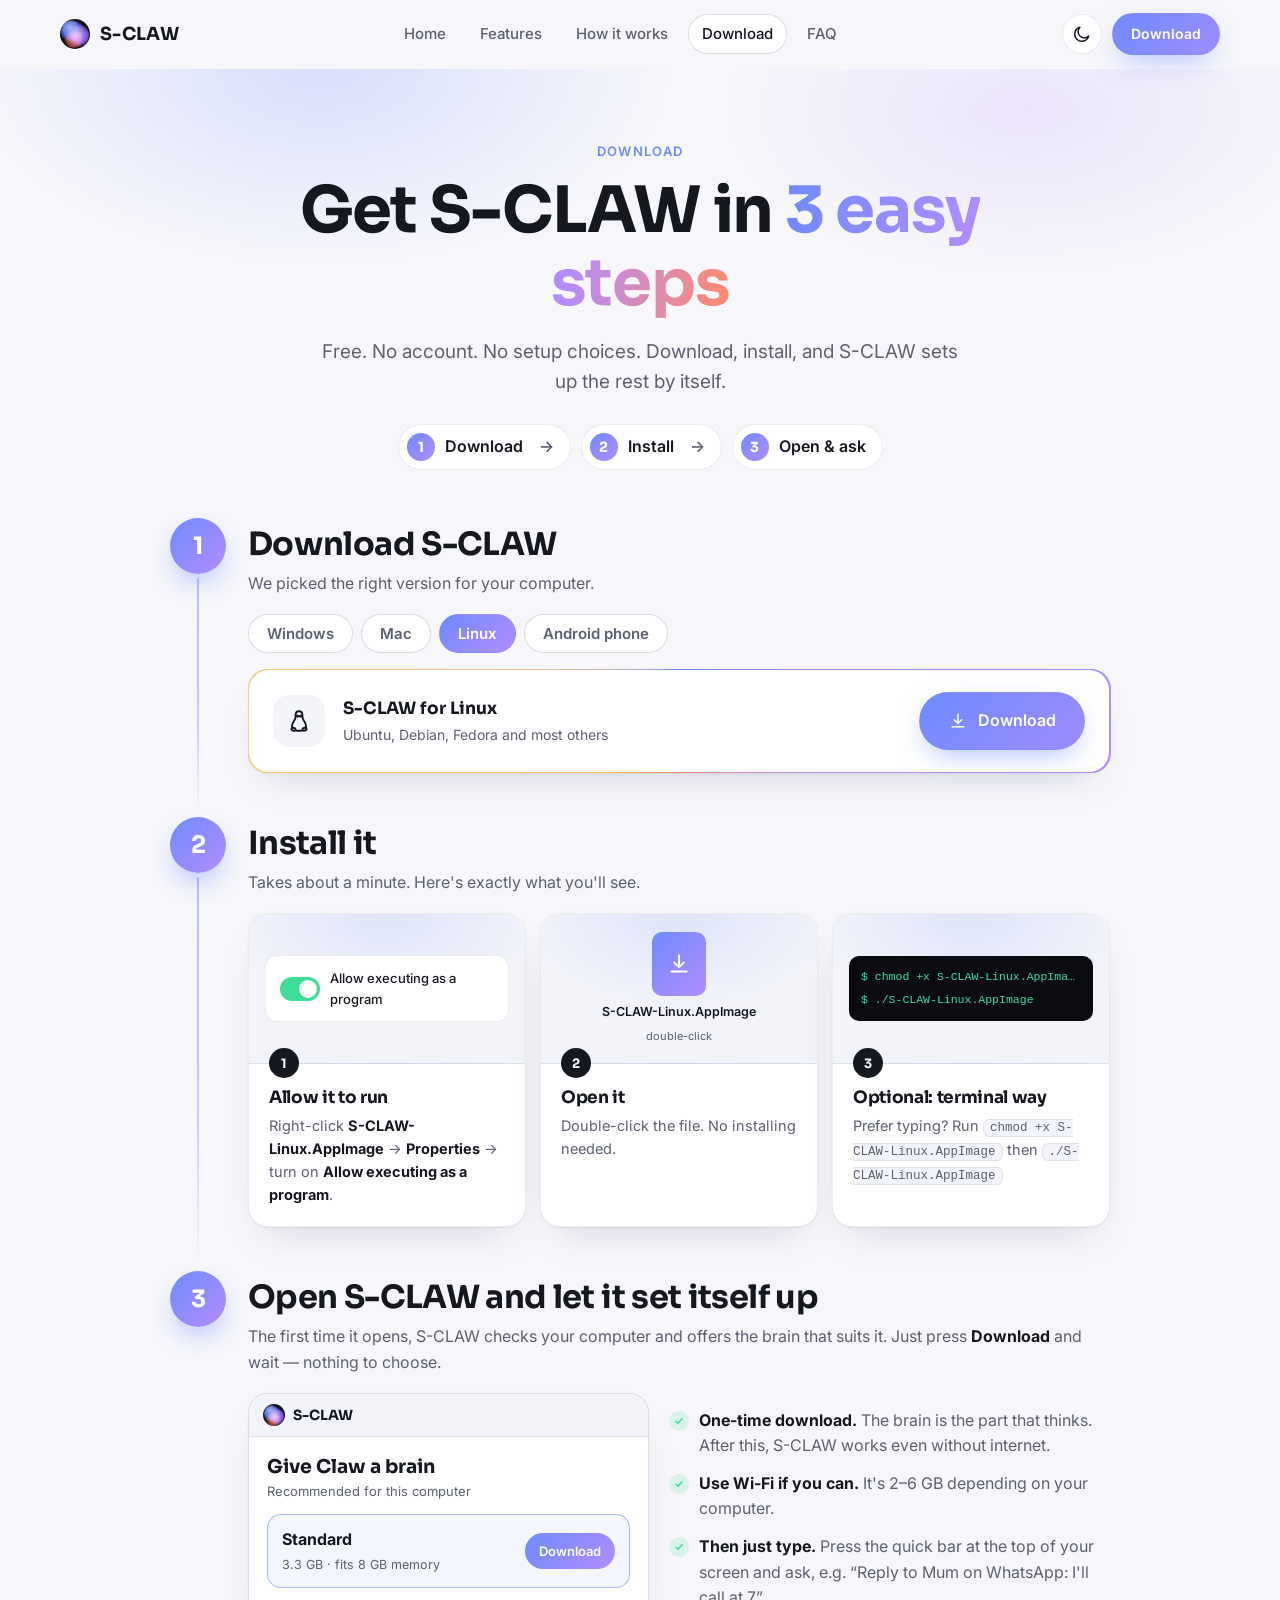
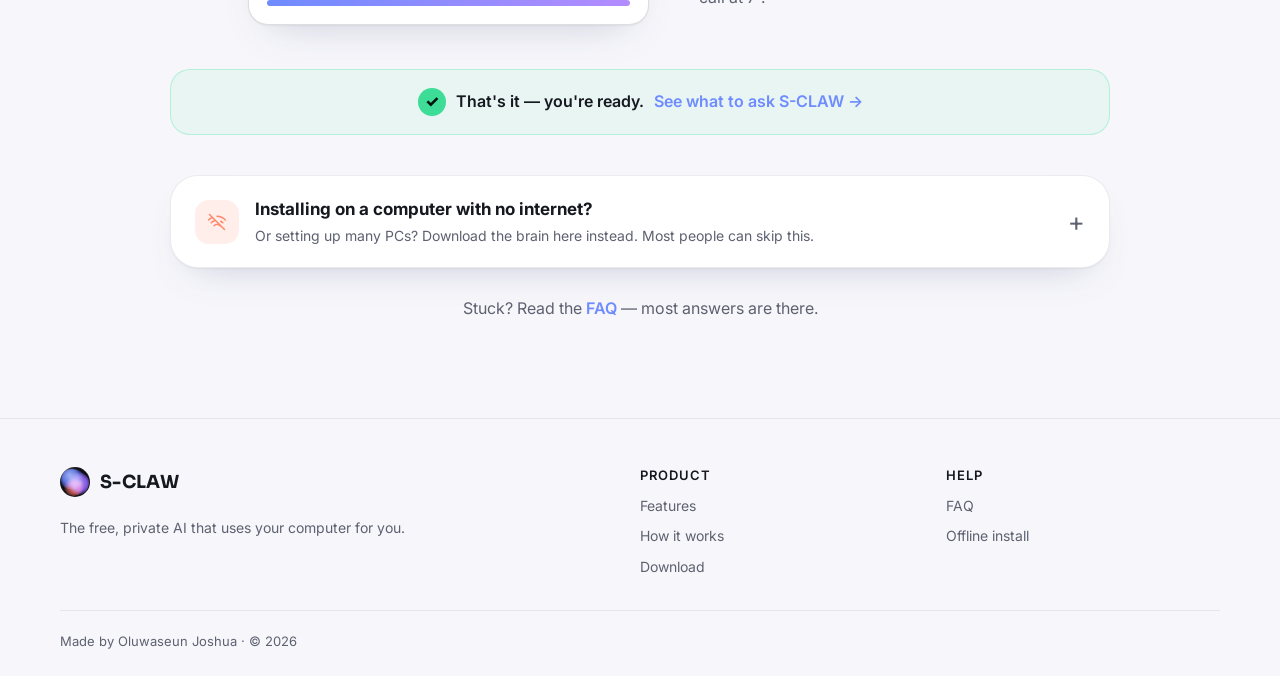
==== download.html @ 790debe4 "Simple 3-step download guide - Download page rebuilt as Get S-CLAW in 3 easy steps:   1 Download (co" ====
<!DOCTYPE html>
<html lang="en" data-theme="dark">
<head>
  <meta charset="utf-8" />
  <meta name="viewport" content="width=device-width, initial-scale=1" />
  <title>Download S-CLAW — Windows, Mac, Linux</title>
  <meta name="description" content="Download S-CLAW for Windows, Mac or Linux. Free, no account, always the latest version." />
  <meta name="theme-color" content="#0b0c10" />
  <meta property="og:title" content="Download S-CLAW — Windows, Mac, Linux" />
  <meta property="og:description" content="Free, private AI agent. Download, install, and just tell it what to do." />
  <meta property="og:image" content="/assets/icon-512.png" />
  <link rel="icon" href="/assets/favicon.svg" type="image/svg+xml" />
  <link rel="apple-touch-icon" href="/assets/icon-512.png" />
  <link rel="preconnect" href="https://fonts.googleapis.com" />
  <link rel="preconnect" href="https://fonts.gstatic.com" crossorigin />
  <link href="https://fonts.googleapis.com/css2?family=Sora:wght@500;600;700&family=Inter:wght@400;500;600&display=swap" rel="stylesheet" />
  <link rel="stylesheet" href="/styles.css" />
  <script>
    try { var t = localStorage.getItem("sclaw-theme"); if (t) document.documentElement.dataset.theme = t;
      else if (matchMedia("(prefers-color-scheme: light)").matches) document.documentElement.dataset.theme = "light"; } catch (e) {}
  </script>
</head>
<body>
  <a class="skip" href="#main">Skip to content</a>

  <header class="nav" id="nav">
    <div class="wrap nav-inner">
      <a class="brand" href="/" aria-label="S-CLAW home">
        <span class="orb orb-sm" aria-hidden="true"><i></i><i></i><i></i></span>
        <span class="brand-name">S-CLAW</span>
      </a>
      <nav class="nav-links" aria-label="Main">
        <a href="/">Home</a>
        <a href="/features">Features</a>
        <a href="/how-it-works">How it works</a>
        <a href="/download" aria-current="page">Download</a>
        <a href="/faq">FAQ</a>
      </nav>
      <div class="nav-actions">
        <button class="icon-btn" id="themeBtn" type="button" aria-label="Switch to light mode" title="Switch theme">
          <svg class="i-sun" viewBox="0 0 24 24" aria-hidden="true"><circle cx="12" cy="12" r="4.5"/><path d="M12 2v2.5M12 19.5V22M2 12h2.5M19.5 12H22M4.9 4.9l1.8 1.8M17.3 17.3l1.8 1.8M4.9 19.1l1.8-1.8M17.3 6.7l1.8-1.8"/></svg>
          <svg class="i-moon" viewBox="0 0 24 24" aria-hidden="true"><path d="M20 14.5A8.5 8.5 0 1 1 9.5 4a7 7 0 0 0 10.5 10.5z"/></svg>
        </button>
        <a class="btn btn-primary btn-sm" href="/download">Download</a>
        <button class="icon-btn menu-btn" id="menuBtn" type="button" aria-label="Open menu" aria-expanded="false" aria-controls="mobileMenu">
          <svg viewBox="0 0 24 24" aria-hidden="true"><path d="M4 7h16M4 12h16M4 17h16"/></svg>
        </button>
      </div>
    </div>
    <nav class="mobile-menu" id="mobileMenu" aria-label="Mobile">
        <a href="/">Home</a>
        <a href="/features">Features</a>
        <a href="/how-it-works">How it works</a>
        <a href="/download" aria-current="page">Download</a>
        <a href="/faq">FAQ</a>
    </nav>
  </header>

  <main id="main">
    <section class="page-hero dl-hero">
      <div class="page-glow" aria-hidden="true"></div>
      <div class="wrap">
        <p class="eyebrow">Download</p>
        <h1>Get S-CLAW in <span class="grad">3 easy steps</span></h1>
        <p class="lead">Free. No account. No setup choices. Download, install, and S-CLAW sets up the rest by itself.</p>
        <ol class="mini-steps" aria-label="The three steps">
          <li><span>1</span>Download</li>
          <li><span>2</span>Install</li>
          <li><span>3</span>Open &amp; ask</li>
        </ol>
      </div>
    </section>

    <section class="section first">
      <div class="wrap guide">

        <!-- STEP 1 -->
        <article class="g-step" id="step1">
          <div class="g-num" aria-hidden="true">1</div>
          <div class="g-body">
            <h2>Download S-CLAW</h2>
            <p class="g-sub" id="osLine">We picked the right version for your computer.</p>
            <div class="os-pick" role="radiogroup" aria-label="Your computer" id="osPick">
              <button type="button" role="radio" data-os="windows">Windows</button>
              <button type="button" role="radio" data-os="mac">Mac</button>
              <button type="button" role="radio" data-os="linux">Linux</button>
              <button type="button" role="radio" data-os="android">Android phone</button>
            </div>
            <div id="dlBox" class="dl-box" aria-live="polite"><!-- filled by app.js --></div>
          </div>
        </article>

        <!-- STEP 2 -->
        <article class="g-step" id="step2">
          <div class="g-num" aria-hidden="true">2</div>
          <div class="g-body">
            <h2>Install it</h2>
            <p class="g-sub">Takes about a minute. Here's exactly what you'll see.</p>
            <ol class="install-cards" id="installCards"><!-- filled by app.js --></ol>
          </div>
        </article>

        <!-- STEP 3 -->
        <article class="g-step" id="step3">
          <div class="g-num" aria-hidden="true">3</div>
          <div class="g-body">
            <h2>Open S-CLAW and let it set itself up</h2>
            <p class="g-sub">The first time it opens, S-CLAW checks your computer and offers the brain that suits it. Just press <b>Download</b> and wait — nothing to choose.</p>
            <div class="setup-demo">
              <div class="mock-app" aria-hidden="true">
                <div class="mock-bar"><span class="orb orb-xs"><i></i><i></i><i></i></span> S-CLAW</div>
                <div class="mock-body">
                  <p class="mock-title">Give Claw a brain</p>
                  <p class="mock-text">Recommended for this computer</p>
                  <div class="mock-brain"><b>Standard</b><span>3.3 GB · fits 8 GB memory</span><span class="mock-btn">Download</span></div>
                  <div class="mock-progress"><i></i></div>
                </div>
              </div>
              <ul class="setup-points">
                <li><b>One-time download.</b> The brain is the part that thinks. After this, S-CLAW works even without internet.</li>
                <li><b>Use Wi-Fi if you can.</b> It's 2–6 GB depending on your computer.</li>
                <li><b>Then just type.</b> Press the quick bar at the top of your screen and ask, e.g. “Reply to Mum on WhatsApp: I'll call at 7”.</li>
              </ul>
            </div>
          </div>
        </article>

        <p class="done-line"><span class="done-tick" aria-hidden="true">✓</span> That's it — you're ready. <a href="/how-it-works">See what to ask S-CLAW →</a></p>

        <!-- OFFLINE / MANY PCS -->
        <details class="offline" id="brains">
          <summary>
            <span class="off-ico" aria-hidden="true"><svg viewBox="0 0 24 24"><path d="M3 3l18 18M8.5 16.5a5 5 0 0 1 7 0M5 13a10 10 0 0 1 4-2.4M19 13a10 10 0 0 0-2.6-1.9M2 9.5a15 15 0 0 1 5-3M22 9.5A15 15 0 0 0 12 5"/></svg></span>
            <span><b>Installing on a computer with no internet?</b><small>Or setting up many PCs? Download the brain here instead. Most people can skip this.</small></span>
          </summary>
          <div class="off-body">
            <p class="off-q">How much memory (RAM) does that computer have?</p>
            <div class="ram-pick" role="radiogroup" aria-label="Computer memory" id="ramPick"><!-- filled by app.js --></div>
            <details class="ram-help">
              <summary>How do I check my memory?</summary>
              <ul>
                <li><b>Windows:</b> press <kbd>Ctrl</kbd> + <kbd>Shift</kbd> + <kbd>Esc</kbd> → <b>Performance</b> → <b>Memory</b>. Or Settings → System → About → “Installed RAM”.</li>
                <li><b>Mac:</b> Apple menu → <b>About This Mac</b> → “Memory”.</li>
                <li><b>Linux:</b> run <code>free -h</code> and look at “Mem total”.</li>
              </ul>
            </details>
            <div id="brainBox" class="brain-box" aria-live="polite"><!-- filled by app.js --></div>
          </div>
        </details>

        <p class="help-line">Stuck? Read the <a href="/faq">FAQ</a> — most answers are there.</p>
      </div>
    </section>
  </main>

  <footer class="foot">
    <div class="wrap foot-grid">
      <div>
        <a class="brand" href="/">
          <span class="orb orb-sm" aria-hidden="true"><i></i><i></i><i></i></span>
          <span class="brand-name">S-CLAW</span>
        </a>
        <p class="foot-tag">The free, private AI that uses your computer for you.</p>
      </div>
      <nav aria-label="Product">
        <h4>Product</h4>
        <a href="/features">Features</a>
        <a href="/how-it-works">How it works</a>
        <a href="/download">Download</a>
      </nav>
      <nav aria-label="Help">
        <h4>Help</h4>
        <a href="/faq">FAQ</a>
        <a href="/download#brains">Offline install</a>
      </nav>
    </div>
    <div class="wrap foot-bottom">
      <p>Made by Oluwaseun Joshua · © <span id="year">2026</span></p>
    </div>
  </footer>

  <script src="/downloads.js"></script>
  <script src="/app.js"></script>
</body>
</html>
---- styles.css ----
/* ---------- tokens ---------- */
:root {
  --blue: #6e8bff;
  --violet: #b38cff;
  --peach: #ff8a6b;
  --gold: #ffd27a;
  --r-sm: 12px;
  --r: 20px;
  --r-lg: 28px;
  --ease: cubic-bezier(.2, .7, .2, 1);
  --font: "Inter", system-ui, -apple-system, "Segoe UI", Roboto, sans-serif;
  --display: "Sora", var(--font);
}
[data-theme="dark"] {
  --bg: #0b0c10;
  --bg-2: #111318;
  --surface: #15171d;
  --surface-2: #1b1e26;
  --line: rgba(255, 255, 255, .08);
  --line-2: rgba(255, 255, 255, .14);
  --text: #ededf0;
  --muted: #a6a7ae;
  --shadow: 0 1px 0 rgba(255, 255, 255, .04) inset, 0 20px 50px -24px rgba(0, 0, 0, .7);
  color-scheme: dark;
}
[data-theme="light"] {
  --bg: #f7f7fb;
  --bg-2: #eef0f7;
  --surface: #ffffff;
  --surface-2: #f3f4fa;
  --line: rgba(20, 24, 40, .08);
  --line-2: rgba(20, 24, 40, .14);
  --text: #16181f;
  --muted: #5d6170;
  --shadow: 0 1px 2px rgba(20, 24, 40, .05), 0 18px 40px -22px rgba(40, 50, 100, .25);
  color-scheme: light;
}

/* ---------- base ---------- */
*, *::before, *::after { box-sizing: border-box; }
html { scroll-behavior: smooth; scroll-padding-top: 84px; }
body {
  margin: 0; background: var(--bg); color: var(--text);
  font: 400 16px/1.6 var(--font); -webkit-font-smoothing: antialiased;
  transition: background .3s var(--ease), color .3s var(--ease);
  overflow-x: hidden;
}
h1, h2, h3 { font-family: var(--display); line-height: 1.15; margin: 0; letter-spacing: -.02em; }
p { margin: 0; }
a { color: inherit; text-decoration: none; }
svg { width: 20px; height: 20px; fill: none; stroke: currentColor; stroke-width: 1.8; stroke-linecap: round; stroke-linejoin: round; flex: none; }
:focus-visible { outline: 2px solid var(--blue); outline-offset: 3px; border-radius: 10px; }
.skip { position: absolute; left: -999px; top: 8px; z-index: 100; background: var(--blue); color: #fff; padding: 8px 14px; border-radius: 10px; }
.skip:focus { left: 12px; }
.wrap { width: min(1160px, 100% - 40px); margin-inline: auto; }
.narrow { width: min(760px, 100% - 40px); }

/* ---------- animated orb logo ---------- */
.orb { position: relative; display: inline-grid; place-items: center; border-radius: 50%; isolation: isolate; flex: none; }
.orb i {
  position: absolute; inset: 8%; border-radius: 46% 54% 50% 50% / 52% 46% 54% 48%;
  mix-blend-mode: screen; filter: blur(var(--blur, 3px)); opacity: .95;
  animation: orb-spin 7s linear infinite, orb-morph 5s ease-in-out infinite alternate;
}
.orb { background: radial-gradient(circle at 50% 50%, #1a1d2b, #0b0c12 70%); box-shadow: 0 0 0 1px rgba(255,255,255,.06) inset; }
.orb i:nth-child(1) { inset: 6% 18% 22% 4%; background: radial-gradient(circle at 40% 40%, var(--blue) 0, #4a63e0 40%, transparent 70%); }
.orb i:nth-child(2) { inset: 16% 4% 6% 22%; background: radial-gradient(circle at 60% 50%, var(--violet) 0, #7b4fe0 40%, transparent 70%); animation-duration: 9s, 6s; animation-direction: reverse, alternate; }
.orb i:nth-child(3) { inset: 30% 20% 4% 14%; background: radial-gradient(circle at 50% 60%, var(--peach) 0, #e0563a 35%, transparent 68%); animation-duration: 11s, 7s; opacity: .75; }
.orb::after { content: ""; position: absolute; inset: 0; border-radius: 50%; background: radial-gradient(circle at 32% 26%, rgba(255,255,255,.35), transparent 32%); z-index: 2; }
.orb-xs { width: 22px; height: 22px; --blur: 1.5px; }
.orb-sm { width: 30px; height: 30px; --blur: 2px; }
.orb-md { width: 76px; height: 76px; --blur: 5px; }
.orb-xl { width: clamp(220px, 30vw, 320px); height: clamp(220px, 30vw, 320px); --blur: 10px; }
.orb-xl b { position: absolute; inset: -18%; border-radius: 50%; background: radial-gradient(circle, rgba(110,139,255,.35), transparent 65%); z-index: -1; animation: breathe 4s ease-in-out infinite; }
@keyframes orb-spin { to { transform: rotate(360deg); } }
@keyframes orb-morph {
  0% { border-radius: 46% 54% 50% 50% / 52% 46% 54% 48%; scale: 1; }
  50% { border-radius: 58% 42% 44% 56% / 44% 58% 42% 56%; scale: 1.06; }
  100% { border-radius: 40% 60% 56% 44% / 58% 40% 60% 42%; scale: .96; }
}
@keyframes breathe { 50% { transform: scale(1.12); opacity: .7; } }

/* ---------- buttons ---------- */
.btn { display: inline-flex; align-items: center; justify-content: center; gap: 10px; border-radius: 999px; font-weight: 600; border: 1px solid transparent; cursor: pointer; transition: transform .2s var(--ease), box-shadow .2s var(--ease), background .2s var(--ease); white-space: nowrap; }
.btn:active { transform: scale(.98); }
.btn-sm { padding: 9px 18px; font-size: 14px; }
.btn-lg { padding: 15px 26px; font-size: 16px; }
.btn-primary { background: linear-gradient(135deg, var(--blue), var(--violet)); color: #fff; box-shadow: 0 10px 30px -10px rgba(110, 139, 255, .7); }
.btn-primary:hover { transform: translateY(-2px); box-shadow: 0 16px 36px -12px rgba(110, 139, 255, .85); }
.btn-ghost { background: var(--surface); border-color: var(--line-2); color: var(--text); }
.btn-ghost:hover { background: var(--surface-2); }
.icon-btn { width: 40px; height: 40px; border-radius: 50%; display: grid; place-items: center; background: var(--surface); border: 1px solid var(--line); color: var(--text); cursor: pointer; transition: background .2s; }
.icon-btn:hover { background: var(--surface-2); }
[data-theme="dark"] .i-moon, [data-theme="light"] .i-sun { display: none; }

/* ---------- nav ---------- */
.nav { position: sticky; top: 0; z-index: 50; transition: background .3s, border-color .3s; border-bottom: 1px solid transparent; }
.nav.scrolled { background: color-mix(in srgb, var(--bg) 82%, transparent); backdrop-filter: blur(14px); -webkit-backdrop-filter: blur(14px); border-color: var(--line); }
.nav-inner { display: flex; align-items: center; justify-content: space-between; height: 68px; gap: 20px; }
.brand { display: inline-flex; align-items: center; gap: 10px; }
.brand-name { font-family: var(--display); font-weight: 700; font-size: 18px; letter-spacing: .02em; }
.nav-links { display: flex; gap: 6px; }
.nav-links a { padding: 8px 14px; border-radius: 999px; color: var(--muted); font-size: 15px; font-weight: 500; transition: color .2s, background .2s; }
.nav-links a:hover { color: var(--text); background: var(--surface); }
.nav-actions { display: flex; align-items: center; gap: 10px; }
.menu-btn { display: none; }
.mobile-menu { display: none; }

/* ---------- hero ---------- */
.hero { position: relative; padding: 44px 0 40px; overflow: hidden; }
.glow { position: absolute; inset: -20% -10% auto; height: 700px; background:
  radial-gradient(40% 50% at 70% 35%, rgba(110,139,255,.22), transparent 70%),
  radial-gradient(30% 40% at 85% 60%, rgba(179,140,255,.18), transparent 70%); pointer-events: none; }
.pill { display: inline-flex; align-items: center; gap: 8px; padding: 7px 14px; border-radius: 999px; background: var(--surface); border: 1px solid var(--line); font-size: 13px; font-weight: 500; color: var(--muted); }
.dot { width: 8px; height: 8px; border-radius: 50%; background: #3ddc97; box-shadow: 0 0 0 4px rgba(61,220,151,.18); }
h1 { font-size: clamp(38px, 5.6vw, 64px); margin: 22px 0 20px; font-weight: 700; }
.grad { background: linear-gradient(100deg, var(--blue), var(--violet) 55%, var(--peach)); -webkit-background-clip: text; background-clip: text; color: transparent; }
.lead { font-size: clamp(17px, 1.6vw, 19px); color: var(--muted); max-width: 34em; }
.hero-cta { display: flex; flex-wrap: wrap; gap: 12px; margin: 32px 0 16px; }
.fine { font-size: 13px; color: var(--muted); }

.cmd { position: relative; z-index: 3; margin-top: -48px; width: min(440px, 100%); background: color-mix(in srgb, var(--surface) 88%, transparent); backdrop-filter: blur(16px); -webkit-backdrop-filter: blur(16px); border: 1px solid var(--line-2); border-radius: var(--r-lg); padding: 14px; box-shadow: var(--shadow); }
.cmd-bar { display: flex; align-items: center; gap: 10px; padding: 10px 14px; border-radius: 999px; background: var(--surface-2); border: 1px solid var(--line); font-size: 14px; font-weight: 500; min-height: 44px; }
.cmd-text { white-space: nowrap; overflow: hidden; text-overflow: ellipsis; }
.caret { width: 2px; height: 18px; background: var(--blue); animation: blink 1s steps(1) infinite; flex: none; }
@keyframes blink { 50% { opacity: 0; } }
.cmd-steps { list-style: none; margin: 12px 4px 2px; padding: 0; display: grid; gap: 8px; font-size: 14px; }
.cmd-steps li { display: flex; align-items: center; gap: 10px; color: var(--muted); opacity: 0; translate: 0 6px; transition: opacity .35s var(--ease), translate .35s var(--ease); }
.cmd-steps li.show { opacity: 1; translate: 0 0; }
.cmd-steps li::before { content: ""; width: 18px; height: 18px; border-radius: 50%; flex: none; background: rgba(61,220,151,.15) url("data:image/svg+xml,%3Csvg xmlns='http://www.w3.org/2000/svg' viewBox='0 0 24 24' fill='none' stroke='%233ddc97' stroke-width='3' stroke-linecap='round' stroke-linejoin='round'%3E%3Cpath d='M6 12.5l4 4 8-9'/%3E%3C/svg%3E") center/12px no-repeat; }
.cmd-steps li.ask { color: var(--text); font-weight: 500; }
.cmd-steps li.ask::before { background: rgba(255,210,122,.18) url("data:image/svg+xml,%3Csvg xmlns='http://www.w3.org/2000/svg' viewBox='0 0 24 24' fill='none' stroke='%23e6b35a' stroke-width='3' stroke-linecap='round'%3E%3Cpath d='M12 7v6M12 17h.01'/%3E%3C/svg%3E") center/12px no-repeat; }
.chip { margin-left: auto; padding: 4px 12px; border-radius: 999px; background: linear-gradient(135deg, var(--blue), var(--violet)); color: #fff; font-size: 12px; font-weight: 600; }

/* ---------- sections ---------- */
.section { padding: 96px 0; }
.section.alt { background: var(--bg-2); }
.sec-head { text-align: center; max-width: 720px; margin: 0 auto 52px; }
.eyebrow { font-size: 13px; font-weight: 600; letter-spacing: .1em; text-transform: uppercase; color: var(--blue); margin-bottom: 12px; }
h2 { font-size: clamp(28px, 3.6vw, 42px); font-weight: 700; }
.sec-sub { color: var(--muted); font-size: 17px; margin-top: 14px; }
.split .sec-sub { margin-bottom: 8px; }

.grid { display: grid; gap: 16px; }
.feats { grid-template-columns: repeat(4, 1fr); }
.card { background: var(--surface); border: 1px solid var(--line); border-radius: var(--r); padding: 24px; box-shadow: var(--shadow); transition: transform .25s var(--ease), border-color .25s; }
.feats .card:hover { transform: translateY(-4px); border-color: var(--line-2); }
.card h3 { font-size: 17px; margin: 16px 0 8px; font-weight: 600; }
.card p { color: var(--muted); font-size: 15px; }
.ico { width: 44px; height: 44px; border-radius: 14px; display: grid; place-items: center; color: var(--blue); background: color-mix(in srgb, var(--blue) 14%, transparent); }
.feats .card:nth-child(4n+2) .ico { color: var(--violet); background: color-mix(in srgb, var(--violet) 14%, transparent); }
.feats .card:nth-child(4n+3) .ico { color: var(--peach); background: color-mix(in srgb, var(--peach) 14%, transparent); }
.feats .card:nth-child(4n+4) .ico { color: #e6b35a; background: color-mix(in srgb, var(--gold) 18%, transparent); }

.steps { list-style: none; margin: 0; padding: 0; display: grid; grid-template-columns: repeat(3, 1fr); gap: 16px; counter-reset: s; }
.step { background: var(--surface); border: 1px solid var(--line); border-radius: var(--r); padding: 28px; box-shadow: var(--shadow); }
.num { display: grid; place-items: center; width: 40px; height: 40px; border-radius: 50%; font-family: var(--display); font-weight: 700; color: #fff; background: linear-gradient(135deg, var(--blue), var(--violet)); }
.step h3 { font-size: 19px; margin: 18px 0 8px; }
.step p { color: var(--muted); }

.split { display: grid; grid-template-columns: 1.1fr 1fr; gap: 56px; align-items: center; }
.ticks { list-style: none; margin: 26px 0 0; padding: 0; display: grid; gap: 12px; }
.ticks li { display: flex; gap: 12px; align-items: center; font-weight: 500; }
.ticks li::before { content: ""; width: 22px; height: 22px; border-radius: 50%; flex: none; background: color-mix(in srgb, var(--blue) 16%, transparent) url("data:image/svg+xml,%3Csvg xmlns='http://www.w3.org/2000/svg' viewBox='0 0 24 24' fill='none' stroke='%236e8bff' stroke-width='3' stroke-linecap='round' stroke-linejoin='round'%3E%3Cpath d='M6 12.5l4 4 8-9'/%3E%3C/svg%3E") center/13px no-repeat; }
.brain { padding: 30px; border-radius: var(--r-lg); }
.brain h3 { font-size: 20px; margin: 0 0 20px; }
.brain-row { display: flex; align-items: center; justify-content: space-between; gap: 12px; padding: 16px 18px; border-radius: var(--r-sm); background: var(--surface-2); border: 1px solid var(--line); margin-bottom: 10px; }
.brain-row strong { display: block; font-family: var(--display); }
.brain-row span { color: var(--muted); font-size: 14px; }
.tag { padding: 5px 12px; border-radius: 999px; font-size: 13px; font-weight: 600; color: var(--blue) !important; background: color-mix(in srgb, var(--blue) 14%, transparent); white-space: nowrap; }
.tag-alt { color: var(--violet) !important; background: color-mix(in srgb, var(--violet) 14%, transparent); }
.brain .fine { margin-top: 12px; }

/* ---------- download ---------- */
.tabs { display: flex; gap: 6px; padding: 6px; width: fit-content; max-width: 100%; margin: 0 auto 24px; background: var(--surface); border: 1px solid var(--line); border-radius: 999px; overflow-x: auto; }
.tabs button { border: 0; background: transparent; color: var(--muted); font: 600 15px var(--font); padding: 10px 20px; border-radius: 999px; cursor: pointer; transition: background .2s, color .2s; white-space: nowrap; }
.tabs button[aria-selected="true"] { background: linear-gradient(135deg, var(--blue), var(--violet)); color: #fff; }
.dl-panel { max-width: 820px; margin: 0 auto; display: grid; gap: 14px; }
.dl-panel.fade { animation: fade .3s var(--ease); }
@keyframes fade { from { opacity: 0; translate: 0 6px; } }
.dl-meta { text-align: center; color: var(--muted); font-size: 14px; }
.dl-card { display: flex; align-items: center; gap: 18px; padding: 20px 22px; background: var(--surface); border: 1px solid var(--line); border-radius: var(--r); box-shadow: var(--shadow); }
.dl-card.rec { border-color: color-mix(in srgb, var(--blue) 55%, transparent); }
.dl-os { width: 52px; height: 52px; border-radius: 16px; display: grid; place-items: center; background: var(--surface-2); flex: none; }
.dl-os svg { width: 26px; height: 26px; }
.dl-info { flex: 1; min-width: 0; }
.dl-info strong { font-family: var(--display); font-size: 17px; display: flex; align-items: center; gap: 8px; flex-wrap: wrap; }
.dl-info span { color: var(--muted); font-size: 14px; }
.badge { font: 600 11px var(--font); text-transform: uppercase; letter-spacing: .06em; padding: 3px 9px; border-radius: 999px; color: #fff; background: linear-gradient(135deg, var(--blue), var(--violet)); }
.install { max-width: 820px; margin: 28px auto 0; padding: 24px 26px; border-radius: var(--r); border: 1px dashed var(--line-2); }
.install h3 { font-size: 17px; margin-bottom: 10px; }
.install ol { margin: 0; padding-left: 20px; color: var(--muted); display: grid; gap: 6px; }

/* ---------- faq ---------- */
.faq { display: grid; gap: 10px; }
.faq details { background: var(--surface); border: 1px solid var(--line); border-radius: var(--r); padding: 0 22px; transition: border-color .2s; }
.faq details[open] { border-color: var(--line-2); }
.faq summary { cursor: pointer; list-style: none; padding: 20px 0; font-weight: 600; display: flex; justify-content: space-between; align-items: center; gap: 16px; }
.faq summary::-webkit-details-marker { display: none; }
.faq summary::after { content: "+"; font-size: 22px; font-weight: 400; color: var(--muted); transition: rotate .25s var(--ease); }
.faq details[open] summary::after { rotate: 45deg; }
.faq details p { color: var(--muted); padding-bottom: 20px; }

/* ---------- final + footer ---------- */
.final { text-align: center; padding: 64px 24px; border-radius: var(--r-lg); background:
  radial-gradient(60% 80% at 50% 0%, color-mix(in srgb, var(--blue) 22%, transparent), transparent 70%), var(--surface);
  border: 1px solid var(--line); box-shadow: var(--shadow); display: grid; justify-items: center; gap: 14px; }
.final p { color: var(--muted); margin-bottom: 10px; }
.foot { border-top: 1px solid var(--line); padding: 28px 0; }
.foot-inner { display: flex; align-items: center; justify-content: space-between; gap: 16px; flex-wrap: wrap; }
.foot p { color: var(--muted); font-size: 14px; }
.foot nav { display: flex; gap: 18px; font-size: 14px; color: var(--muted); }
.foot nav a:hover { color: var(--text); }

/* ---------- reveal ---------- */
.reveal { opacity: 0; translate: 0 18px; transition: opacity .6s var(--ease), translate .6s var(--ease); }
.reveal.in { opacity: 1; translate: 0 0; }

/* ---------- responsive ---------- */
@media (max-width: 1000px) {
  .feats { grid-template-columns: repeat(2, 1fr); }
  .split { grid-template-columns: 1fr; }
}
@media (max-width: 760px) {
  .nav-links, .nav-actions .btn { display: none; }
  .menu-btn { display: grid; }
  .mobile-menu { display: grid; gap: 4px; padding: 0 20px; max-height: 0; overflow: hidden; transition: max-height .3s var(--ease), padding .3s; background: var(--bg); }
  .mobile-menu.open { max-height: 320px; padding: 8px 20px 16px; border-bottom: 1px solid var(--line); }
  .mobile-menu a { padding: 12px 14px; border-radius: 12px; font-weight: 500; }
  .mobile-menu a:hover { background: var(--surface); }
  .section { padding: 72px 0; }
  .steps { grid-template-columns: 1fr; }
  .hero { padding-top: 32px; }
  .dl-card { flex-wrap: wrap; }
  .dl-card .btn { width: 100%; }
}
@media (max-width: 520px) {
  .feats { grid-template-columns: 1fr; }
  .hero-cta .btn { width: 100%; }
  .tabs button { padding: 9px 14px; font-size: 14px; }
}
@media (prefers-reduced-motion: reduce) {
  *, *::before, *::after { animation-duration: .001ms !important; animation-iteration-count: 1 !important; transition-duration: .001ms !important; scroll-behavior: auto !important; }
  .reveal { opacity: 1; translate: none; }
}

/* =====================================================================
   v2 — 3D hero, aurora, strip, ring, tilt, glow borders
   ===================================================================== */
.hero-copy { position: relative; z-index: 2; text-align: center; max-width: 1040px; }
.hero-copy .lead { margin-inline: auto; }
.hero-cta { justify-content: center; }
h1 { font-size: clamp(38px, 5vw, 66px); }
.hero h1 { margin: 18px 0 16px; }
.hero .hero-cta { margin: 26px 0 12px; }

/* aurora background */
.aurora { position: absolute; inset: -10% -20% 0; pointer-events: none; z-index: 0; filter: blur(70px); opacity: .55; }
.aurora span { position: absolute; border-radius: 50%; mix-blend-mode: screen; animation: drift 18s ease-in-out infinite alternate; }
.aurora span:nth-child(1) { width: 48vw; height: 48vw; left: 4%; top: 6%; background: radial-gradient(circle, #6e8bff, transparent 65%); }
.aurora span:nth-child(2) { width: 42vw; height: 42vw; right: 2%; top: 0; background: radial-gradient(circle, #b38cff, transparent 65%); animation-duration: 22s; }
.aurora span:nth-child(3) { width: 36vw; height: 36vw; left: 34%; top: 38%; background: radial-gradient(circle, #ff7aa8, transparent 65%); animation-duration: 26s; opacity: .5; }
[data-theme="light"] .aurora { opacity: .35; }
[data-theme="light"] .aurora span { mix-blend-mode: multiply; }
@keyframes drift { 0% { transform: translate(0, 0) scale(1); } 50% { transform: translate(6vw, 4vw) scale(1.15); } 100% { transform: translate(-4vw, 2vw) scale(.92); } }
.glow { display: none; }

/* 3D stage */
.wrap-wide { width: min(1320px, 100% - 24px); margin-inline: auto; position: relative; z-index: 1; }
.stage { position: relative; height: clamp(440px, 50vw, 680px); margin-top: -6px; border-radius: 36px; }
.stage-canvas { position: absolute; inset: 0; width: 100% !important; height: 100% !important; display: block; }
.stage-fallback { position: absolute; inset: 0; display: flex; flex-direction: column; align-items: center; justify-content: center; }
.stage.is3d .stage-fallback { display: none; }
.stage-fallback .cmd { position: relative; z-index: 3; margin-top: -48px; }
.stage-caption { position: absolute; left: 50%; bottom: 10px; translate: -50% 0; z-index: 3; display: flex; align-items: center; gap: 12px; max-width: calc(100% - 24px);
  padding: 8px 16px 8px 8px; border-radius: 999px; background: color-mix(in srgb, var(--surface) 75%, transparent); border: 1px solid var(--line-2);
  backdrop-filter: blur(14px); -webkit-backdrop-filter: blur(14px); font-size: 14px; font-weight: 500; box-shadow: var(--shadow); white-space: nowrap; }
.stage-caption #stageCaption { overflow: hidden; text-overflow: ellipsis; }
.stage.no3d .stage-caption { display: none; }
.live { display: inline-flex; align-items: center; gap: 7px; padding: 5px 11px; border-radius: 999px; background: rgba(255, 90, 110, .14); color: #ff6b81; font-weight: 600; font-size: 12px; text-transform: uppercase; letter-spacing: .06em; flex: none; }
.live i { width: 7px; height: 7px; border-radius: 50%; background: #ff5a6e; animation: pulse-dot 1.4s ease-in-out infinite; }
@keyframes pulse-dot { 50% { box-shadow: 0 0 0 6px rgba(255, 90, 110, 0); opacity: .5; } 0% { box-shadow: 0 0 0 0 rgba(255, 90, 110, .5); } }

/* shiny primary button */
.btn-shine { position: relative; overflow: hidden; }
.btn-shine::after { content: ""; position: absolute; inset: 0; background: linear-gradient(105deg, transparent 35%, rgba(255,255,255,.45) 50%, transparent 65%); translate: -120% 0; animation: shine 3.6s ease-in-out infinite; }
@keyframes shine { 60%, 100% { translate: 120% 0; } }
.btn-primary { background-size: 160% 100%; transition: background-position .4s var(--ease), transform .2s var(--ease), box-shadow .2s var(--ease); }
.btn-primary:hover { background-position: 100% 0; }

/* stats + marquee */
.strip { padding: 36px 0 72px; position: relative; z-index: 1; }
.stats { display: grid; grid-template-columns: repeat(4, 1fr); gap: 14px; }
.stat { text-align: center; padding: 22px 12px; border-radius: var(--r); background: var(--surface); border: 1px solid var(--line); box-shadow: var(--shadow); }
.stat strong { display: block; font-family: var(--display); font-size: clamp(30px, 3.6vw, 44px); line-height: 1.1; background: linear-gradient(100deg, var(--blue), var(--violet) 60%, var(--peach)); -webkit-background-clip: text; background-clip: text; color: transparent; }
.stat strong span { background: inherit; -webkit-background-clip: text; background-clip: text; color: transparent; }
.stat > span { color: var(--muted); font-size: 14px; }
.marquee-label { text-align: center; color: var(--muted); font-size: 13px; font-weight: 600; letter-spacing: .1em; text-transform: uppercase; margin: 44px 0 16px; }
.marquee { overflow: hidden; -webkit-mask-image: linear-gradient(90deg, transparent, #000 12%, #000 88%, transparent); mask-image: linear-gradient(90deg, transparent, #000 12%, #000 88%, transparent); }
.marquee-track { display: flex; gap: 12px; width: max-content; animation: marquee 38s linear infinite; }
.marquee:hover .marquee-track { animation-play-state: paused; }
.marquee-track span { padding: 11px 20px; border-radius: 999px; background: var(--surface); border: 1px solid var(--line); font-weight: 600; font-size: 15px; white-space: nowrap; }
.marquee-track span:nth-child(3n+1) { color: var(--blue); }
.marquee-track span:nth-child(3n+2) { color: var(--violet); }
.marquee-track span:nth-child(3n) { color: var(--peach); }
@keyframes marquee { to { transform: translateX(calc(-50% - 6px)); } }

/* tilt cards with glare + glowing border on hover */
.tilt { position: relative; transform-style: preserve-3d; will-change: transform; transition: transform .35s var(--ease), border-color .25s, box-shadow .35s var(--ease); }
.tilt::before { content: ""; position: absolute; inset: -1px; border-radius: inherit; padding: 1px; pointer-events: none; opacity: 0; transition: opacity .3s;
  background: conic-gradient(from var(--ang, 0deg), var(--blue), var(--violet), var(--peach), var(--blue));
  -webkit-mask: linear-gradient(#000 0 0) content-box, linear-gradient(#000 0 0); -webkit-mask-composite: xor; mask-composite: exclude; }
.tilt::after { content: ""; position: absolute; inset: 0; border-radius: inherit; pointer-events: none; opacity: 0; transition: opacity .3s;
  background: radial-gradient(420px circle at var(--mx, 50%) var(--my, 50%), rgba(255,255,255,.12), transparent 45%); }
.tilt:hover::before, .tilt:hover::after { opacity: 1; }
.tilt:hover { box-shadow: 0 30px 60px -28px rgba(110, 139, 255, .55); }
.feats .card:hover { transform: none; }
.tilt > * { transform: translateZ(24px); }
@property --ang { syntax: "<angle>"; inherits: false; initial-value: 0deg; }
.tilt:hover::before { animation: spin-ang 4s linear infinite; }
@keyframes spin-ang { to { --ang: 360deg; } }
.ico { box-shadow: 0 10px 24px -10px currentColor; }

/* glowing animated border for highlight boxes */
.dl-card.rec, .final { position: relative; isolation: isolate; }
.dl-card.rec::before, .final::before { content: ""; position: absolute; inset: -1.5px; border-radius: inherit; z-index: -1;
  background: conic-gradient(from var(--ang, 0deg), var(--blue), var(--violet), var(--peach), var(--gold), var(--blue)); animation: spin-ang 6s linear infinite; }
.dl-card.rec::after, .final::after { content: ""; position: absolute; inset: 0; border-radius: inherit; z-index: -1; background: var(--surface); }
.final { overflow: hidden; }
.final::after { background: radial-gradient(60% 80% at 50% 0%, color-mix(in srgb, var(--blue) 22%, var(--surface)), var(--surface) 70%); }
.orb-md { width: 96px; height: 96px; }

/* 3D task ring */
.ring-sec { overflow: hidden; padding-bottom: 40px; }
.ring-stage { position: relative; height: 460px; perspective: 1400px; perspective-origin: 50% 30%; margin-top: -10px; }
.ring { position: absolute; left: 50%; top: 46%; width: 0; height: 0; transform-style: preserve-3d; animation: ring-spin 40s linear infinite; }
.ring-stage:hover .ring { animation-play-state: paused; }
@keyframes ring-spin { from { transform: rotateX(-10deg) rotateY(0deg); } to { transform: rotateX(-10deg) rotateY(-360deg); } }
.task { position: absolute; left: -130px; top: -95px; width: 260px; padding: 20px; border-radius: 22px; backface-visibility: hidden;
  background: color-mix(in srgb, var(--surface) 92%, transparent); border: 1px solid var(--line-2); box-shadow: var(--shadow);
  transform: rotateY(calc(var(--i) * 45deg)) translateZ(var(--rz, 470px)); }
.task:nth-child(1) { --i: 0; } .task:nth-child(2) { --i: 1; } .task:nth-child(3) { --i: 2; } .task:nth-child(4) { --i: 3; }
.task:nth-child(5) { --i: 4; } .task:nth-child(6) { --i: 5; } .task:nth-child(7) { --i: 6; } .task:nth-child(8) { --i: 7; }
.t-ico { display: grid; place-items: center; width: 44px; height: 44px; border-radius: 14px; font-size: 22px; background: color-mix(in srgb, var(--c) 20%, transparent); box-shadow: 0 10px 22px -10px var(--c); }
.task p { font-weight: 600; margin: 14px 0 14px; line-height: 1.4; font-size: 15px; min-height: 42px; }
.task .bar { height: 6px; border-radius: 99px; background: var(--surface-2); overflow: hidden; }
.task .bar i { display: block; height: 100%; width: 100%; border-radius: inherit; background: linear-gradient(90deg, var(--blue), var(--violet), var(--peach)); transform-origin: left; animation: fill 3.2s var(--ease) infinite; animation-delay: calc(var(--i) * -.4s); }
@keyframes fill { 0% { transform: scaleX(0); } 70%, 100% { transform: scaleX(1); } }
.task small { display: block; margin-top: 10px; color: #3ddc97; font-weight: 600; font-size: 13px; }
.ring-core { position: absolute; left: 50%; top: 46%; translate: -50% -50%; pointer-events: none; }
.orb-ring { width: 150px; height: 150px; --blur: 8px; box-shadow: 0 0 80px 10px rgba(110,139,255,.35); }

@media (max-width: 1000px) { .stats { grid-template-columns: repeat(2, 1fr); } }
@media (max-width: 760px) {
  .stage { height: 560px; border-radius: 24px; }
  .ring-stage { height: 380px; perspective: 900px; }
  .task { --rz: 300px; width: 210px; left: -105px; padding: 16px; }
  .task p { font-size: 14px; }
  .orb-ring { width: 100px; height: 100px; }
  .aurora { filter: blur(50px); }
}
@media (prefers-reduced-motion: reduce) {
  .ring { animation: none; transform: rotateX(-10deg) rotateY(-20deg); }
  .tilt > * { transform: none; }
}

/* ---------- downloads v3: steps, coming soon, brains ---------- */
.install[hidden] { display: none; }
.install code { font-size: 13px; padding: 2px 7px; border-radius: 6px; background: var(--surface-2); border: 1px solid var(--line); }
.install b { color: var(--text); }
.dl-soon { opacity: .9; }
.badge-soon { background: linear-gradient(135deg, #f3b65c, #ff8a6b); }
.tag-peach { color: var(--peach) !important; background: color-mix(in srgb, var(--peach) 14%, transparent); }

.brains { max-width: 980px; margin: 56px auto 0; padding: 30px; border-radius: var(--r-lg); background: var(--surface); border: 1px solid var(--line); box-shadow: var(--shadow); }
.brains-head h3 { font-size: 21px; margin-bottom: 8px; }
.brains-head p { color: var(--muted); max-width: 46em; }
.brain-grid { display: grid; grid-template-columns: repeat(3, 1fr); gap: 14px; margin: 24px 0 20px; }
.brain-card { padding: 20px; border-radius: var(--r); background: var(--surface-2); border: 1px solid var(--line); display: flex; flex-direction: column; }
.brain-card.rec { border-color: color-mix(in srgb, var(--blue) 50%, transparent); box-shadow: 0 18px 40px -26px rgba(110,139,255,.7); }
.brain-top { display: flex; align-items: center; justify-content: space-between; gap: 8px; }
.brain-top strong { font-family: var(--display); font-size: 20px; }
.brain-fit { color: var(--muted); font-size: 14px; margin-top: 4px; }
.brain-size { font-size: 13px; font-weight: 600; color: var(--blue); margin: 10px 0 12px; }
.brain-files { list-style: none; margin: 0; padding: 0; display: grid; gap: 8px; margin-top: auto; }
.file-btn { display: flex; align-items: center; gap: 10px; padding: 10px 12px; border-radius: 14px; background: var(--surface); border: 1px solid var(--line); transition: border-color .2s, transform .2s var(--ease), background .2s; }
.file-btn:hover { border-color: var(--blue); transform: translateY(-1px); }
.file-btn svg { color: var(--blue); width: 18px; height: 18px; }
.file-btn span { display: grid; min-width: 0; }
.file-btn b { font-size: 14px; }
.file-btn small { font-size: 11.5px; color: var(--muted); white-space: nowrap; overflow: hidden; text-overflow: ellipsis; }
.brain-how { margin: 0; padding: 16px 16px 16px 36px; border-radius: var(--r-sm); border: 1px dashed var(--line-2); color: var(--muted); display: grid; gap: 6px; }
.brain-how b { color: var(--text); }
@media (max-width: 860px) { .brain-grid { grid-template-columns: 1fr; } .brains { padding: 22px; } }
.dl-card .btn { padding: 13px 24px; font-size: 15px; }
.dl-info .badge { color: #fff; font-size: 11px; }
.brain-files { margin-top: 0; }

/* =====================================================================
   v4 — multi-page + performance
   ===================================================================== */
/* Static, cheap background glow (replaces blurred animated aurora) */
.aurora { filter: none !important; opacity: 1; inset: 0; background:
  radial-gradient(38% 42% at 18% 22%, rgba(110,139,255,.20), transparent 70%),
  radial-gradient(34% 40% at 84% 14%, rgba(179,140,255,.18), transparent 70%),
  radial-gradient(30% 36% at 55% 70%, rgba(255,122,168,.10), transparent 70%); }
.aurora span { display: none; }
[data-theme="light"] .aurora { opacity: .8; }
.nav.scrolled { backdrop-filter: blur(8px); -webkit-backdrop-filter: blur(8px); }
.stage-caption { backdrop-filter: none; -webkit-backdrop-filter: none; background: var(--surface); }
/* small logo orbs: no blur filter (cheap) */
.orb-sm i, .orb-xs i { filter: none; }

/* nav current page */
.nav-links a[aria-current="page"] { color: var(--text); background: var(--surface); box-shadow: inset 0 0 0 1px var(--line-2); }
.mobile-menu a[aria-current="page"] { background: var(--surface); color: var(--blue); }

/* page hero for inner pages */
.page-hero { position: relative; overflow: hidden; padding: 72px 0 24px; text-align: center; }
.page-hero .wrap { position: relative; max-width: 860px; }
.page-hero h1 { margin: 10px 0 16px; }
.page-hero .lead { margin-inline: auto; }
.page-glow { position: absolute; inset: 0; pointer-events: none; background:
  radial-gradient(40% 70% at 25% 0%, rgba(110,139,255,.22), transparent 70%),
  radial-gradient(35% 60% at 80% 10%, rgba(179,140,255,.18), transparent 70%); }
.section.first { padding-top: 40px; }
.dl-page { padding-top: 64px; }
.dl-page h1 { font-size: clamp(34px, 4.6vw, 56px); }
#faq h1 { font-size: clamp(34px, 4.6vw, 56px); }
.more { text-align: center; margin-top: 32px; }

/* apps: static chips, no movement */
.apps { list-style: none; margin: 0 auto; padding: 0; display: flex; flex-wrap: wrap; justify-content: center; gap: 10px; max-width: 980px; }
.apps li { padding: 10px 18px; border-radius: 999px; background: var(--surface); border: 1px solid var(--line); font-weight: 600; font-size: 15px; }
.apps li:nth-child(3n+1) { color: var(--blue); }
.apps li:nth-child(3n+2) { color: var(--violet); }
.apps li:nth-child(3n) { color: var(--peach); }
.alt-strip { padding-top: 0; }

.trio { grid-template-columns: repeat(3, 1fr); }
@media (max-width: 900px) { .trio { grid-template-columns: 1fr; } }

/* footer */
.foot { padding: 48px 0 24px; }
.foot-grid { display: grid; grid-template-columns: 2fr 1fr 1fr; gap: 32px; }
.foot-grid nav { display: grid; gap: 8px; align-content: start; font-size: 14px; color: var(--muted); }
.foot-grid nav a:hover { color: var(--text); }
.foot-grid h4 { margin: 0 0 4px; font: 600 13px var(--font); letter-spacing: .08em; text-transform: uppercase; color: var(--text); }
.foot-tag { color: var(--muted); font-size: 14px; margin-top: 12px; max-width: 30em; }
.foot-bottom { margin-top: 32px; padding-top: 20px; border-top: 1px solid var(--line); }
.foot-bottom p { color: var(--muted); font-size: 13px; }
@media (max-width: 640px) { .foot-grid { grid-template-columns: 1fr 1fr; } .foot-grid > div:first-child { grid-column: 1 / -1; } }

/* lighter motion on touch / small screens */
@media (hover: none) { .tilt > * { transform: none; } .btn-shine::after { animation-duration: 6s; } }
@media (max-width: 760px) { .stage { height: 480px; } }

/* download started toast */
.dl-toast { position: fixed; left: 50%; bottom: 24px; z-index: 200; display: flex; align-items: center; gap: 14px; max-width: calc(100% - 32px);
  padding: 14px 20px 14px 14px; border-radius: 20px; background: var(--surface); border: 1px solid color-mix(in srgb, #3ddc97 50%, transparent);
  box-shadow: 0 24px 60px -20px rgba(0,0,0,.6); translate: -50% 140%; opacity: 0; transition: translate .45s var(--ease), opacity .3s; }
.dl-toast.show { translate: -50% 0; opacity: 1; }
.dl-toast-ico { width: 40px; height: 40px; border-radius: 50%; display: grid; place-items: center; background: rgba(61,220,151,.18); color: #3ddc97; flex: none; }
.dl-toast-ico svg { width: 20px; height: 20px; stroke-width: 2.6; }
.dl-toast b { display: block; font-size: 15px; }
.dl-toast small { display: block; color: var(--muted); font-size: 13px; overflow-wrap: anywhere; }
.dl-toast { width: min(440px, calc(100% - 32px)); }

/* =====================================================================
   v5 — guided download page
   ===================================================================== */
.dl-hero { padding-bottom: 8px; }
.mini-steps { list-style: none; padding: 0; margin: 26px auto 0; display: flex; justify-content: center; gap: 10px; flex-wrap: wrap; }
.mini-steps li { display: inline-flex; align-items: center; gap: 10px; padding: 8px 16px 8px 8px; border-radius: 999px; background: var(--surface); border: 1px solid var(--line); font-weight: 600; }
.mini-steps li span { width: 28px; height: 28px; border-radius: 50%; display: grid; place-items: center; color: #fff; font: 700 14px var(--display); background: linear-gradient(135deg, var(--blue), var(--violet)); }
.mini-steps li:not(:last-child)::after { content: "→"; margin-left: 6px; color: var(--muted); }

.guide { max-width: 940px; }
.g-step { position: relative; display: grid; grid-template-columns: 56px 1fr; gap: 22px; padding-bottom: 44px; }
.g-step:not(:last-of-type)::before { content: ""; position: absolute; left: 27px; top: 60px; bottom: 6px; width: 2px; border-radius: 2px; background: linear-gradient(var(--blue), var(--violet) 60%, transparent); opacity: .5; }
.g-num { width: 56px; height: 56px; border-radius: 50%; display: grid; place-items: center; font: 700 24px var(--display); color: #fff; background: linear-gradient(135deg, var(--blue), var(--violet)); box-shadow: 0 12px 30px -10px rgba(110,139,255,.8); }
.g-body h2 { font-size: clamp(24px, 2.8vw, 32px); margin-top: 8px; }
.g-sub { color: var(--muted); margin: 8px 0 18px; }
.g-sub b { color: var(--text); }
.g-step.muted { opacity: .45; }
.g-step { transition: opacity .3s; }

.os-pick { display: flex; flex-wrap: wrap; gap: 8px; margin-bottom: 16px; }
.os-pick button { border: 1px solid var(--line-2); background: var(--surface); color: var(--muted); font: 600 15px var(--font); padding: 9px 18px; border-radius: 999px; cursor: pointer; transition: all .2s; }
.os-pick button:hover { color: var(--text); }
.os-pick button[aria-checked="true"] { color: #fff; border-color: transparent; background: linear-gradient(135deg, var(--blue), var(--violet)); }
.dl-box.fade { animation: fade .3s var(--ease); }
.dl-box .dl-card { padding: 22px 24px; }
.btn-dl { padding: 15px 28px !important; font-size: 16px !important; }
.dl-note { margin-top: 10px; color: var(--muted); font-size: 14px; }

.install-cards { list-style: none; margin: 0; padding: 0; display: grid; grid-template-columns: repeat(3, 1fr); gap: 14px; }
.ic { background: var(--surface); border: 1px solid var(--line); border-radius: var(--r); overflow: hidden; box-shadow: var(--shadow); display: flex; flex-direction: column; }
.ic-vis { height: 150px; display: grid; place-items: center; padding: 16px; background:
  radial-gradient(80% 90% at 50% 0%, color-mix(in srgb, var(--blue) 16%, transparent), transparent 70%), var(--surface-2); border-bottom: 1px solid var(--line); }
.ic-txt { padding: 18px 20px 20px; position: relative; }
.ic-n { position: absolute; top: -16px; left: 20px; width: 30px; height: 30px; border-radius: 50%; display: grid; place-items: center; font: 700 13px var(--display); background: var(--text); color: var(--bg); }
.ic-txt h3 { font-size: 17px; margin: 6px 0 6px; }
.ic-txt p { color: var(--muted); font-size: 14.5px; }
.ic-txt b { color: var(--text); }
.ic-txt code, .ram-help code { font-size: 12.5px; padding: 1px 6px; border-radius: 6px; background: var(--surface-2); border: 1px solid var(--line); overflow-wrap: anywhere; }
.ic-empty { color: var(--muted); padding: 18px; border: 1px dashed var(--line-2); border-radius: var(--r); grid-column: 1 / -1; }

/* little pictures of what you'll see */
.vis { font-size: 13px; color: var(--text); }
.hl { position: relative; box-shadow: 0 0 0 3px rgba(255,210,122,.9); border-radius: 8px; animation: hl-pulse 1.6s ease-in-out infinite; }
@keyframes hl-pulse { 50% { box-shadow: 0 0 0 6px rgba(255,210,122,.25); } }
.vis-file { display: grid; justify-items: center; gap: 6px; }
.vf-ico { width: 54px; height: 64px; border-radius: 10px; display: grid; place-items: center; color: #fff; background: linear-gradient(135deg, var(--blue), var(--violet)); }
.vf-ico svg { width: 26px; height: 26px; }
.vf-name { font-weight: 600; font-size: 12.5px; max-width: 220px; text-align: center; overflow-wrap: anywhere; }
.vf-click { font-size: 11px; color: var(--muted); }
.vis-ss { width: 100%; max-width: 230px; background: #0b5cad; color: #fff; border-radius: 10px; padding: 12px 14px; text-align: left; }
.ss-t { font-weight: 700; font-size: 14px; }
.ss-l { margin: 6px 0 10px; font-size: 12px; } .ss-l u { padding: 1px 4px; }
.ss-btns { display: flex; gap: 8px; justify-content: flex-end; font-size: 12px; }
.ss-btns span { padding: 5px 10px; border-radius: 4px; background: rgba(255,255,255,.18); }
.hl-btn { background: #fff !important; color: #0b0c12; font-weight: 700; }
.vis-inst { display: grid; justify-items: center; gap: 8px; width: 100%; max-width: 210px; padding: 12px; border-radius: 12px; background: var(--surface); border: 1px solid var(--line); }
.vis-inst .hl-btn { padding: 5px 16px; border-radius: 999px; background: linear-gradient(135deg, var(--blue), var(--violet)) !important; color: #fff; }
.inst-bar { width: 100%; height: 6px; border-radius: 9px; background: var(--surface-2); overflow: hidden; }
.inst-bar i, .mock-progress i { display: block; height: 100%; width: 100%; transform-origin: left; background: linear-gradient(90deg, var(--blue), var(--violet)); animation: fill 2.6s var(--ease) infinite; }
.vis-drag { display: flex; align-items: center; gap: 14px; }
.app-ic { width: 54px; height: 54px; border-radius: 14px; display: grid; place-items: center; background: #0e0f12; }
.app-ic .orb { width: 34px; height: 34px; }
.drag-arrow { font-size: 26px; color: var(--blue); animation: nudge 1.4s ease-in-out infinite; }
@keyframes nudge { 50% { transform: translateX(6px); } }
.folder { padding: 14px 12px; border-radius: 10px; background: color-mix(in srgb, var(--blue) 25%, var(--surface)); font-weight: 600; }
.vis-menu { display: grid; min-width: 160px; padding: 6px; border-radius: 10px; background: var(--surface); border: 1px solid var(--line-2); box-shadow: var(--shadow); }
.vis-menu span { padding: 6px 10px; border-radius: 6px; }
.vis-menu .hl { background: var(--blue); color: #fff; }
.vis-exec { display: flex; align-items: center; gap: 10px; padding: 12px 14px; border-radius: 12px; background: var(--surface); border: 1px solid var(--line); font-weight: 500; }
.toggle { width: 40px; height: 24px; border-radius: 99px; background: #3ddc97; position: relative; flex: none; }
.toggle i { position: absolute; top: 3px; right: 3px; width: 18px; height: 18px; border-radius: 50%; background: #fff; }
.vis-term { display: grid; gap: 4px; width: 100%; padding: 12px; border-radius: 10px; background: #0b0c12; }
.vis-term code { color: #3ddc97; font-size: 11.5px; white-space: nowrap; overflow: hidden; text-overflow: ellipsis; }

/* step 3 demo */
.setup-demo { display: grid; grid-template-columns: 1fr 1.1fr; gap: 20px; align-items: center; }
.mock-app { border-radius: var(--r); overflow: hidden; border: 1px solid var(--line-2); background: var(--surface); box-shadow: var(--shadow); }
.mock-bar { display: flex; align-items: center; gap: 8px; padding: 10px 14px; font: 700 14px var(--display); background: var(--surface-2); border-bottom: 1px solid var(--line); }
.mock-body { padding: 18px; }
.mock-title { font: 700 19px var(--display); }
.mock-text { color: var(--muted); font-size: 13px; margin: 2px 0 12px; }
.mock-brain { display: grid; grid-template-columns: 1fr auto; align-items: center; gap: 2px 12px; padding: 12px 14px; border-radius: 14px; border: 1px solid color-mix(in srgb, var(--blue) 55%, transparent); background: color-mix(in srgb, var(--blue) 8%, transparent); }
.mock-brain span:nth-of-type(1) { grid-column: 1; color: var(--muted); font-size: 12.5px; }
.mock-btn { grid-column: 2; grid-row: 1 / span 2; padding: 8px 14px; border-radius: 999px; color: #fff; font-weight: 600; font-size: 13px; background: linear-gradient(135deg, var(--blue), var(--violet)); }
.mock-progress { height: 6px; border-radius: 9px; background: var(--surface-2); overflow: hidden; margin-top: 12px; }
.setup-points { list-style: none; margin: 0; padding: 0; display: grid; gap: 12px; }
.setup-points li { padding-left: 30px; position: relative; color: var(--muted); }
.setup-points li b { color: var(--text); }
.setup-points li::before { content: ""; position: absolute; left: 0; top: 3px; width: 20px; height: 20px; border-radius: 50%; background: rgba(61,220,151,.16) url("data:image/svg+xml,%3Csvg xmlns='http://www.w3.org/2000/svg' viewBox='0 0 24 24' fill='none' stroke='%233ddc97' stroke-width='3' stroke-linecap='round' stroke-linejoin='round'%3E%3Cpath d='M6 12.5l4 4 8-9'/%3E%3C/svg%3E") center/12px no-repeat; }

.done-line { display: flex; align-items: center; justify-content: center; gap: 10px; flex-wrap: wrap; text-align: center; padding: 18px; border-radius: var(--r); background: rgba(61,220,151,.08); border: 1px solid rgba(61,220,151,.3); font-weight: 600; margin: 0 0 40px; }
.done-line a { color: var(--blue); }
.done-tick { width: 28px; height: 28px; border-radius: 50%; display: grid; place-items: center; background: #3ddc97; color: #06130d; font-weight: 800; }

/* offline section */
.offline { border-radius: var(--r-lg); background: var(--surface); border: 1px solid var(--line); box-shadow: var(--shadow); }
.offline > summary { list-style: none; cursor: pointer; display: flex; align-items: center; gap: 16px; padding: 20px 24px; }
.offline > summary::-webkit-details-marker { display: none; }
.offline > summary::after { content: "+"; margin-left: auto; font-size: 26px; color: var(--muted); transition: rotate .25s var(--ease); }
.offline[open] > summary::after { rotate: 45deg; }
.offline > summary b { display: block; font-size: 17px; }
.offline > summary small { display: block; color: var(--muted); font-size: 14px; margin-top: 2px; }
.off-ico { width: 44px; height: 44px; border-radius: 14px; display: grid; place-items: center; flex: none; color: var(--peach); background: color-mix(in srgb, var(--peach) 14%, transparent); }
.off-body { padding: 0 24px 24px; }
.off-q { font: 600 18px var(--display); margin-bottom: 12px; }
.ram-pick { display: grid; grid-template-columns: repeat(3, 1fr); gap: 10px; }
.ram-pick button { text-align: left; padding: 14px 16px; border-radius: 16px; background: var(--surface-2); border: 1.5px solid var(--line); color: var(--text); font: inherit; cursor: pointer; transition: border-color .2s, background .2s; }
.ram-pick button b { display: block; font-size: 16px; }
.ram-pick button small { color: var(--muted); font-size: 13px; }
.ram-pick button[aria-checked="true"] { border-color: var(--blue); background: color-mix(in srgb, var(--blue) 12%, var(--surface-2)); }
.ram-help { margin: 12px 0 18px; }
.ram-help summary { cursor: pointer; color: var(--blue); font-weight: 600; font-size: 14px; }
.ram-help ul { margin: 10px 0 0; padding-left: 18px; color: var(--muted); font-size: 14px; display: grid; gap: 6px; }
.ram-help b { color: var(--text); }
kbd { font: 600 12px var(--font); padding: 2px 6px; border-radius: 6px; border: 1px solid var(--line-2); background: var(--surface-2); }
.brain-box { padding: 20px; border-radius: var(--r); background: var(--surface-2); border: 1px solid var(--line); }
.bb-head { display: flex; justify-content: space-between; align-items: flex-end; gap: 12px; flex-wrap: wrap; margin-bottom: 14px; }
.bb-k { color: var(--muted); font-size: 13px; }
.bb-name { font: 700 24px var(--display); }
.bb-size { font-weight: 600; color: var(--blue); }
.bb-steps { margin: 0; padding-left: 20px; display: grid; gap: 12px; color: var(--muted); }
.bb-steps b { color: var(--text); }
.bb-steps .brain-files { margin-top: 10px; grid-template-columns: repeat(2, 1fr); }
.help-line { text-align: center; color: var(--muted); margin-top: 28px; }
.help-line a { color: var(--blue); font-weight: 600; }

@media (max-width: 860px) {
  .install-cards, .setup-demo, .ram-pick { grid-template-columns: 1fr; }
  .bb-steps .brain-files { grid-template-columns: 1fr; }
  .g-step { grid-template-columns: 40px 1fr; gap: 14px; }
  .g-num { width: 40px; height: 40px; font-size: 18px; }
  .g-step:not(:last-of-type)::before { left: 19px; top: 46px; }
  .ic-vis { height: 130px; }
  .offline > summary { padding: 16px; } .off-body { padding: 0 16px 16px; }
}
.start-sec { padding-top: 40px; }
.start { list-style: none; margin: 0; padding: 0; display: grid; grid-template-columns: repeat(3, 1fr); gap: 16px; position: relative; }
.start li { position: relative; padding: 28px 24px; border-radius: var(--r); background: var(--surface); border: 1px solid var(--line); box-shadow: var(--shadow); }
.start li:not(:last-child)::after { content: "→"; position: absolute; right: -14px; top: 50%; translate: 0 -50%; z-index: 2; width: 28px; height: 28px; border-radius: 50%; display: grid; place-items: center; background: var(--bg); border: 1px solid var(--line-2); color: var(--blue); font-weight: 700; }
.s-n { width: 44px; height: 44px; border-radius: 50%; display: grid; place-items: center; color: #fff; font: 700 20px var(--display); background: linear-gradient(135deg, var(--blue), var(--violet)); }
.start h3 { font-size: 20px; margin: 16px 0 6px; }
.start p { color: var(--muted); }
@media (max-width: 860px) { .start { grid-template-columns: 1fr; } .start li:not(:last-child)::after { right: 50%; top: auto; bottom: -14px; translate: 50% 0; rotate: 90deg; } }
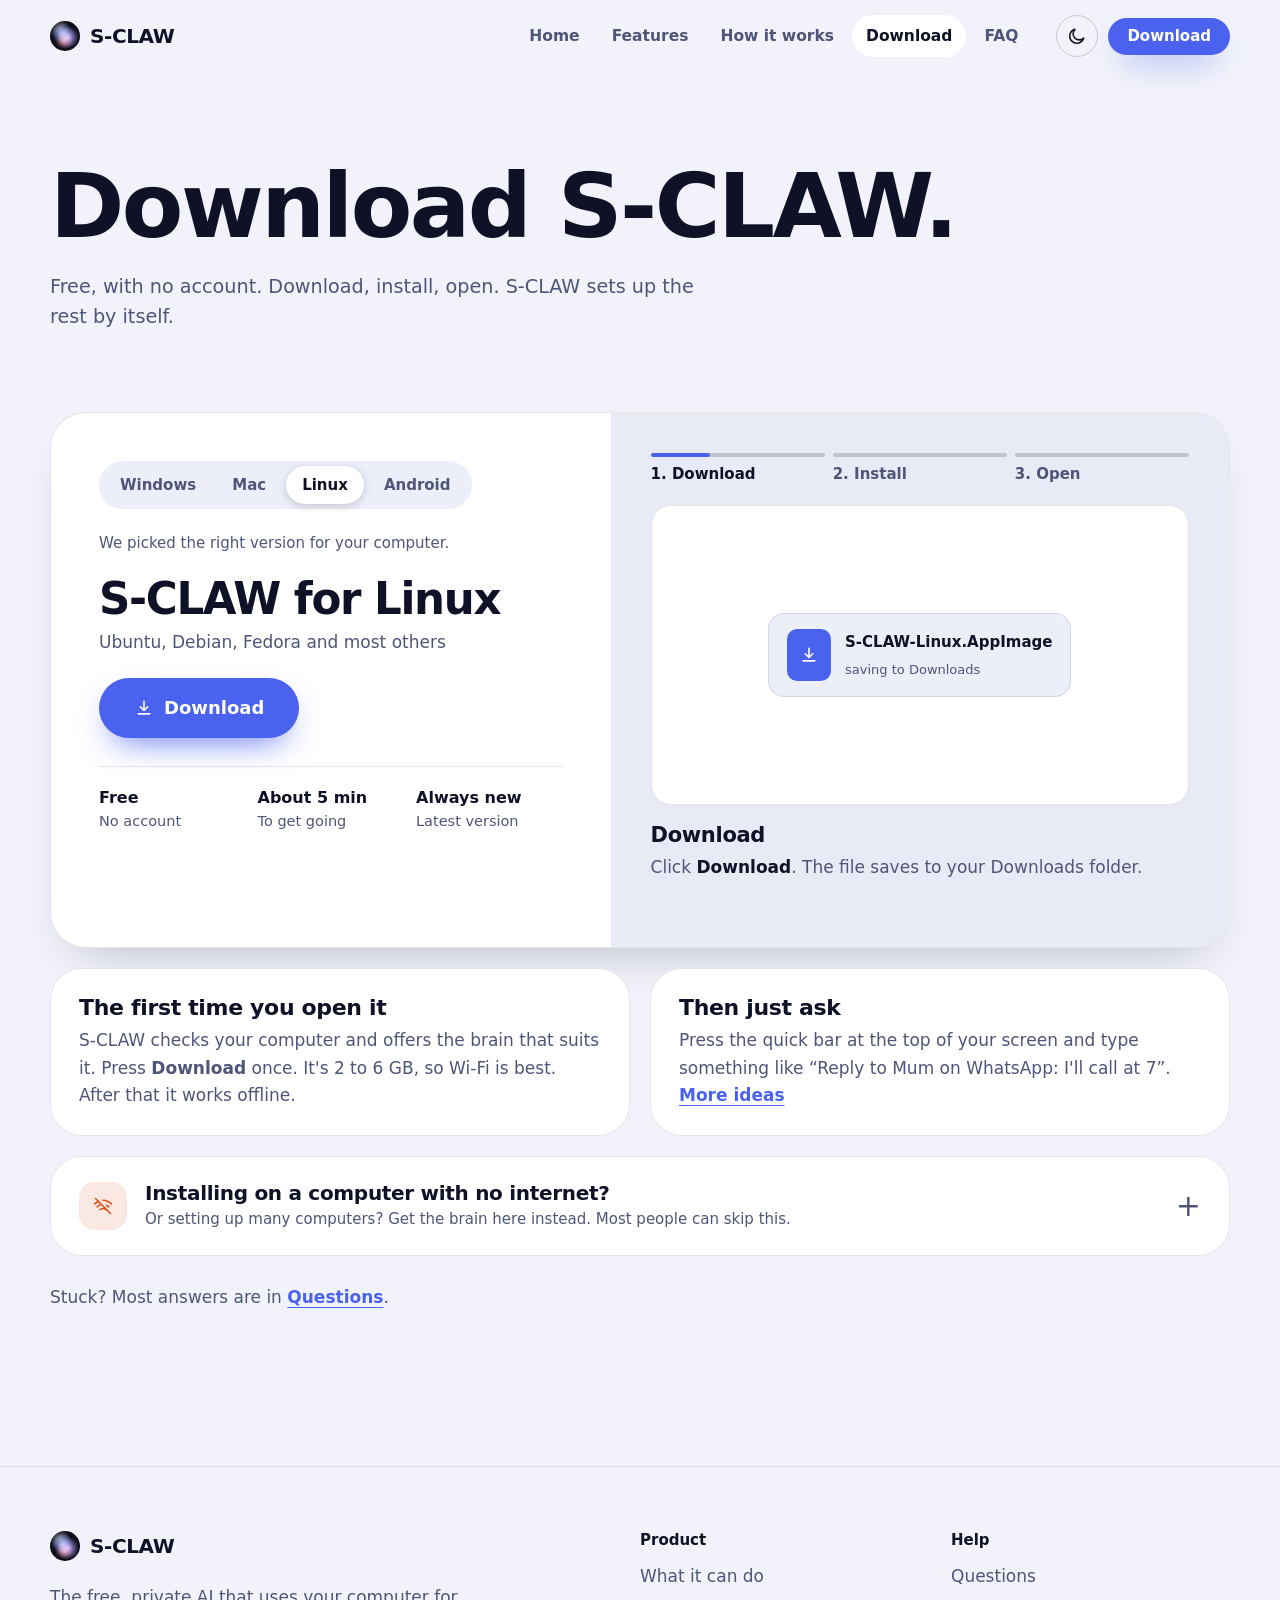
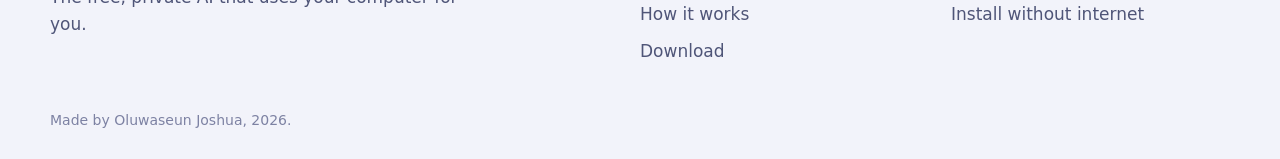
==== commit 4a49ccb3: "Redesign: distinct identity, clearer pages, focused download - New type (self-hosted Bricolage Grote" ====
--- a/download.html
+++ b/download.html
@@ -3,17 +3,16 @@
 <head>
   <meta charset="utf-8" />
   <meta name="viewport" content="width=device-width, initial-scale=1" />
-  <title>Download S-CLAW — Windows, Mac, Linux</title>
-  <meta name="description" content="Download S-CLAW for Windows, Mac or Linux. Free, no account, always the latest version." />
-  <meta name="theme-color" content="#0b0c10" />
-  <meta property="og:title" content="Download S-CLAW — Windows, Mac, Linux" />
-  <meta property="og:description" content="Free, private AI agent. Download, install, and just tell it what to do." />
+  <title>Download S-CLAW — Windows, Mac and Linux</title>
+  <meta name="description" content="Download S-CLAW free for Windows, Mac or Linux. No account. Ready in about five minutes." />
+  <meta name="theme-color" content="#0f1226" />
+  <meta property="og:title" content="Download S-CLAW — Windows, Mac and Linux" />
+  <meta property="og:description" content="Download S-CLAW free for Windows, Mac or Linux. No account. Ready in about five minutes." />
   <meta property="og:image" content="/assets/icon-512.png" />
   <link rel="icon" href="/assets/favicon.svg" type="image/svg+xml" />
   <link rel="apple-touch-icon" href="/assets/icon-512.png" />
-  <link rel="preconnect" href="https://fonts.googleapis.com" />
-  <link rel="preconnect" href="https://fonts.gstatic.com" crossorigin />
-  <link href="https://fonts.googleapis.com/css2?family=Sora:wght@500;600;700&family=Inter:wght@400;500;600&display=swap" rel="stylesheet" />
+  <link rel="preload" href="/fonts/bricolage.woff2" as="font" type="font/woff2" crossorigin />
+  <link rel="preload" href="/fonts/figtree.woff2" as="font" type="font/woff2" crossorigin />
   <link rel="stylesheet" href="/styles.css" />
   <script>
     try { var t = localStorage.getItem("sclaw-theme"); if (t) document.documentElement.dataset.theme = t;
@@ -37,7 +36,7 @@
         <a href="/faq">FAQ</a>
       </nav>
       <div class="nav-actions">
-        <button class="icon-btn" id="themeBtn" type="button" aria-label="Switch to light mode" title="Switch theme">
+        <button class="icon-btn" id="themeBtn" type="button" aria-label="Switch to light mode">
           <svg class="i-sun" viewBox="0 0 24 24" aria-hidden="true"><circle cx="12" cy="12" r="4.5"/><path d="M12 2v2.5M12 19.5V22M2 12h2.5M19.5 12H22M4.9 4.9l1.8 1.8M17.3 17.3l1.8 1.8M4.9 19.1l1.8-1.8M17.3 6.7l1.8-1.8"/></svg>
           <svg class="i-moon" viewBox="0 0 24 24" aria-hidden="true"><path d="M20 14.5A8.5 8.5 0 1 1 9.5 4a7 7 0 0 0 10.5 10.5z"/></svg>
         </button>
@@ -53,129 +52,99 @@
         <a href="/how-it-works">How it works</a>
         <a href="/download" aria-current="page">Download</a>
         <a href="/faq">FAQ</a>
+      <a class="btn btn-primary" href="/download">Download S-CLAW</a>
     </nav>
   </header>
 
   <main id="main">
-    <section class="page-hero dl-hero">
-      <div class="page-glow" aria-hidden="true"></div>
+    <section class="page-head">
       <div class="wrap">
-        <p class="eyebrow">Download</p>
-        <h1>Get S-CLAW in <span class="grad">3 easy steps</span></h1>
-        <p class="lead">Free. No account. No setup choices. Download, install, and S-CLAW sets up the rest by itself.</p>
-        <ol class="mini-steps" aria-label="The three steps">
-          <li><span>1</span>Download</li>
-          <li><span>2</span>Install</li>
-          <li><span>3</span>Open &amp; ask</li>
-        </ol>
+        <h1>Download S-CLAW.</h1>
+        <p class="lead">Free, with no account. Download, install, open. S-CLAW sets up the rest by itself.</p>
       </div>
     </section>
 
-    <section class="section first">
-      <div class="wrap guide">
-
-        <!-- STEP 1 -->
-        <article class="g-step" id="step1">
-          <div class="g-num" aria-hidden="true">1</div>
-          <div class="g-body">
-            <h2>Download S-CLAW</h2>
-            <p class="g-sub" id="osLine">We picked the right version for your computer.</p>
-            <div class="os-pick" role="radiogroup" aria-label="Your computer" id="osPick">
+    <section class="section tight">
+      <div class="wrap">
+        <div class="desk">
+          <div class="desk-get">
+            <div class="seg" role="radiogroup" aria-label="Your computer" id="osPick">
               <button type="button" role="radio" data-os="windows">Windows</button>
               <button type="button" role="radio" data-os="mac">Mac</button>
               <button type="button" role="radio" data-os="linux">Linux</button>
-              <button type="button" role="radio" data-os="android">Android phone</button>
+              <button type="button" role="radio" data-os="android">Android</button>
             </div>
-            <div id="dlBox" class="dl-box" aria-live="polite"><!-- filled by app.js --></div>
+            <p class="get-hint" id="osLine">We picked the right version for your computer.</p>
+            <div id="getBox" aria-live="polite"><!-- filled by app.js --></div>
           </div>
-        </article>
 
-        <!-- STEP 2 -->
-        <article class="g-step" id="step2">
-          <div class="g-num" aria-hidden="true">2</div>
-          <div class="g-body">
-            <h2>Install it</h2>
-            <p class="g-sub">Takes about a minute. Here's exactly what you'll see.</p>
-            <ol class="install-cards" id="installCards"><!-- filled by app.js --></ol>
+          <div class="desk-show" id="player">
+            <ol class="player-tabs" role="tablist" aria-label="Install steps">
+              <li><button type="button" role="tab" data-step="0">1. Download</button></li>
+              <li><button type="button" role="tab" data-step="1">2. Install</button></li>
+              <li><button type="button" role="tab" data-step="2">3. Open</button></li>
+            </ol>
+            <div class="screen" id="screen" role="tabpanel" aria-live="polite"></div>
+            <div class="cap" id="cap"></div>
           </div>
-        </article>
+        </div>
 
-        <!-- STEP 3 -->
-        <article class="g-step" id="step3">
-          <div class="g-num" aria-hidden="true">3</div>
-          <div class="g-body">
-            <h2>Open S-CLAW and let it set itself up</h2>
-            <p class="g-sub">The first time it opens, S-CLAW checks your computer and offers the brain that suits it. Just press <b>Download</b> and wait — nothing to choose.</p>
-            <div class="setup-demo">
-              <div class="mock-app" aria-hidden="true">
-                <div class="mock-bar"><span class="orb orb-xs"><i></i><i></i><i></i></span> S-CLAW</div>
-                <div class="mock-body">
-                  <p class="mock-title">Give Claw a brain</p>
-                  <p class="mock-text">Recommended for this computer</p>
-                  <div class="mock-brain"><b>Standard</b><span>3.3 GB · fits 8 GB memory</span><span class="mock-btn">Download</span></div>
-                  <div class="mock-progress"><i></i></div>
-                </div>
-              </div>
-              <ul class="setup-points">
-                <li><b>One-time download.</b> The brain is the part that thinks. After this, S-CLAW works even without internet.</li>
-                <li><b>Use Wi-Fi if you can.</b> It's 2–6 GB depending on your computer.</li>
-                <li><b>Then just type.</b> Press the quick bar at the top of your screen and ask, e.g. “Reply to Mum on WhatsApp: I'll call at 7”.</li>
-              </ul>
-            </div>
+        <div class="after">
+          <div class="box">
+            <h3>The first time you open it</h3>
+            <p>S-CLAW checks your computer and offers the brain that suits it. Press <b>Download</b> once. It's 2 to 6 GB, so Wi-Fi is best. After that it works offline.</p>
           </div>
-        </article>
+          <div class="box">
+            <h3>Then just ask</h3>
+            <p>Press the quick bar at the top of your screen and type something like “Reply to Mum on WhatsApp: I'll call at 7”. <a class="link" href="/features">More ideas</a></p>
+          </div>
+        </div>
 
-        <p class="done-line"><span class="done-tick" aria-hidden="true">✓</span> That's it — you're ready. <a href="/how-it-works">See what to ask S-CLAW →</a></p>
-
-        <!-- OFFLINE / MANY PCS -->
-        <details class="offline" id="brains">
+        <details class="offline" id="offline">
           <summary>
             <span class="off-ico" aria-hidden="true"><svg viewBox="0 0 24 24"><path d="M3 3l18 18M8.5 16.5a5 5 0 0 1 7 0M5 13a10 10 0 0 1 4-2.4M19 13a10 10 0 0 0-2.6-1.9M2 9.5a15 15 0 0 1 5-3M22 9.5A15 15 0 0 0 12 5"/></svg></span>
-            <span><b>Installing on a computer with no internet?</b><small>Or setting up many PCs? Download the brain here instead. Most people can skip this.</small></span>
+            <span><b>Installing on a computer with no internet?</b><small>Or setting up many computers? Get the brain here instead. Most people can skip this.</small></span>
           </summary>
           <div class="off-body">
             <p class="off-q">How much memory (RAM) does that computer have?</p>
-            <div class="ram-pick" role="radiogroup" aria-label="Computer memory" id="ramPick"><!-- filled by app.js --></div>
+            <div class="ram-pick" role="radiogroup" aria-label="Computer memory" id="ramPick"></div>
             <details class="ram-help">
-              <summary>How do I check my memory?</summary>
+              <summary>How do I check?</summary>
               <ul>
-                <li><b>Windows:</b> press <kbd>Ctrl</kbd> + <kbd>Shift</kbd> + <kbd>Esc</kbd> → <b>Performance</b> → <b>Memory</b>. Or Settings → System → About → “Installed RAM”.</li>
-                <li><b>Mac:</b> Apple menu → <b>About This Mac</b> → “Memory”.</li>
-                <li><b>Linux:</b> run <code>free -h</code> and look at “Mem total”.</li>
+                <li><b>Windows:</b> press <kbd>Ctrl</kbd> + <kbd>Shift</kbd> + <kbd>Esc</kbd>, open <b>Performance</b>, then <b>Memory</b>.</li>
+                <li><b>Mac:</b> Apple menu, then <b>About This Mac</b>, and look at Memory.</li>
+                <li><b>Linux:</b> run <code>free -h</code> and look at the total.</li>
               </ul>
             </details>
-            <div id="brainBox" class="brain-box" aria-live="polite"><!-- filled by app.js --></div>
+            <div id="brainBox" class="brain-box" aria-live="polite"></div>
           </div>
         </details>
 
-        <p class="help-line">Stuck? Read the <a href="/faq">FAQ</a> — most answers are there.</p>
+        <p class="muted" style="margin-top:28px">Stuck? Most answers are in <a class="link" href="/faq">Questions</a>.</p>
       </div>
     </section>
   </main>
 
   <footer class="foot">
-    <div class="wrap foot-grid">
-      <div>
-        <a class="brand" href="/">
-          <span class="orb orb-sm" aria-hidden="true"><i></i><i></i><i></i></span>
-          <span class="brand-name">S-CLAW</span>
-        </a>
-        <p class="foot-tag">The free, private AI that uses your computer for you.</p>
+    <div class="wrap">
+      <div class="foot-grid">
+        <div>
+          <a class="brand" href="/"><span class="orb orb-sm" aria-hidden="true"><i></i><i></i><i></i></span><span class="brand-name">S-CLAW</span></a>
+          <p class="foot-tag">The free, private AI that uses your computer for you.</p>
+        </div>
+        <nav aria-label="Product">
+          <h4>Product</h4>
+          <a href="/features">What it can do</a>
+          <a href="/how-it-works">How it works</a>
+          <a href="/download">Download</a>
+        </nav>
+        <nav aria-label="Help">
+          <h4>Help</h4>
+          <a href="/faq">Questions</a>
+          <a href="/download#offline">Install without internet</a>
+        </nav>
       </div>
-      <nav aria-label="Product">
-        <h4>Product</h4>
-        <a href="/features">Features</a>
-        <a href="/how-it-works">How it works</a>
-        <a href="/download">Download</a>
-      </nav>
-      <nav aria-label="Help">
-        <h4>Help</h4>
-        <a href="/faq">FAQ</a>
-        <a href="/download#brains">Offline install</a>
-      </nav>
-    </div>
-    <div class="wrap foot-bottom">
-      <p>Made by Oluwaseun Joshua · © <span id="year">2026</span></p>
+      <p class="foot-bottom">Made by Oluwaseun Joshua, <span id="year">2026</span>.</p>
     </div>
   </footer>
 
--- a/styles.css
+++ b/styles.css
@@ -1,611 +1,437 @@
-/* ---------- tokens ---------- */
+/* =====================================================================
+   S-CLAW — design system
+   Colour has meaning everywhere on the site:
+     act  (periwinkle) = S-CLAW is working
+     ask  (ember)      = it needs your OK
+     done (mint)       = finished and checked
+   ===================================================================== */
+@font-face { font-family: "Bricolage"; src: url("/fonts/bricolage.woff2") format("woff2"); font-weight: 200 800; font-stretch: 75% 100%; font-display: swap; }
+@font-face { font-family: "Figtree"; src: url("/fonts/figtree.woff2") format("woff2"); font-weight: 300 900; font-display: swap; }
+
 :root {
-  --blue: #6e8bff;
-  --violet: #b38cff;
-  --peach: #ff8a6b;
-  --gold: #ffd27a;
-  --r-sm: 12px;
-  --r: 20px;
-  --r-lg: 28px;
+  --display: "Bricolage", "Figtree", system-ui, sans-serif;
+  --font: "Figtree", system-ui, -apple-system, "Segoe UI", Roboto, sans-serif;
   --ease: cubic-bezier(.2, .7, .2, 1);
-  --font: "Inter", system-ui, -apple-system, "Segoe UI", Roboto, sans-serif;
-  --display: "Sora", var(--font);
+  --r-s: 12px; --r-m: 20px; --r-l: 32px;
+  --wrap: 1180px;
 }
 [data-theme="dark"] {
-  --bg: #0b0c10;
-  --bg-2: #111318;
-  --surface: #15171d;
-  --surface-2: #1b1e26;
-  --line: rgba(255, 255, 255, .08);
-  --line-2: rgba(255, 255, 255, .14);
-  --text: #ededf0;
-  --muted: #a6a7ae;
-  --shadow: 0 1px 0 rgba(255, 255, 255, .04) inset, 0 20px 50px -24px rgba(0, 0, 0, .7);
+  --bg: #0f1226; --bg-2: #13173a;
+  --surface: #181c3a; --surface-2: #20254a; --raise: #262c56;
+  --line: rgba(184, 192, 255, .11); --line-2: rgba(184, 192, 255, .2);
+  --text: #eef0ff; --muted: #a3a8cc; --faint: #6f7499;
+  --act: #7b93ff; --act-2: #b79cff; --ask: #ff8a5c; --done: #3ddc97;
+  --on-act: #0f1226;
+  --shadow: 0 30px 60px -30px rgba(3, 4, 20, .8);
   color-scheme: dark;
 }
 [data-theme="light"] {
-  --bg: #f7f7fb;
-  --bg-2: #eef0f7;
-  --surface: #ffffff;
-  --surface-2: #f3f4fa;
-  --line: rgba(20, 24, 40, .08);
-  --line-2: rgba(20, 24, 40, .14);
-  --text: #16181f;
-  --muted: #5d6170;
-  --shadow: 0 1px 2px rgba(20, 24, 40, .05), 0 18px 40px -22px rgba(40, 50, 100, .25);
+  --bg: #f2f3fa; --bg-2: #e8eaf6;
+  --surface: #ffffff; --surface-2: #eceefa; --raise: #ffffff;
+  --line: rgba(15, 18, 38, .1); --line-2: rgba(15, 18, 38, .18);
+  --text: #0f1226; --muted: #4f5578; --faint: #7d82a3;
+  --act: #4a62ee; --act-2: #7d5ff0; --ask: #d9541f; --done: #0e9a63;
+  --on-act: #ffffff;
+  --shadow: 0 24px 50px -28px rgba(30, 36, 90, .35);
   color-scheme: light;
 }
 
-/* ---------- base ---------- */
 *, *::before, *::after { box-sizing: border-box; }
-html { scroll-behavior: smooth; scroll-padding-top: 84px; }
-body {
-  margin: 0; background: var(--bg); color: var(--text);
-  font: 400 16px/1.6 var(--font); -webkit-font-smoothing: antialiased;
-  transition: background .3s var(--ease), color .3s var(--ease);
-  overflow-x: hidden;
-}
-h1, h2, h3 { font-family: var(--display); line-height: 1.15; margin: 0; letter-spacing: -.02em; }
+html { scroll-behavior: smooth; scroll-padding-top: 88px; -webkit-text-size-adjust: 100%; }
+body { margin: 0; background: var(--bg); color: var(--text); font: 400 17px/1.6 var(--font); -webkit-font-smoothing: antialiased; overflow-x: hidden; }
+h1, h2, h3 { font-family: var(--display); margin: 0; font-weight: 720; letter-spacing: -.022em; font-stretch: 92%; }
+h1 { font-size: clamp(44px, 7vw, 94px); line-height: .98; letter-spacing: -.028em; font-stretch: 92%; }
+h2 { font-size: clamp(32px, 4.4vw, 58px); line-height: 1.02; }
+h3 { font-size: 22px; line-height: 1.2; letter-spacing: -.015em; font-weight: 700; }
 p { margin: 0; }
-a { color: inherit; text-decoration: none; }
-svg { width: 20px; height: 20px; fill: none; stroke: currentColor; stroke-width: 1.8; stroke-linecap: round; stroke-linejoin: round; flex: none; }
-:focus-visible { outline: 2px solid var(--blue); outline-offset: 3px; border-radius: 10px; }
-.skip { position: absolute; left: -999px; top: 8px; z-index: 100; background: var(--blue); color: #fff; padding: 8px 14px; border-radius: 10px; }
+a { color: inherit; }
+b, strong { font-weight: 650; }
+svg { width: 20px; height: 20px; fill: none; stroke: currentColor; stroke-width: 1.9; stroke-linecap: round; stroke-linejoin: round; flex: none; }
+:focus-visible { outline: 3px solid var(--act); outline-offset: 3px; border-radius: 10px; }
+code, kbd { font: 600 .86em/1.4 ui-monospace, "Cascadia Mono", Consolas, monospace; padding: 1px 7px; border-radius: 7px; background: var(--surface-2); border: 1px solid var(--line); overflow-wrap: anywhere; }
+.skip { position: absolute; left: -999px; top: 8px; z-index: 300; background: var(--act); color: var(--on-act); padding: 8px 14px; border-radius: 10px; }
 .skip:focus { left: 12px; }
-.wrap { width: min(1160px, 100% - 40px); margin-inline: auto; }
-.narrow { width: min(760px, 100% - 40px); }
-
-/* ---------- animated orb logo ---------- */
-.orb { position: relative; display: inline-grid; place-items: center; border-radius: 50%; isolation: isolate; flex: none; }
-.orb i {
-  position: absolute; inset: 8%; border-radius: 46% 54% 50% 50% / 52% 46% 54% 48%;
-  mix-blend-mode: screen; filter: blur(var(--blur, 3px)); opacity: .95;
-  animation: orb-spin 7s linear infinite, orb-morph 5s ease-in-out infinite alternate;
-}
-.orb { background: radial-gradient(circle at 50% 50%, #1a1d2b, #0b0c12 70%); box-shadow: 0 0 0 1px rgba(255,255,255,.06) inset; }
-.orb i:nth-child(1) { inset: 6% 18% 22% 4%; background: radial-gradient(circle at 40% 40%, var(--blue) 0, #4a63e0 40%, transparent 70%); }
-.orb i:nth-child(2) { inset: 16% 4% 6% 22%; background: radial-gradient(circle at 60% 50%, var(--violet) 0, #7b4fe0 40%, transparent 70%); animation-duration: 9s, 6s; animation-direction: reverse, alternate; }
-.orb i:nth-child(3) { inset: 30% 20% 4% 14%; background: radial-gradient(circle at 50% 60%, var(--peach) 0, #e0563a 35%, transparent 68%); animation-duration: 11s, 7s; opacity: .75; }
-.orb::after { content: ""; position: absolute; inset: 0; border-radius: 50%; background: radial-gradient(circle at 32% 26%, rgba(255,255,255,.35), transparent 32%); z-index: 2; }
-.orb-xs { width: 22px; height: 22px; --blur: 1.5px; }
-.orb-sm { width: 30px; height: 30px; --blur: 2px; }
-.orb-md { width: 76px; height: 76px; --blur: 5px; }
-.orb-xl { width: clamp(220px, 30vw, 320px); height: clamp(220px, 30vw, 320px); --blur: 10px; }
-.orb-xl b { position: absolute; inset: -18%; border-radius: 50%; background: radial-gradient(circle, rgba(110,139,255,.35), transparent 65%); z-index: -1; animation: breathe 4s ease-in-out infinite; }
+.wrap { width: min(var(--wrap), 100% - 40px); margin-inline: auto; }
+.wide { width: min(1340px, 100% - 24px); margin-inline: auto; }
+.lead { font-size: clamp(18px, 1.5vw, 21px); line-height: 1.55; color: var(--muted); max-width: 34em; }
+.muted { color: var(--muted); }
+.nw { white-space: nowrap; }
+.desk > * { min-width: 0; }
+.sr { position: absolute; width: 1px; height: 1px; overflow: hidden; clip: rect(0 0 0 0); white-space: nowrap; }
+
+/* ---------- logo orb (the brand mark, gently alive) ---------- */
+.orb { position: relative; display: inline-grid; border-radius: 50%; isolation: isolate; flex: none; overflow: hidden;
+  background: radial-gradient(circle at 50% 50%, #1d2140, #0b0c18 70%); }
+.orb i { position: absolute; border-radius: 50%; mix-blend-mode: screen; animation: orb-spin 8s linear infinite; }
+.orb i:nth-child(1) { inset: 6% 20% 24% 4%; background: radial-gradient(circle, #7b93ff, transparent 68%); }
+.orb i:nth-child(2) { inset: 18% 4% 6% 22%; background: radial-gradient(circle, #b79cff, transparent 68%); animation-duration: 11s; animation-direction: reverse; }
+.orb i:nth-child(3) { inset: 32% 22% 4% 16%; background: radial-gradient(circle, #ff8a5c, transparent 66%); animation-duration: 13s; opacity: .8; }
+.orb::after { content: ""; position: absolute; inset: 0; border-radius: 50%; background: radial-gradient(circle at 32% 26%, rgba(255,255,255,.4), transparent 34%); }
 @keyframes orb-spin { to { transform: rotate(360deg); } }
-@keyframes orb-morph {
-  0% { border-radius: 46% 54% 50% 50% / 52% 46% 54% 48%; scale: 1; }
-  50% { border-radius: 58% 42% 44% 56% / 44% 58% 42% 56%; scale: 1.06; }
-  100% { border-radius: 40% 60% 56% 44% / 58% 40% 60% 42%; scale: .96; }
-}
-@keyframes breathe { 50% { transform: scale(1.12); opacity: .7; } }
+.orb-xs { width: 20px; height: 20px; } .orb-sm { width: 30px; height: 30px; } .orb-md { width: 64px; height: 64px; }
+.orb-xl { width: 260px; height: 260px; }
 
 /* ---------- buttons ---------- */
-.btn { display: inline-flex; align-items: center; justify-content: center; gap: 10px; border-radius: 999px; font-weight: 600; border: 1px solid transparent; cursor: pointer; transition: transform .2s var(--ease), box-shadow .2s var(--ease), background .2s var(--ease); white-space: nowrap; }
-.btn:active { transform: scale(.98); }
-.btn-sm { padding: 9px 18px; font-size: 14px; }
-.btn-lg { padding: 15px 26px; font-size: 16px; }
-.btn-primary { background: linear-gradient(135deg, var(--blue), var(--violet)); color: #fff; box-shadow: 0 10px 30px -10px rgba(110, 139, 255, .7); }
-.btn-primary:hover { transform: translateY(-2px); box-shadow: 0 16px 36px -12px rgba(110, 139, 255, .85); }
-.btn-ghost { background: var(--surface); border-color: var(--line-2); color: var(--text); }
-.btn-ghost:hover { background: var(--surface-2); }
-.icon-btn { width: 40px; height: 40px; border-radius: 50%; display: grid; place-items: center; background: var(--surface); border: 1px solid var(--line); color: var(--text); cursor: pointer; transition: background .2s; }
-.icon-btn:hover { background: var(--surface-2); }
+.btn { display: inline-flex; align-items: center; justify-content: center; gap: 10px; padding: 14px 26px; border-radius: 999px; border: 1.5px solid transparent;
+  font: 650 16px/1 var(--font); text-decoration: none; cursor: pointer; white-space: nowrap; transition: transform .15s var(--ease), background .2s, border-color .2s, box-shadow .2s; }
+.btn:active { transform: translateY(1px) scale(.99); }
+.btn-primary { background: var(--act); color: var(--on-act); box-shadow: 0 14px 34px -14px var(--act); }
+.btn-primary:hover { background: color-mix(in srgb, var(--act) 86%, white); }
+.btn-quiet { background: transparent; color: var(--text); border-color: var(--line-2); }
+.btn-quiet:hover { background: var(--surface); }
+.btn-big { padding: 19px 34px; font-size: 18px; }
+.btn-sm { padding: 10px 18px; font-size: 15px; }
+.btn svg { width: 20px; height: 20px; }
+.icon-btn { width: 42px; height: 42px; border-radius: 50%; display: grid; place-items: center; background: transparent; border: 1.5px solid var(--line-2); color: var(--text); cursor: pointer; }
+.icon-btn:hover { background: var(--surface); }
 [data-theme="dark"] .i-moon, [data-theme="light"] .i-sun { display: none; }
+.link { color: var(--act); font-weight: 650; text-underline-offset: 4px; }
 
 /* ---------- nav ---------- */
-.nav { position: sticky; top: 0; z-index: 50; transition: background .3s, border-color .3s; border-bottom: 1px solid transparent; }
-.nav.scrolled { background: color-mix(in srgb, var(--bg) 82%, transparent); backdrop-filter: blur(14px); -webkit-backdrop-filter: blur(14px); border-color: var(--line); }
-.nav-inner { display: flex; align-items: center; justify-content: space-between; height: 68px; gap: 20px; }
-.brand { display: inline-flex; align-items: center; gap: 10px; }
-.brand-name { font-family: var(--display); font-weight: 700; font-size: 18px; letter-spacing: .02em; }
-.nav-links { display: flex; gap: 6px; }
-.nav-links a { padding: 8px 14px; border-radius: 999px; color: var(--muted); font-size: 15px; font-weight: 500; transition: color .2s, background .2s; }
-.nav-links a:hover { color: var(--text); background: var(--surface); }
+.nav { position: sticky; top: 0; z-index: 100; background: color-mix(in srgb, var(--bg) 88%, transparent); border-bottom: 1px solid transparent; transition: border-color .2s; }
+.nav.scrolled { border-color: var(--line); }
+@supports (backdrop-filter: blur(1px)) { .nav { backdrop-filter: saturate(1.4) blur(8px); -webkit-backdrop-filter: saturate(1.4) blur(8px); } }
+.nav-inner { display: flex; align-items: center; gap: 24px; height: 72px; }
+.brand { display: inline-flex; align-items: center; gap: 10px; text-decoration: none; }
+.brand-name { font: 800 20px var(--display); letter-spacing: -.02em; font-stretch: 90%; }
+.nav-links { display: flex; gap: 4px; margin-left: auto; }
+.nav-links a { padding: 9px 14px; border-radius: 999px; color: var(--muted); font-weight: 550; font-size: 15.5px; text-decoration: none; }
+.nav-links a:hover { color: var(--text); }
+.nav-links a[aria-current="page"] { color: var(--text); background: var(--surface); }
 .nav-actions { display: flex; align-items: center; gap: 10px; }
 .menu-btn { display: none; }
 .mobile-menu { display: none; }
 
-/* ---------- hero ---------- */
-.hero { position: relative; padding: 44px 0 40px; overflow: hidden; }
-.glow { position: absolute; inset: -20% -10% auto; height: 700px; background:
-  radial-gradient(40% 50% at 70% 35%, rgba(110,139,255,.22), transparent 70%),
-  radial-gradient(30% 40% at 85% 60%, rgba(179,140,255,.18), transparent 70%); pointer-events: none; }
-.pill { display: inline-flex; align-items: center; gap: 8px; padding: 7px 14px; border-radius: 999px; background: var(--surface); border: 1px solid var(--line); font-size: 13px; font-weight: 500; color: var(--muted); }
-.dot { width: 8px; height: 8px; border-radius: 50%; background: #3ddc97; box-shadow: 0 0 0 4px rgba(61,220,151,.18); }
-h1 { font-size: clamp(38px, 5.6vw, 64px); margin: 22px 0 20px; font-weight: 700; }
-.grad { background: linear-gradient(100deg, var(--blue), var(--violet) 55%, var(--peach)); -webkit-background-clip: text; background-clip: text; color: transparent; }
-.lead { font-size: clamp(17px, 1.6vw, 19px); color: var(--muted); max-width: 34em; }
-.hero-cta { display: flex; flex-wrap: wrap; gap: 12px; margin: 32px 0 16px; }
-.fine { font-size: 13px; color: var(--muted); }
-
-.cmd { position: relative; z-index: 3; margin-top: -48px; width: min(440px, 100%); background: color-mix(in srgb, var(--surface) 88%, transparent); backdrop-filter: blur(16px); -webkit-backdrop-filter: blur(16px); border: 1px solid var(--line-2); border-radius: var(--r-lg); padding: 14px; box-shadow: var(--shadow); }
-.cmd-bar { display: flex; align-items: center; gap: 10px; padding: 10px 14px; border-radius: 999px; background: var(--surface-2); border: 1px solid var(--line); font-size: 14px; font-weight: 500; min-height: 44px; }
+/* ---------- sections ---------- */
+.section { padding: clamp(72px, 9vw, 128px) 0; }
+.section.tight { padding-top: 32px; }
+.band { background: var(--bg-2); }
+.sec-title { max-width: 18em; }
+.sec-title + .lead { margin-top: 18px; }
+
+/* =====================================================================
+   HOME
+   ===================================================================== */
+.hero { position: relative; padding: clamp(40px, 6vw, 80px) 0 0; overflow: hidden; }
+.hero::before { content: ""; position: absolute; inset: 0 0 auto; height: 900px; pointer-events: none;
+  background: radial-gradient(50% 60% at 78% 30%, color-mix(in srgb, var(--act) 18%, transparent), transparent 70%),
+              radial-gradient(40% 50% at 10% 10%, color-mix(in srgb, var(--act-2) 12%, transparent), transparent 70%); }
+.hero-top { position: relative; display: grid; grid-template-columns: 1.35fr .9fr; gap: 48px; align-items: end; }
+.hero h1 { max-width: 9.5em; }
+.hero-side { padding-bottom: 10px; }
+.hero-side .lead { margin-bottom: 26px; }
+.hero-cta { display: flex; flex-wrap: wrap; gap: 12px; }
+.hero-fine { margin-top: 14px; font-size: 14px; color: var(--faint); }
+.hero-fine a { color: var(--muted); }
+
+.stage { position: relative; height: clamp(440px, 50vw, 680px); margin-top: 8px; }
+.stage-canvas { position: absolute; inset: 0; width: 100% !important; height: 100% !important; display: block; }
+.stage-fallback { position: absolute; inset: 0; display: grid; place-items: center; }
+.stage.is3d .stage-fallback { display: none; }
+.stage-caption { position: absolute; left: 50%; bottom: 12px; translate: -50% 0; z-index: 3; display: flex; align-items: center; gap: 10px; max-width: calc(100% - 24px);
+  padding: 10px 18px; border-radius: 999px; background: var(--surface); border: 1px solid var(--line); font-size: 15px; white-space: nowrap; box-shadow: var(--shadow); }
+.stage-caption #stageCaption { overflow: hidden; text-overflow: ellipsis; font-weight: 600; }
+.stage-caption .now { color: var(--muted); }
+.pulse { width: 9px; height: 9px; border-radius: 50%; background: var(--act); box-shadow: 0 0 0 0 var(--act); animation: pulse 1.8s infinite; flex: none; }
+@keyframes pulse { 70% { box-shadow: 0 0 0 9px transparent; } 100% { box-shadow: 0 0 0 0 transparent; } }
+.stage.no3d .stage-caption { display: none; }
+
+/* fallback demo (no 3D) */
+.cmd { width: min(460px, 92%); background: var(--surface); border: 1px solid var(--line-2); border-radius: var(--r-l); padding: 16px; box-shadow: var(--shadow); }
+.cmd-bar { display: flex; align-items: center; gap: 10px; padding: 12px 16px; border-radius: 999px; background: var(--surface-2); font-weight: 600; }
 .cmd-text { white-space: nowrap; overflow: hidden; text-overflow: ellipsis; }
-.caret { width: 2px; height: 18px; background: var(--blue); animation: blink 1s steps(1) infinite; flex: none; }
+.caret { width: 2px; height: 18px; background: var(--act); animation: blink 1s steps(1) infinite; flex: none; }
 @keyframes blink { 50% { opacity: 0; } }
-.cmd-steps { list-style: none; margin: 12px 4px 2px; padding: 0; display: grid; gap: 8px; font-size: 14px; }
-.cmd-steps li { display: flex; align-items: center; gap: 10px; color: var(--muted); opacity: 0; translate: 0 6px; transition: opacity .35s var(--ease), translate .35s var(--ease); }
-.cmd-steps li.show { opacity: 1; translate: 0 0; }
-.cmd-steps li::before { content: ""; width: 18px; height: 18px; border-radius: 50%; flex: none; background: rgba(61,220,151,.15) url("data:image/svg+xml,%3Csvg xmlns='http://www.w3.org/2000/svg' viewBox='0 0 24 24' fill='none' stroke='%233ddc97' stroke-width='3' stroke-linecap='round' stroke-linejoin='round'%3E%3Cpath d='M6 12.5l4 4 8-9'/%3E%3C/svg%3E") center/12px no-repeat; }
-.cmd-steps li.ask { color: var(--text); font-weight: 500; }
-.cmd-steps li.ask::before { background: rgba(255,210,122,.18) url("data:image/svg+xml,%3Csvg xmlns='http://www.w3.org/2000/svg' viewBox='0 0 24 24' fill='none' stroke='%23e6b35a' stroke-width='3' stroke-linecap='round'%3E%3Cpath d='M12 7v6M12 17h.01'/%3E%3C/svg%3E") center/12px no-repeat; }
-.chip { margin-left: auto; padding: 4px 12px; border-radius: 999px; background: linear-gradient(135deg, var(--blue), var(--violet)); color: #fff; font-size: 12px; font-weight: 600; }
-
-/* ---------- sections ---------- */
-.section { padding: 96px 0; }
-.section.alt { background: var(--bg-2); }
-.sec-head { text-align: center; max-width: 720px; margin: 0 auto 52px; }
-.eyebrow { font-size: 13px; font-weight: 600; letter-spacing: .1em; text-transform: uppercase; color: var(--blue); margin-bottom: 12px; }
-h2 { font-size: clamp(28px, 3.6vw, 42px); font-weight: 700; }
-.sec-sub { color: var(--muted); font-size: 17px; margin-top: 14px; }
-.split .sec-sub { margin-bottom: 8px; }
-
-.grid { display: grid; gap: 16px; }
-.feats { grid-template-columns: repeat(4, 1fr); }
-.card { background: var(--surface); border: 1px solid var(--line); border-radius: var(--r); padding: 24px; box-shadow: var(--shadow); transition: transform .25s var(--ease), border-color .25s; }
-.feats .card:hover { transform: translateY(-4px); border-color: var(--line-2); }
-.card h3 { font-size: 17px; margin: 16px 0 8px; font-weight: 600; }
-.card p { color: var(--muted); font-size: 15px; }
-.ico { width: 44px; height: 44px; border-radius: 14px; display: grid; place-items: center; color: var(--blue); background: color-mix(in srgb, var(--blue) 14%, transparent); }
-.feats .card:nth-child(4n+2) .ico { color: var(--violet); background: color-mix(in srgb, var(--violet) 14%, transparent); }
-.feats .card:nth-child(4n+3) .ico { color: var(--peach); background: color-mix(in srgb, var(--peach) 14%, transparent); }
-.feats .card:nth-child(4n+4) .ico { color: #e6b35a; background: color-mix(in srgb, var(--gold) 18%, transparent); }
-
-.steps { list-style: none; margin: 0; padding: 0; display: grid; grid-template-columns: repeat(3, 1fr); gap: 16px; counter-reset: s; }
-.step { background: var(--surface); border: 1px solid var(--line); border-radius: var(--r); padding: 28px; box-shadow: var(--shadow); }
-.num { display: grid; place-items: center; width: 40px; height: 40px; border-radius: 50%; font-family: var(--display); font-weight: 700; color: #fff; background: linear-gradient(135deg, var(--blue), var(--violet)); }
-.step h3 { font-size: 19px; margin: 18px 0 8px; }
-.step p { color: var(--muted); }
-
-.split { display: grid; grid-template-columns: 1.1fr 1fr; gap: 56px; align-items: center; }
-.ticks { list-style: none; margin: 26px 0 0; padding: 0; display: grid; gap: 12px; }
-.ticks li { display: flex; gap: 12px; align-items: center; font-weight: 500; }
-.ticks li::before { content: ""; width: 22px; height: 22px; border-radius: 50%; flex: none; background: color-mix(in srgb, var(--blue) 16%, transparent) url("data:image/svg+xml,%3Csvg xmlns='http://www.w3.org/2000/svg' viewBox='0 0 24 24' fill='none' stroke='%236e8bff' stroke-width='3' stroke-linecap='round' stroke-linejoin='round'%3E%3Cpath d='M6 12.5l4 4 8-9'/%3E%3C/svg%3E") center/13px no-repeat; }
-.brain { padding: 30px; border-radius: var(--r-lg); }
-.brain h3 { font-size: 20px; margin: 0 0 20px; }
-.brain-row { display: flex; align-items: center; justify-content: space-between; gap: 12px; padding: 16px 18px; border-radius: var(--r-sm); background: var(--surface-2); border: 1px solid var(--line); margin-bottom: 10px; }
-.brain-row strong { display: block; font-family: var(--display); }
-.brain-row span { color: var(--muted); font-size: 14px; }
-.tag { padding: 5px 12px; border-radius: 999px; font-size: 13px; font-weight: 600; color: var(--blue) !important; background: color-mix(in srgb, var(--blue) 14%, transparent); white-space: nowrap; }
-.tag-alt { color: var(--violet) !important; background: color-mix(in srgb, var(--violet) 14%, transparent); }
-.brain .fine { margin-top: 12px; }
-
-/* ---------- download ---------- */
-.tabs { display: flex; gap: 6px; padding: 6px; width: fit-content; max-width: 100%; margin: 0 auto 24px; background: var(--surface); border: 1px solid var(--line); border-radius: 999px; overflow-x: auto; }
-.tabs button { border: 0; background: transparent; color: var(--muted); font: 600 15px var(--font); padding: 10px 20px; border-radius: 999px; cursor: pointer; transition: background .2s, color .2s; white-space: nowrap; }
-.tabs button[aria-selected="true"] { background: linear-gradient(135deg, var(--blue), var(--violet)); color: #fff; }
-.dl-panel { max-width: 820px; margin: 0 auto; display: grid; gap: 14px; }
-.dl-panel.fade { animation: fade .3s var(--ease); }
-@keyframes fade { from { opacity: 0; translate: 0 6px; } }
-.dl-meta { text-align: center; color: var(--muted); font-size: 14px; }
-.dl-card { display: flex; align-items: center; gap: 18px; padding: 20px 22px; background: var(--surface); border: 1px solid var(--line); border-radius: var(--r); box-shadow: var(--shadow); }
-.dl-card.rec { border-color: color-mix(in srgb, var(--blue) 55%, transparent); }
-.dl-os { width: 52px; height: 52px; border-radius: 16px; display: grid; place-items: center; background: var(--surface-2); flex: none; }
-.dl-os svg { width: 26px; height: 26px; }
-.dl-info { flex: 1; min-width: 0; }
-.dl-info strong { font-family: var(--display); font-size: 17px; display: flex; align-items: center; gap: 8px; flex-wrap: wrap; }
-.dl-info span { color: var(--muted); font-size: 14px; }
-.badge { font: 600 11px var(--font); text-transform: uppercase; letter-spacing: .06em; padding: 3px 9px; border-radius: 999px; color: #fff; background: linear-gradient(135deg, var(--blue), var(--violet)); }
-.install { max-width: 820px; margin: 28px auto 0; padding: 24px 26px; border-radius: var(--r); border: 1px dashed var(--line-2); }
-.install h3 { font-size: 17px; margin-bottom: 10px; }
-.install ol { margin: 0; padding-left: 20px; color: var(--muted); display: grid; gap: 6px; }
-
-/* ---------- faq ---------- */
-.faq { display: grid; gap: 10px; }
-.faq details { background: var(--surface); border: 1px solid var(--line); border-radius: var(--r); padding: 0 22px; transition: border-color .2s; }
-.faq details[open] { border-color: var(--line-2); }
-.faq summary { cursor: pointer; list-style: none; padding: 20px 0; font-weight: 600; display: flex; justify-content: space-between; align-items: center; gap: 16px; }
+.cmd-steps { list-style: none; margin: 12px 6px 4px; padding: 0; display: grid; gap: 8px; }
+.cmd-steps li { display: flex; align-items: center; gap: 10px; color: var(--muted); }
+.cmd-steps li::before { content: "✓"; width: 20px; height: 20px; border-radius: 50%; display: grid; place-items: center; font-size: 12px; font-weight: 800; color: var(--done); background: color-mix(in srgb, var(--done) 16%, transparent); }
+.cmd-steps li.ask { color: var(--text); }
+.cmd-steps li.ask::before { content: "!"; color: var(--ask); background: color-mix(in srgb, var(--ask) 16%, transparent); }
+.chip { margin-left: auto; padding: 5px 12px; border-radius: 999px; background: var(--act); color: var(--on-act); font-size: 12px; font-weight: 700; }
+
+/* "just say it" sentences */
+.say-head { display: grid; grid-template-columns: 1fr 1fr; gap: 40px; align-items: end; margin-bottom: 48px; }
+.says { list-style: none; margin: 0; padding: 0; border-top: 1px solid var(--line); }
+.says li { display: grid; grid-template-columns: 1fr minmax(220px, 300px); gap: 32px; align-items: baseline; padding: 30px 0; border-bottom: 1px solid var(--line); }
+.say { font: 650 clamp(24px, 3.1vw, 40px)/1.15 var(--display); letter-spacing: -.025em; font-stretch: 90%; }
+.say::before { content: "“"; color: var(--act); }
+.say::after { content: "”"; color: var(--act); }
+.result { display: flex; gap: 10px; align-items: baseline; color: var(--muted); font-size: 16px; }
+.result::before { content: ""; width: 10px; height: 10px; border-radius: 50%; background: var(--done); flex: none; translate: 0 -1px; }
+.apps-line { margin-top: 40px; max-width: 46em; color: var(--muted); font-size: 18px; }
+.apps-line b { color: var(--text); }
+
+/* approval showcase */
+.charge { display: grid; grid-template-columns: 1fr 1fr; gap: clamp(32px, 6vw, 88px); align-items: center; }
+.promises { list-style: none; margin: 32px 0 0; padding: 0; display: grid; gap: 22px; }
+.promises li { display: grid; grid-template-columns: 14px 1fr; gap: 16px; }
+.promises li::before { content: ""; width: 12px; height: 12px; border-radius: 50%; margin-top: 8px; background: var(--c); box-shadow: 0 0 0 5px color-mix(in srgb, var(--c) 18%, transparent); }
+.promises h3 { font-size: 20px; margin-bottom: 4px; }
+.promises p { color: var(--muted); }
+.c-act { --c: var(--act); } .c-ask { --c: var(--ask); } .c-done { --c: var(--done); }
+
+.approval { position: relative; padding: 30px; border-radius: var(--r-l); background: var(--surface); border: 2px solid color-mix(in srgb, var(--ask) 70%, transparent);
+  box-shadow: 0 40px 80px -40px color-mix(in srgb, var(--ask) 55%, transparent), var(--shadow); }
+.ap-tag { display: inline-flex; align-items: center; gap: 8px; color: var(--ask); font-weight: 700; font-size: 15px; }
+.ap-tag::before { content: ""; width: 9px; height: 9px; border-radius: 50%; background: var(--ask); }
+.ap-q { font: 700 clamp(24px, 2.6vw, 32px)/1.2 var(--display); letter-spacing: -.02em; margin: 12px 0 18px; font-stretch: 90%; }
+.ap-detail { display: grid; gap: 10px; padding: 16px 18px; border-radius: var(--r-m); background: var(--surface-2); margin-bottom: 22px; font-size: 15.5px; }
+.ap-detail div { display: grid; grid-template-columns: 90px 1fr; gap: 12px; }
+.ap-detail dt { color: var(--muted); } .ap-detail dd { margin: 0; font-weight: 600; }
+.ap-btns { display: flex; gap: 12px; justify-content: flex-end; }
+.ap-btns span { padding: 12px 22px; border-radius: 999px; font-weight: 650; }
+.ap-no { border: 1.5px solid var(--line-2); }
+.ap-yes { background: var(--act); color: var(--on-act); }
+.ap-steps { list-style: none; margin: 18px 4px 0; padding: 0; display: grid; gap: 8px; font-size: 15px; color: var(--muted); }
+.ap-steps li { display: flex; align-items: center; gap: 10px; }
+.ap-steps li::before { content: "✓"; display: grid; place-items: center; width: 20px; height: 20px; border-radius: 50%; font-size: 11px; font-weight: 900; color: var(--done); background: color-mix(in srgb, var(--done) 16%, transparent); }
+
+/* three steps (a real sequence) */
+.steps3 { list-style: none; margin: 48px 0 0; padding: 0; display: grid; grid-template-columns: repeat(3, 1fr); gap: 0; counter-reset: st; border-top: 2px solid var(--text); }
+.steps3 li { padding: 26px 28px 0 0; counter-increment: st; }
+.steps3 li::before { content: counter(st); display: block; font: 800 clamp(56px, 6vw, 88px)/.9 var(--display); letter-spacing: -.05em; color: var(--act); margin-bottom: 14px; font-stretch: 85%; }
+.steps3 h3 { margin-bottom: 6px; }
+.steps3 p { color: var(--muted); max-width: 22em; }
+
+/* closing call */
+.close { position: relative; overflow: hidden; padding: clamp(56px, 8vw, 100px) clamp(24px, 6vw, 80px); border-radius: 40px; background: var(--act); color: var(--on-act);
+  display: grid; grid-template-columns: 1.4fr auto; gap: 32px; align-items: end; }
+[data-theme="dark"] .close { background: linear-gradient(135deg, #2b3a9c, #4b2f9a); color: #fff; }
+.close h2 { max-width: 12em; }
+.close p { margin-top: 14px; font-size: 18px; opacity: .85; }
+.close .btn-primary { background: #fff; color: #0f1226; box-shadow: none; }
+.close .btn-quiet { color: inherit; border-color: color-mix(in srgb, currentColor 40%, transparent); }
+.close-cta { display: flex; flex-direction: column; gap: 10px; align-items: stretch; }
+.close .orb-xl { position: absolute; right: -60px; top: -80px; opacity: .45; }
+
+/* =====================================================================
+   INNER PAGE HEADERS
+   ===================================================================== */
+.page-head { padding: clamp(48px, 7vw, 96px) 0 clamp(24px, 4vw, 48px); }
+.page-head h1 { max-width: 11em; }
+.page-head .lead { margin-top: 22px; }
+
+/* FEATURES: groups of sentences */
+.groups { border-top: 1px solid var(--line); }
+.group { display: grid; grid-template-columns: minmax(220px, 1fr) 2fr; gap: 40px; padding: 44px 0; border-bottom: 1px solid var(--line); }
+.group-name h2 { font-size: clamp(26px, 2.6vw, 34px); }
+.group-name p { color: var(--muted); margin-top: 10px; max-width: 22em; }
+.group-ico { width: 48px; height: 48px; border-radius: 15px; display: grid; place-items: center; margin-bottom: 18px; color: var(--act); background: color-mix(in srgb, var(--act) 14%, transparent); }
+.group-ico svg { width: 24px; height: 24px; }
+.group .says { border-top: 0; }
+.group .says li { padding: 0 0 22px; border: 0; grid-template-columns: 1fr; gap: 6px; }
+.group .says li + li { padding-top: 22px; border-top: 1px dashed var(--line-2); }
+.group .say { font-size: clamp(22px, 2.3vw, 30px); }
+
+.tiers { width: 100%; border-collapse: collapse; margin-top: 36px; font-size: 16.5px; }
+.tiers th, .tiers td { text-align: left; padding: 18px 16px; border-bottom: 1px solid var(--line); }
+.tiers thead th { color: var(--muted); font-weight: 600; font-size: 14.5px; }
+.tiers tbody th { font: 700 22px var(--display); letter-spacing: -.02em; }
+.tiers tr.pick th, .tiers tr.pick td { background: color-mix(in srgb, var(--act) 8%, transparent); }
+.tiers .tag { display: inline-block; margin-left: 10px; padding: 3px 10px; border-radius: 999px; font: 650 12.5px var(--font); background: var(--act); color: var(--on-act); vertical-align: middle; }
+.table-wrap { overflow-x: auto; }
+
+/* HOW IT WORKS: the flow */
+.flow { list-style: none; margin: 0; padding: 0; counter-reset: fl; }
+.flow > li { counter-increment: fl; display: grid; grid-template-columns: 1fr 1.1fr; gap: clamp(28px, 6vw, 80px); align-items: center; padding: clamp(40px, 6vw, 72px) 0; border-top: 1px solid var(--line); }
+.flow-txt h2 { font-size: clamp(30px, 3.6vw, 46px); }
+.flow-txt h2::before { content: counter(fl); display: inline-grid; place-items: center; width: 44px; height: 44px; margin-right: 14px; border-radius: 50%; vertical-align: 6px;
+  font: 800 20px var(--display); color: var(--on-act); background: var(--c, var(--act)); }
+.flow-txt p { color: var(--muted); margin-top: 14px; font-size: 18px; max-width: 28em; }
+.panel { padding: 22px; border-radius: var(--r-l); background: var(--surface); border: 1px solid var(--line); box-shadow: var(--shadow); }
+.p-bar { display: flex; align-items: center; gap: 12px; padding: 16px 20px; border-radius: 999px; background: var(--surface-2); border: 2px solid var(--act); font-weight: 650; font-size: 17px; }
+.p-hint { margin: 14px 8px 0; color: var(--muted); font-size: 14.5px; }
+.p-steps { list-style: none; margin: 0; padding: 0; display: grid; gap: 10px; }
+.p-steps li { display: flex; align-items: center; gap: 12px; padding: 14px 16px; border-radius: var(--r-m); background: var(--surface-2); font-weight: 600; }
+.p-steps .n { width: 30px; height: 30px; border-radius: 50%; display: grid; place-items: center; font-size: 14px; font-weight: 800; background: var(--raise); border: 1px solid var(--line-2); }
+.p-steps .ok { background: color-mix(in srgb, var(--done) 18%, transparent); color: var(--done); border: 0; }
+.p-steps .run { border: 3px solid color-mix(in srgb, var(--act) 30%, transparent); border-top-color: var(--act); animation: spin 1s linear infinite; }
+@keyframes spin { to { transform: rotate(360deg); } }
+.p-steps .state { margin-left: auto; font-size: 13.5px; font-weight: 650; }
+.facts { list-style: none; margin: 32px 0 0; padding: 0; display: grid; grid-template-columns: repeat(2, 1fr); gap: 0 48px; }
+.facts li { padding: 20px 0; border-top: 1px solid var(--line); }
+.facts b { display: block; font-size: 18px; margin-bottom: 4px; }
+.facts span { color: var(--muted); }
+
+/* =====================================================================
+   DOWNLOAD
+   ===================================================================== */
+.desk { display: grid; grid-template-columns: .95fr 1.05fr; border-radius: 36px; overflow: hidden; background: var(--surface); border: 1px solid var(--line); box-shadow: var(--shadow); }
+.desk-get { padding: clamp(28px, 4vw, 48px); display: flex; flex-direction: column; gap: 22px; }
+.seg { display: inline-flex; flex-wrap: wrap; gap: 4px; padding: 5px; border-radius: 999px; background: var(--surface-2); align-self: flex-start; }
+.seg button { border: 0; background: transparent; color: var(--muted); font: 650 15px var(--font); padding: 10px 16px; border-radius: 999px; cursor: pointer; }
+.seg button[aria-checked="true"] { background: var(--raise); color: var(--text); box-shadow: 0 2px 8px rgba(0,0,0,.18); }
+.get-for { font: 750 clamp(30px, 3.4vw, 44px)/1.05 var(--display); letter-spacing: -.03em; font-stretch: 88%; }
+.get-sys { color: var(--muted); margin-top: 6px; }
+.get-hint { color: var(--muted); font-size: 15px; }
+.get-btn { align-self: flex-start; }
+.get-facts { list-style: none; margin: auto 0 0; padding: 18px 0 0; border-top: 1px solid var(--line); display: grid; grid-template-columns: repeat(3, 1fr); gap: 12px; font-size: 14.5px; color: var(--muted); }
+.get-facts b { display: block; color: var(--text); font-size: 16px; }
+.soon-box { padding: 18px 20px; border-radius: var(--r-m); background: color-mix(in srgb, var(--ask) 10%, transparent); border: 1px solid color-mix(in srgb, var(--ask) 40%, transparent); }
+.soon-box b { color: var(--ask); }
+.note { padding: 14px 16px; border-radius: var(--r-m); background: var(--surface-2); color: var(--muted); font-size: 15px; }
+
+.desk-show { position: relative; padding: clamp(24px, 3.5vw, 40px); background: var(--bg-2); display: flex; flex-direction: column; }
+.player-tabs { list-style: none; margin: 0 0 18px; padding: 0; display: grid; grid-template-columns: repeat(3, 1fr); gap: 8px; }
+.player-tabs button { width: 100%; text-align: left; border: 0; background: none; color: var(--muted); font: 650 15px var(--font); padding: 12px 0 0; cursor: pointer; position: relative; }
+.player-tabs button::before { content: ""; position: absolute; left: 0; right: 0; top: 0; height: 4px; border-radius: 4px; background: var(--line-2); }
+.player-tabs button::after { content: ""; position: absolute; left: 0; top: 0; height: 4px; width: 0; border-radius: 4px; background: var(--act); }
+.player-tabs button[aria-selected="true"] { color: var(--text); }
+.player-tabs button[aria-selected="true"]::after { width: var(--prog, 100%); }
+.player-tabs button.seen::after { width: 100%; }
+.screen { position: relative; flex: 1; min-height: 300px; border-radius: var(--r-m); background: var(--surface); border: 1px solid var(--line); display: grid; place-items: center; padding: 24px; overflow: hidden; }
+.cap { margin-top: 18px; min-height: 84px; }
+.cap h3 { font-size: 21px; }
+.cap p { color: var(--muted); margin-top: 6px; }
+.cap b { color: var(--text); }
+
+/* step pictures */
+.vis { width: 100%; display: grid; place-items: center; }
+.hl { box-shadow: 0 0 0 3px var(--ask); border-radius: 8px; animation: hl 1.6s ease-in-out infinite; }
+@keyframes hl { 50% { box-shadow: 0 0 0 7px color-mix(in srgb, var(--ask) 25%, transparent); } }
+.v-dl { display: grid; justify-items: center; gap: 14px; }
+.v-file { display: flex; align-items: center; gap: 14px; padding: 14px 18px; border-radius: 16px; background: var(--surface-2); border: 1px solid var(--line); min-width: 280px; }
+.v-file .fi { width: 44px; height: 52px; border-radius: 10px; display: grid; place-items: center; background: var(--act); color: var(--on-act); }
+.v-file .fn { font-weight: 650; font-size: 15px; overflow-wrap: anywhere; }
+.v-file .fs { font-size: 13px; color: var(--muted); }
+.v-bar { width: 100%; height: 6px; border-radius: 6px; background: var(--line-2); overflow: hidden; margin-top: 8px; }
+.v-bar i { display: block; height: 100%; width: 100%; background: var(--done); transform-origin: left; animation: fillbar 2.4s var(--ease) infinite; }
+@keyframes fillbar { from { transform: scaleX(.05); } 70%, to { transform: scaleX(1); } }
+.v-ss { width: min(330px, 100%); background: #0a5bb5; color: #fff; border-radius: 6px; padding: 18px 20px; box-shadow: 0 20px 40px -18px rgba(0,0,0,.6); }
+.v-ss .t { font: 600 20px "Segoe UI", var(--font); }
+.v-ss .s { font-size: 13px; opacity: .85; margin: 8px 0 12px; }
+.v-ss .m { font-size: 13px; } .v-ss .m u { padding: 2px 5px; }
+.v-ss .b { display: flex; justify-content: flex-end; gap: 8px; margin-top: 16px; font-size: 13px; }
+.v-ss .b span { padding: 6px 14px; background: rgba(255,255,255,.18); border-radius: 3px; }
+.v-ss .b .go { background: #fff; color: #0a3d78; font-weight: 700; }
+.v-inst { width: min(330px, 100%); padding: 20px; border-radius: 14px; background: var(--surface-2); border: 1px solid var(--line); display: grid; gap: 12px; }
+.v-inst .row { display: flex; align-items: center; gap: 10px; font-weight: 700; }
+.v-inst .go { justify-self: end; padding: 9px 22px; border-radius: 999px; background: var(--act); color: var(--on-act); font-weight: 700; }
+.v-drag { display: flex; align-items: center; gap: 22px; }
+.v-drag .app { width: 76px; height: 76px; border-radius: 20px; display: grid; place-items: center; background: #0e0f1d; animation: dragit 2.2s var(--ease) infinite; }
+.v-drag .app .orb { width: 48px; height: 48px; }
+@keyframes dragit { 0%, 15% { transform: none; } 60%, 75% { transform: translateX(96px) scale(.85); opacity: .6; } 100% { transform: none; } }
+.v-drag .fold { padding: 22px 16px; border-radius: 14px; background: color-mix(in srgb, var(--act) 22%, var(--surface-2)); font-weight: 700; }
+.v-menu { display: grid; min-width: 210px; padding: 6px; border-radius: 10px; background: var(--raise); border: 1px solid var(--line-2); box-shadow: var(--shadow); font-size: 15px; }
+.v-menu span { padding: 8px 12px; border-radius: 6px; }
+.v-menu .hl { background: var(--act); color: var(--on-act); }
+.v-exec { display: flex; align-items: center; gap: 14px; padding: 18px 20px; border-radius: 14px; background: var(--surface-2); border: 1px solid var(--line); font-weight: 600; }
+.v-tog { width: 48px; height: 28px; border-radius: 99px; background: var(--done); position: relative; flex: none; }
+.v-tog::after { content: ""; position: absolute; top: 3px; right: 3px; width: 22px; height: 22px; border-radius: 50%; background: #fff; }
+.v-brain { width: min(360px, 100%); border-radius: 16px; overflow: hidden; background: var(--surface-2); border: 1px solid var(--line); }
+.v-brain .top { display: flex; align-items: center; gap: 8px; padding: 10px 14px; font: 700 14px var(--display); border-bottom: 1px solid var(--line); }
+.v-brain .body { padding: 18px; display: grid; gap: 10px; }
+.v-brain .ttl { font: 700 20px var(--display); letter-spacing: -.02em; }
+.v-brain .pick { display: flex; align-items: center; gap: 12px; padding: 12px 14px; border-radius: 12px; border: 2px solid var(--act); background: color-mix(in srgb, var(--act) 8%, transparent); }
+.v-brain .pick small { display: block; color: var(--muted); font-size: 12.5px; }
+.v-brain .pick .go { margin-left: auto; padding: 7px 14px; border-radius: 999px; background: var(--act); color: var(--on-act); font-weight: 700; font-size: 13px; }
+
+/* after the desk */
+.after { display: grid; grid-template-columns: 1fr 1fr; gap: 20px; margin-top: 20px; }
+.box { padding: 26px 28px; border-radius: var(--r-l); background: var(--surface); border: 1px solid var(--line); }
+.box h3 { margin-bottom: 6px; }
+.box p { color: var(--muted); }
+
+.offline { margin-top: 20px; border-radius: var(--r-l); background: var(--surface); border: 1px solid var(--line); }
+.offline > summary { list-style: none; cursor: pointer; display: flex; align-items: center; gap: 18px; padding: 24px 28px; }
+.offline > summary::-webkit-details-marker { display: none; }
+.offline > summary::after { content: "+"; margin-left: auto; font: 400 30px/1 var(--font); color: var(--muted); transition: rotate .25s var(--ease); }
+.offline[open] > summary::after { rotate: 45deg; }
+.offline > summary b { display: block; font: 700 20px var(--display); letter-spacing: -.015em; }
+.offline > summary small { display: block; color: var(--muted); font-size: 15px; margin-top: 2px; }
+.off-ico { width: 48px; height: 48px; border-radius: 15px; display: grid; place-items: center; flex: none; color: var(--ask); background: color-mix(in srgb, var(--ask) 13%, transparent); }
+.off-body { padding: 0 28px 28px; }
+.off-q { font: 700 19px var(--display); margin-bottom: 14px; }
+.ram-pick { display: grid; grid-template-columns: repeat(3, 1fr); gap: 10px; }
+.ram-pick button { text-align: left; padding: 16px 18px; border-radius: var(--r-m); background: var(--surface-2); border: 2px solid transparent; color: var(--text); font: inherit; cursor: pointer; }
+.ram-pick button b { display: block; font-size: 17px; }
+.ram-pick button small { color: var(--muted); font-size: 14px; }
+.ram-pick button[aria-checked="true"] { border-color: var(--act); }
+.ram-help { margin: 14px 0 20px; }
+.ram-help summary { cursor: pointer; color: var(--act); font-weight: 650; }
+.ram-help ul { margin: 10px 0 0; padding-left: 20px; color: var(--muted); display: grid; gap: 6px; font-size: 15.5px; }
+.ram-help b { color: var(--text); }
+.brain-box { padding: 22px; border-radius: var(--r-m); background: var(--surface-2); }
+.bb-name { font: 750 26px var(--display); letter-spacing: -.02em; }
+.bb-size { color: var(--muted); }
+.bb-steps { margin: 16px 0 0; padding-left: 22px; display: grid; gap: 14px; color: var(--muted); }
+.bb-steps b { color: var(--text); }
+.brain-files { list-style: none; margin: 12px 0 0; padding: 0; display: grid; grid-template-columns: repeat(2, 1fr); gap: 8px; }
+.file-btn { display: flex; align-items: center; gap: 12px; padding: 12px 14px; border-radius: 14px; background: var(--surface); border: 1px solid var(--line); text-decoration: none; color: var(--text); }
+.file-btn:hover { border-color: var(--act); }
+.file-btn svg { color: var(--act); }
+.file-btn span { display: grid; min-width: 0; }
+.file-btn b { font-size: 15px; }
+.file-btn small { font-size: 12px; color: var(--muted); white-space: nowrap; overflow: hidden; text-overflow: ellipsis; }
+
+/* =====================================================================
+   FAQ
+   ===================================================================== */
+.faq { border-top: 1px solid var(--line); max-width: 860px; }
+.faq details { border-bottom: 1px solid var(--line); }
+.faq summary { cursor: pointer; list-style: none; padding: 26px 0; font: 700 clamp(20px, 2vw, 24px)/1.3 var(--display); letter-spacing: -.015em; display: flex; justify-content: space-between; gap: 20px; }
 .faq summary::-webkit-details-marker { display: none; }
-.faq summary::after { content: "+"; font-size: 22px; font-weight: 400; color: var(--muted); transition: rotate .25s var(--ease); }
-.faq details[open] summary::after { rotate: 45deg; }
-.faq details p { color: var(--muted); padding-bottom: 20px; }
-
-/* ---------- final + footer ---------- */
-.final { text-align: center; padding: 64px 24px; border-radius: var(--r-lg); background:
-  radial-gradient(60% 80% at 50% 0%, color-mix(in srgb, var(--blue) 22%, transparent), transparent 70%), var(--surface);
-  border: 1px solid var(--line); box-shadow: var(--shadow); display: grid; justify-items: center; gap: 14px; }
-.final p { color: var(--muted); margin-bottom: 10px; }
-.foot { border-top: 1px solid var(--line); padding: 28px 0; }
-.foot-inner { display: flex; align-items: center; justify-content: space-between; gap: 16px; flex-wrap: wrap; }
-.foot p { color: var(--muted); font-size: 14px; }
-.foot nav { display: flex; gap: 18px; font-size: 14px; color: var(--muted); }
-.foot nav a:hover { color: var(--text); }
-
-/* ---------- reveal ---------- */
-.reveal { opacity: 0; translate: 0 18px; transition: opacity .6s var(--ease), translate .6s var(--ease); }
-.reveal.in { opacity: 1; translate: 0 0; }
-
-/* ---------- responsive ---------- */
-@media (max-width: 1000px) {
-  .feats { grid-template-columns: repeat(2, 1fr); }
-  .split { grid-template-columns: 1fr; }
-}
-@media (max-width: 760px) {
+.faq summary::after { content: "+"; font: 400 30px/1 var(--font); color: var(--muted); transition: rotate .25s var(--ease); }
+.faq details[open] summary::after { rotate: 45deg; color: var(--act); }
+.faq details p { color: var(--muted); padding: 0 0 26px; max-width: 40em; font-size: 17.5px; }
+
+/* =====================================================================
+   FOOTER + TOAST
+   ===================================================================== */
+.foot { padding: 64px 0 28px; border-top: 1px solid var(--line); margin-top: 40px; }
+.foot-grid { display: grid; grid-template-columns: 2fr 1fr 1fr; gap: 32px; }
+.foot-tag { color: var(--muted); margin-top: 14px; max-width: 26em; }
+.foot-grid nav { display: grid; gap: 10px; align-content: start; }
+.foot-grid nav a { color: var(--muted); text-decoration: none; }
+.foot-grid nav a:hover { color: var(--text); }
+.foot-grid h4 { margin: 0 0 4px; font: 700 15px var(--font); }
+.foot-bottom { margin-top: 44px; color: var(--faint); font-size: 14px; }
+
+.dl-toast { position: fixed; left: 50%; bottom: 24px; z-index: 300; width: min(440px, calc(100% - 32px)); display: flex; align-items: center; gap: 14px;
+  padding: 16px 20px 16px 16px; border-radius: 22px; background: var(--raise); border: 1.5px solid color-mix(in srgb, var(--done) 60%, transparent);
+  box-shadow: 0 30px 60px -20px rgba(0,0,0,.55); translate: -50% 150%; opacity: 0; transition: translate .45s var(--ease), opacity .3s; }
+.dl-toast.show { translate: -50% 0; opacity: 1; }
+.dl-toast-ico { width: 42px; height: 42px; border-radius: 50%; display: grid; place-items: center; background: color-mix(in srgb, var(--done) 18%, transparent); color: var(--done); flex: none; }
+.dl-toast-ico svg { stroke-width: 2.8; }
+.dl-toast b { display: block; }
+.dl-toast small { display: block; color: var(--muted); font-size: 14px; overflow-wrap: anywhere; }
+
+/* =====================================================================
+   RESPONSIVE
+   ===================================================================== */
+@media (max-width: 980px) {
+  .hero-top, .say-head, .charge, .desk, .after, .flow > li { grid-template-columns: 1fr; }
+  .hero-top { gap: 24px; }
+  .group { grid-template-columns: 1fr; gap: 20px; }
+  .close { grid-template-columns: 1fr; }
+  .close-cta { align-items: flex-start; }
+  .flow > li .panel { order: 2; }
+}
+@media (max-width: 780px) {
   .nav-links, .nav-actions .btn { display: none; }
   .menu-btn { display: grid; }
-  .mobile-menu { display: grid; gap: 4px; padding: 0 20px; max-height: 0; overflow: hidden; transition: max-height .3s var(--ease), padding .3s; background: var(--bg); }
-  .mobile-menu.open { max-height: 320px; padding: 8px 20px 16px; border-bottom: 1px solid var(--line); }
-  .mobile-menu a { padding: 12px 14px; border-radius: 12px; font-weight: 500; }
-  .mobile-menu a:hover { background: var(--surface); }
-  .section { padding: 72px 0; }
-  .steps { grid-template-columns: 1fr; }
-  .hero { padding-top: 32px; }
-  .dl-card { flex-wrap: wrap; }
-  .dl-card .btn { width: 100%; }
-}
-@media (max-width: 520px) {
-  .feats { grid-template-columns: 1fr; }
-  .hero-cta .btn { width: 100%; }
-  .tabs button { padding: 9px 14px; font-size: 14px; }
+  .nav-actions { margin-left: auto; }
+  .mobile-menu { display: grid; gap: 2px; padding: 0 16px; max-height: 0; overflow: hidden; transition: max-height .3s var(--ease), padding .3s; }
+  .mobile-menu.open { max-height: 420px; padding: 6px 16px 18px; }
+  .mobile-menu a { padding: 14px; border-radius: 14px; font-weight: 600; font-size: 18px; text-decoration: none; }
+  .mobile-menu a[aria-current="page"] { background: var(--surface); color: var(--act); }
+  .mobile-menu .btn { margin-top: 8px; }
+  .steps3 { grid-template-columns: 1fr; border-top: 0; }
+  .steps3 li { padding: 22px 0; border-top: 2px solid var(--text); }
+  .says li { grid-template-columns: 1fr; gap: 10px; padding: 24px 0; }
+  .stage { height: 480px; }
+  .facts, .ram-pick, .brain-files { grid-template-columns: 1fr; }
+  .seg { display: grid; grid-template-columns: repeat(4, 1fr); width: 100%; }
+  .seg button { padding: 10px 4px; font-size: 14px; }
+  .get-facts { font-size: 13px; } .get-facts b { font-size: 14.5px; }
+  .get-btn { width: 100%; }
+  .v-file { min-width: 0; width: 100%; }
+  .player-tabs button { font-size: 13.5px; }
+  .hero-cta .btn { flex: 1 1 100%; }
+  .foot-grid { grid-template-columns: 1fr 1fr; } .foot-grid > div:first-child { grid-column: 1 / -1; }
+  .offline > summary { padding: 20px; } .off-body { padding: 0 20px 20px; }
+  .tiers { font-size: 15px; } .tiers th, .tiers td { padding: 14px 10px; }
 }
 @media (prefers-reduced-motion: reduce) {
   *, *::before, *::after { animation-duration: .001ms !important; animation-iteration-count: 1 !important; transition-duration: .001ms !important; scroll-behavior: auto !important; }
-  .reveal { opacity: 1; translate: none; }
-}
-
-/* =====================================================================
-   v2 — 3D hero, aurora, strip, ring, tilt, glow borders
-   ===================================================================== */
-.hero-copy { position: relative; z-index: 2; text-align: center; max-width: 1040px; }
-.hero-copy .lead { margin-inline: auto; }
-.hero-cta { justify-content: center; }
-h1 { font-size: clamp(38px, 5vw, 66px); }
-.hero h1 { margin: 18px 0 16px; }
-.hero .hero-cta { margin: 26px 0 12px; }
-
-/* aurora background */
-.aurora { position: absolute; inset: -10% -20% 0; pointer-events: none; z-index: 0; filter: blur(70px); opacity: .55; }
-.aurora span { position: absolute; border-radius: 50%; mix-blend-mode: screen; animation: drift 18s ease-in-out infinite alternate; }
-.aurora span:nth-child(1) { width: 48vw; height: 48vw; left: 4%; top: 6%; background: radial-gradient(circle, #6e8bff, transparent 65%); }
-.aurora span:nth-child(2) { width: 42vw; height: 42vw; right: 2%; top: 0; background: radial-gradient(circle, #b38cff, transparent 65%); animation-duration: 22s; }
-.aurora span:nth-child(3) { width: 36vw; height: 36vw; left: 34%; top: 38%; background: radial-gradient(circle, #ff7aa8, transparent 65%); animation-duration: 26s; opacity: .5; }
-[data-theme="light"] .aurora { opacity: .35; }
-[data-theme="light"] .aurora span { mix-blend-mode: multiply; }
-@keyframes drift { 0% { transform: translate(0, 0) scale(1); } 50% { transform: translate(6vw, 4vw) scale(1.15); } 100% { transform: translate(-4vw, 2vw) scale(.92); } }
-.glow { display: none; }
-
-/* 3D stage */
-.wrap-wide { width: min(1320px, 100% - 24px); margin-inline: auto; position: relative; z-index: 1; }
-.stage { position: relative; height: clamp(440px, 50vw, 680px); margin-top: -6px; border-radius: 36px; }
-.stage-canvas { position: absolute; inset: 0; width: 100% !important; height: 100% !important; display: block; }
-.stage-fallback { position: absolute; inset: 0; display: flex; flex-direction: column; align-items: center; justify-content: center; }
-.stage.is3d .stage-fallback { display: none; }
-.stage-fallback .cmd { position: relative; z-index: 3; margin-top: -48px; }
-.stage-caption { position: absolute; left: 50%; bottom: 10px; translate: -50% 0; z-index: 3; display: flex; align-items: center; gap: 12px; max-width: calc(100% - 24px);
-  padding: 8px 16px 8px 8px; border-radius: 999px; background: color-mix(in srgb, var(--surface) 75%, transparent); border: 1px solid var(--line-2);
-  backdrop-filter: blur(14px); -webkit-backdrop-filter: blur(14px); font-size: 14px; font-weight: 500; box-shadow: var(--shadow); white-space: nowrap; }
-.stage-caption #stageCaption { overflow: hidden; text-overflow: ellipsis; }
-.stage.no3d .stage-caption { display: none; }
-.live { display: inline-flex; align-items: center; gap: 7px; padding: 5px 11px; border-radius: 999px; background: rgba(255, 90, 110, .14); color: #ff6b81; font-weight: 600; font-size: 12px; text-transform: uppercase; letter-spacing: .06em; flex: none; }
-.live i { width: 7px; height: 7px; border-radius: 50%; background: #ff5a6e; animation: pulse-dot 1.4s ease-in-out infinite; }
-@keyframes pulse-dot { 50% { box-shadow: 0 0 0 6px rgba(255, 90, 110, 0); opacity: .5; } 0% { box-shadow: 0 0 0 0 rgba(255, 90, 110, .5); } }
-
-/* shiny primary button */
-.btn-shine { position: relative; overflow: hidden; }
-.btn-shine::after { content: ""; position: absolute; inset: 0; background: linear-gradient(105deg, transparent 35%, rgba(255,255,255,.45) 50%, transparent 65%); translate: -120% 0; animation: shine 3.6s ease-in-out infinite; }
-@keyframes shine { 60%, 100% { translate: 120% 0; } }
-.btn-primary { background-size: 160% 100%; transition: background-position .4s var(--ease), transform .2s var(--ease), box-shadow .2s var(--ease); }
-.btn-primary:hover { background-position: 100% 0; }
-
-/* stats + marquee */
-.strip { padding: 36px 0 72px; position: relative; z-index: 1; }
-.stats { display: grid; grid-template-columns: repeat(4, 1fr); gap: 14px; }
-.stat { text-align: center; padding: 22px 12px; border-radius: var(--r); background: var(--surface); border: 1px solid var(--line); box-shadow: var(--shadow); }
-.stat strong { display: block; font-family: var(--display); font-size: clamp(30px, 3.6vw, 44px); line-height: 1.1; background: linear-gradient(100deg, var(--blue), var(--violet) 60%, var(--peach)); -webkit-background-clip: text; background-clip: text; color: transparent; }
-.stat strong span { background: inherit; -webkit-background-clip: text; background-clip: text; color: transparent; }
-.stat > span { color: var(--muted); font-size: 14px; }
-.marquee-label { text-align: center; color: var(--muted); font-size: 13px; font-weight: 600; letter-spacing: .1em; text-transform: uppercase; margin: 44px 0 16px; }
-.marquee { overflow: hidden; -webkit-mask-image: linear-gradient(90deg, transparent, #000 12%, #000 88%, transparent); mask-image: linear-gradient(90deg, transparent, #000 12%, #000 88%, transparent); }
-.marquee-track { display: flex; gap: 12px; width: max-content; animation: marquee 38s linear infinite; }
-.marquee:hover .marquee-track { animation-play-state: paused; }
-.marquee-track span { padding: 11px 20px; border-radius: 999px; background: var(--surface); border: 1px solid var(--line); font-weight: 600; font-size: 15px; white-space: nowrap; }
-.marquee-track span:nth-child(3n+1) { color: var(--blue); }
-.marquee-track span:nth-child(3n+2) { color: var(--violet); }
-.marquee-track span:nth-child(3n) { color: var(--peach); }
-@keyframes marquee { to { transform: translateX(calc(-50% - 6px)); } }
-
-/* tilt cards with glare + glowing border on hover */
-.tilt { position: relative; transform-style: preserve-3d; will-change: transform; transition: transform .35s var(--ease), border-color .25s, box-shadow .35s var(--ease); }
-.tilt::before { content: ""; position: absolute; inset: -1px; border-radius: inherit; padding: 1px; pointer-events: none; opacity: 0; transition: opacity .3s;
-  background: conic-gradient(from var(--ang, 0deg), var(--blue), var(--violet), var(--peach), var(--blue));
-  -webkit-mask: linear-gradient(#000 0 0) content-box, linear-gradient(#000 0 0); -webkit-mask-composite: xor; mask-composite: exclude; }
-.tilt::after { content: ""; position: absolute; inset: 0; border-radius: inherit; pointer-events: none; opacity: 0; transition: opacity .3s;
-  background: radial-gradient(420px circle at var(--mx, 50%) var(--my, 50%), rgba(255,255,255,.12), transparent 45%); }
-.tilt:hover::before, .tilt:hover::after { opacity: 1; }
-.tilt:hover { box-shadow: 0 30px 60px -28px rgba(110, 139, 255, .55); }
-.feats .card:hover { transform: none; }
-.tilt > * { transform: translateZ(24px); }
-@property --ang { syntax: "<angle>"; inherits: false; initial-value: 0deg; }
-.tilt:hover::before { animation: spin-ang 4s linear infinite; }
-@keyframes spin-ang { to { --ang: 360deg; } }
-.ico { box-shadow: 0 10px 24px -10px currentColor; }
-
-/* glowing animated border for highlight boxes */
-.dl-card.rec, .final { position: relative; isolation: isolate; }
-.dl-card.rec::before, .final::before { content: ""; position: absolute; inset: -1.5px; border-radius: inherit; z-index: -1;
-  background: conic-gradient(from var(--ang, 0deg), var(--blue), var(--violet), var(--peach), var(--gold), var(--blue)); animation: spin-ang 6s linear infinite; }
-.dl-card.rec::after, .final::after { content: ""; position: absolute; inset: 0; border-radius: inherit; z-index: -1; background: var(--surface); }
-.final { overflow: hidden; }
-.final::after { background: radial-gradient(60% 80% at 50% 0%, color-mix(in srgb, var(--blue) 22%, var(--surface)), var(--surface) 70%); }
-.orb-md { width: 96px; height: 96px; }
-
-/* 3D task ring */
-.ring-sec { overflow: hidden; padding-bottom: 40px; }
-.ring-stage { position: relative; height: 460px; perspective: 1400px; perspective-origin: 50% 30%; margin-top: -10px; }
-.ring { position: absolute; left: 50%; top: 46%; width: 0; height: 0; transform-style: preserve-3d; animation: ring-spin 40s linear infinite; }
-.ring-stage:hover .ring { animation-play-state: paused; }
-@keyframes ring-spin { from { transform: rotateX(-10deg) rotateY(0deg); } to { transform: rotateX(-10deg) rotateY(-360deg); } }
-.task { position: absolute; left: -130px; top: -95px; width: 260px; padding: 20px; border-radius: 22px; backface-visibility: hidden;
-  background: color-mix(in srgb, var(--surface) 92%, transparent); border: 1px solid var(--line-2); box-shadow: var(--shadow);
-  transform: rotateY(calc(var(--i) * 45deg)) translateZ(var(--rz, 470px)); }
-.task:nth-child(1) { --i: 0; } .task:nth-child(2) { --i: 1; } .task:nth-child(3) { --i: 2; } .task:nth-child(4) { --i: 3; }
-.task:nth-child(5) { --i: 4; } .task:nth-child(6) { --i: 5; } .task:nth-child(7) { --i: 6; } .task:nth-child(8) { --i: 7; }
-.t-ico { display: grid; place-items: center; width: 44px; height: 44px; border-radius: 14px; font-size: 22px; background: color-mix(in srgb, var(--c) 20%, transparent); box-shadow: 0 10px 22px -10px var(--c); }
-.task p { font-weight: 600; margin: 14px 0 14px; line-height: 1.4; font-size: 15px; min-height: 42px; }
-.task .bar { height: 6px; border-radius: 99px; background: var(--surface-2); overflow: hidden; }
-.task .bar i { display: block; height: 100%; width: 100%; border-radius: inherit; background: linear-gradient(90deg, var(--blue), var(--violet), var(--peach)); transform-origin: left; animation: fill 3.2s var(--ease) infinite; animation-delay: calc(var(--i) * -.4s); }
-@keyframes fill { 0% { transform: scaleX(0); } 70%, 100% { transform: scaleX(1); } }
-.task small { display: block; margin-top: 10px; color: #3ddc97; font-weight: 600; font-size: 13px; }
-.ring-core { position: absolute; left: 50%; top: 46%; translate: -50% -50%; pointer-events: none; }
-.orb-ring { width: 150px; height: 150px; --blur: 8px; box-shadow: 0 0 80px 10px rgba(110,139,255,.35); }
-
-@media (max-width: 1000px) { .stats { grid-template-columns: repeat(2, 1fr); } }
-@media (max-width: 760px) {
-  .stage { height: 560px; border-radius: 24px; }
-  .ring-stage { height: 380px; perspective: 900px; }
-  .task { --rz: 300px; width: 210px; left: -105px; padding: 16px; }
-  .task p { font-size: 14px; }
-  .orb-ring { width: 100px; height: 100px; }
-  .aurora { filter: blur(50px); }
-}
-@media (prefers-reduced-motion: reduce) {
-  .ring { animation: none; transform: rotateX(-10deg) rotateY(-20deg); }
-  .tilt > * { transform: none; }
-}
-
-/* ---------- downloads v3: steps, coming soon, brains ---------- */
-.install[hidden] { display: none; }
-.install code { font-size: 13px; padding: 2px 7px; border-radius: 6px; background: var(--surface-2); border: 1px solid var(--line); }
-.install b { color: var(--text); }
-.dl-soon { opacity: .9; }
-.badge-soon { background: linear-gradient(135deg, #f3b65c, #ff8a6b); }
-.tag-peach { color: var(--peach) !important; background: color-mix(in srgb, var(--peach) 14%, transparent); }
-
-.brains { max-width: 980px; margin: 56px auto 0; padding: 30px; border-radius: var(--r-lg); background: var(--surface); border: 1px solid var(--line); box-shadow: var(--shadow); }
-.brains-head h3 { font-size: 21px; margin-bottom: 8px; }
-.brains-head p { color: var(--muted); max-width: 46em; }
-.brain-grid { display: grid; grid-template-columns: repeat(3, 1fr); gap: 14px; margin: 24px 0 20px; }
-.brain-card { padding: 20px; border-radius: var(--r); background: var(--surface-2); border: 1px solid var(--line); display: flex; flex-direction: column; }
-.brain-card.rec { border-color: color-mix(in srgb, var(--blue) 50%, transparent); box-shadow: 0 18px 40px -26px rgba(110,139,255,.7); }
-.brain-top { display: flex; align-items: center; justify-content: space-between; gap: 8px; }
-.brain-top strong { font-family: var(--display); font-size: 20px; }
-.brain-fit { color: var(--muted); font-size: 14px; margin-top: 4px; }
-.brain-size { font-size: 13px; font-weight: 600; color: var(--blue); margin: 10px 0 12px; }
-.brain-files { list-style: none; margin: 0; padding: 0; display: grid; gap: 8px; margin-top: auto; }
-.file-btn { display: flex; align-items: center; gap: 10px; padding: 10px 12px; border-radius: 14px; background: var(--surface); border: 1px solid var(--line); transition: border-color .2s, transform .2s var(--ease), background .2s; }
-.file-btn:hover { border-color: var(--blue); transform: translateY(-1px); }
-.file-btn svg { color: var(--blue); width: 18px; height: 18px; }
-.file-btn span { display: grid; min-width: 0; }
-.file-btn b { font-size: 14px; }
-.file-btn small { font-size: 11.5px; color: var(--muted); white-space: nowrap; overflow: hidden; text-overflow: ellipsis; }
-.brain-how { margin: 0; padding: 16px 16px 16px 36px; border-radius: var(--r-sm); border: 1px dashed var(--line-2); color: var(--muted); display: grid; gap: 6px; }
-.brain-how b { color: var(--text); }
-@media (max-width: 860px) { .brain-grid { grid-template-columns: 1fr; } .brains { padding: 22px; } }
-.dl-card .btn { padding: 13px 24px; font-size: 15px; }
-.dl-info .badge { color: #fff; font-size: 11px; }
-.brain-files { margin-top: 0; }
-
-/* =====================================================================
-   v4 — multi-page + performance
-   ===================================================================== */
-/* Static, cheap background glow (replaces blurred animated aurora) */
-.aurora { filter: none !important; opacity: 1; inset: 0; background:
-  radial-gradient(38% 42% at 18% 22%, rgba(110,139,255,.20), transparent 70%),
-  radial-gradient(34% 40% at 84% 14%, rgba(179,140,255,.18), transparent 70%),
-  radial-gradient(30% 36% at 55% 70%, rgba(255,122,168,.10), transparent 70%); }
-.aurora span { display: none; }
-[data-theme="light"] .aurora { opacity: .8; }
-.nav.scrolled { backdrop-filter: blur(8px); -webkit-backdrop-filter: blur(8px); }
-.stage-caption { backdrop-filter: none; -webkit-backdrop-filter: none; background: var(--surface); }
-/* small logo orbs: no blur filter (cheap) */
-.orb-sm i, .orb-xs i { filter: none; }
-
-/* nav current page */
-.nav-links a[aria-current="page"] { color: var(--text); background: var(--surface); box-shadow: inset 0 0 0 1px var(--line-2); }
-.mobile-menu a[aria-current="page"] { background: var(--surface); color: var(--blue); }
-
-/* page hero for inner pages */
-.page-hero { position: relative; overflow: hidden; padding: 72px 0 24px; text-align: center; }
-.page-hero .wrap { position: relative; max-width: 860px; }
-.page-hero h1 { margin: 10px 0 16px; }
-.page-hero .lead { margin-inline: auto; }
-.page-glow { position: absolute; inset: 0; pointer-events: none; background:
-  radial-gradient(40% 70% at 25% 0%, rgba(110,139,255,.22), transparent 70%),
-  radial-gradient(35% 60% at 80% 10%, rgba(179,140,255,.18), transparent 70%); }
-.section.first { padding-top: 40px; }
-.dl-page { padding-top: 64px; }
-.dl-page h1 { font-size: clamp(34px, 4.6vw, 56px); }
-#faq h1 { font-size: clamp(34px, 4.6vw, 56px); }
-.more { text-align: center; margin-top: 32px; }
-
-/* apps: static chips, no movement */
-.apps { list-style: none; margin: 0 auto; padding: 0; display: flex; flex-wrap: wrap; justify-content: center; gap: 10px; max-width: 980px; }
-.apps li { padding: 10px 18px; border-radius: 999px; background: var(--surface); border: 1px solid var(--line); font-weight: 600; font-size: 15px; }
-.apps li:nth-child(3n+1) { color: var(--blue); }
-.apps li:nth-child(3n+2) { color: var(--violet); }
-.apps li:nth-child(3n) { color: var(--peach); }
-.alt-strip { padding-top: 0; }
-
-.trio { grid-template-columns: repeat(3, 1fr); }
-@media (max-width: 900px) { .trio { grid-template-columns: 1fr; } }
-
-/* footer */
-.foot { padding: 48px 0 24px; }
-.foot-grid { display: grid; grid-template-columns: 2fr 1fr 1fr; gap: 32px; }
-.foot-grid nav { display: grid; gap: 8px; align-content: start; font-size: 14px; color: var(--muted); }
-.foot-grid nav a:hover { color: var(--text); }
-.foot-grid h4 { margin: 0 0 4px; font: 600 13px var(--font); letter-spacing: .08em; text-transform: uppercase; color: var(--text); }
-.foot-tag { color: var(--muted); font-size: 14px; margin-top: 12px; max-width: 30em; }
-.foot-bottom { margin-top: 32px; padding-top: 20px; border-top: 1px solid var(--line); }
-.foot-bottom p { color: var(--muted); font-size: 13px; }
-@media (max-width: 640px) { .foot-grid { grid-template-columns: 1fr 1fr; } .foot-grid > div:first-child { grid-column: 1 / -1; } }
-
-/* lighter motion on touch / small screens */
-@media (hover: none) { .tilt > * { transform: none; } .btn-shine::after { animation-duration: 6s; } }
-@media (max-width: 760px) { .stage { height: 480px; } }
-
-/* download started toast */
-.dl-toast { position: fixed; left: 50%; bottom: 24px; z-index: 200; display: flex; align-items: center; gap: 14px; max-width: calc(100% - 32px);
-  padding: 14px 20px 14px 14px; border-radius: 20px; background: var(--surface); border: 1px solid color-mix(in srgb, #3ddc97 50%, transparent);
-  box-shadow: 0 24px 60px -20px rgba(0,0,0,.6); translate: -50% 140%; opacity: 0; transition: translate .45s var(--ease), opacity .3s; }
-.dl-toast.show { translate: -50% 0; opacity: 1; }
-.dl-toast-ico { width: 40px; height: 40px; border-radius: 50%; display: grid; place-items: center; background: rgba(61,220,151,.18); color: #3ddc97; flex: none; }
-.dl-toast-ico svg { width: 20px; height: 20px; stroke-width: 2.6; }
-.dl-toast b { display: block; font-size: 15px; }
-.dl-toast small { display: block; color: var(--muted); font-size: 13px; overflow-wrap: anywhere; }
-.dl-toast { width: min(440px, calc(100% - 32px)); }
-
-/* =====================================================================
-   v5 — guided download page
-   ===================================================================== */
-.dl-hero { padding-bottom: 8px; }
-.mini-steps { list-style: none; padding: 0; margin: 26px auto 0; display: flex; justify-content: center; gap: 10px; flex-wrap: wrap; }
-.mini-steps li { display: inline-flex; align-items: center; gap: 10px; padding: 8px 16px 8px 8px; border-radius: 999px; background: var(--surface); border: 1px solid var(--line); font-weight: 600; }
-.mini-steps li span { width: 28px; height: 28px; border-radius: 50%; display: grid; place-items: center; color: #fff; font: 700 14px var(--display); background: linear-gradient(135deg, var(--blue), var(--violet)); }
-.mini-steps li:not(:last-child)::after { content: "→"; margin-left: 6px; color: var(--muted); }
-
-.guide { max-width: 940px; }
-.g-step { position: relative; display: grid; grid-template-columns: 56px 1fr; gap: 22px; padding-bottom: 44px; }
-.g-step:not(:last-of-type)::before { content: ""; position: absolute; left: 27px; top: 60px; bottom: 6px; width: 2px; border-radius: 2px; background: linear-gradient(var(--blue), var(--violet) 60%, transparent); opacity: .5; }
-.g-num { width: 56px; height: 56px; border-radius: 50%; display: grid; place-items: center; font: 700 24px var(--display); color: #fff; background: linear-gradient(135deg, var(--blue), var(--violet)); box-shadow: 0 12px 30px -10px rgba(110,139,255,.8); }
-.g-body h2 { font-size: clamp(24px, 2.8vw, 32px); margin-top: 8px; }
-.g-sub { color: var(--muted); margin: 8px 0 18px; }
-.g-sub b { color: var(--text); }
-.g-step.muted { opacity: .45; }
-.g-step { transition: opacity .3s; }
-
-.os-pick { display: flex; flex-wrap: wrap; gap: 8px; margin-bottom: 16px; }
-.os-pick button { border: 1px solid var(--line-2); background: var(--surface); color: var(--muted); font: 600 15px var(--font); padding: 9px 18px; border-radius: 999px; cursor: pointer; transition: all .2s; }
-.os-pick button:hover { color: var(--text); }
-.os-pick button[aria-checked="true"] { color: #fff; border-color: transparent; background: linear-gradient(135deg, var(--blue), var(--violet)); }
-.dl-box.fade { animation: fade .3s var(--ease); }
-.dl-box .dl-card { padding: 22px 24px; }
-.btn-dl { padding: 15px 28px !important; font-size: 16px !important; }
-.dl-note { margin-top: 10px; color: var(--muted); font-size: 14px; }
-
-.install-cards { list-style: none; margin: 0; padding: 0; display: grid; grid-template-columns: repeat(3, 1fr); gap: 14px; }
-.ic { background: var(--surface); border: 1px solid var(--line); border-radius: var(--r); overflow: hidden; box-shadow: var(--shadow); display: flex; flex-direction: column; }
-.ic-vis { height: 150px; display: grid; place-items: center; padding: 16px; background:
-  radial-gradient(80% 90% at 50% 0%, color-mix(in srgb, var(--blue) 16%, transparent), transparent 70%), var(--surface-2); border-bottom: 1px solid var(--line); }
-.ic-txt { padding: 18px 20px 20px; position: relative; }
-.ic-n { position: absolute; top: -16px; left: 20px; width: 30px; height: 30px; border-radius: 50%; display: grid; place-items: center; font: 700 13px var(--display); background: var(--text); color: var(--bg); }
-.ic-txt h3 { font-size: 17px; margin: 6px 0 6px; }
-.ic-txt p { color: var(--muted); font-size: 14.5px; }
-.ic-txt b { color: var(--text); }
-.ic-txt code, .ram-help code { font-size: 12.5px; padding: 1px 6px; border-radius: 6px; background: var(--surface-2); border: 1px solid var(--line); overflow-wrap: anywhere; }
-.ic-empty { color: var(--muted); padding: 18px; border: 1px dashed var(--line-2); border-radius: var(--r); grid-column: 1 / -1; }
-
-/* little pictures of what you'll see */
-.vis { font-size: 13px; color: var(--text); }
-.hl { position: relative; box-shadow: 0 0 0 3px rgba(255,210,122,.9); border-radius: 8px; animation: hl-pulse 1.6s ease-in-out infinite; }
-@keyframes hl-pulse { 50% { box-shadow: 0 0 0 6px rgba(255,210,122,.25); } }
-.vis-file { display: grid; justify-items: center; gap: 6px; }
-.vf-ico { width: 54px; height: 64px; border-radius: 10px; display: grid; place-items: center; color: #fff; background: linear-gradient(135deg, var(--blue), var(--violet)); }
-.vf-ico svg { width: 26px; height: 26px; }
-.vf-name { font-weight: 600; font-size: 12.5px; max-width: 220px; text-align: center; overflow-wrap: anywhere; }
-.vf-click { font-size: 11px; color: var(--muted); }
-.vis-ss { width: 100%; max-width: 230px; background: #0b5cad; color: #fff; border-radius: 10px; padding: 12px 14px; text-align: left; }
-.ss-t { font-weight: 700; font-size: 14px; }
-.ss-l { margin: 6px 0 10px; font-size: 12px; } .ss-l u { padding: 1px 4px; }
-.ss-btns { display: flex; gap: 8px; justify-content: flex-end; font-size: 12px; }
-.ss-btns span { padding: 5px 10px; border-radius: 4px; background: rgba(255,255,255,.18); }
-.hl-btn { background: #fff !important; color: #0b0c12; font-weight: 700; }
-.vis-inst { display: grid; justify-items: center; gap: 8px; width: 100%; max-width: 210px; padding: 12px; border-radius: 12px; background: var(--surface); border: 1px solid var(--line); }
-.vis-inst .hl-btn { padding: 5px 16px; border-radius: 999px; background: linear-gradient(135deg, var(--blue), var(--violet)) !important; color: #fff; }
-.inst-bar { width: 100%; height: 6px; border-radius: 9px; background: var(--surface-2); overflow: hidden; }
-.inst-bar i, .mock-progress i { display: block; height: 100%; width: 100%; transform-origin: left; background: linear-gradient(90deg, var(--blue), var(--violet)); animation: fill 2.6s var(--ease) infinite; }
-.vis-drag { display: flex; align-items: center; gap: 14px; }
-.app-ic { width: 54px; height: 54px; border-radius: 14px; display: grid; place-items: center; background: #0e0f12; }
-.app-ic .orb { width: 34px; height: 34px; }
-.drag-arrow { font-size: 26px; color: var(--blue); animation: nudge 1.4s ease-in-out infinite; }
-@keyframes nudge { 50% { transform: translateX(6px); } }
-.folder { padding: 14px 12px; border-radius: 10px; background: color-mix(in srgb, var(--blue) 25%, var(--surface)); font-weight: 600; }
-.vis-menu { display: grid; min-width: 160px; padding: 6px; border-radius: 10px; background: var(--surface); border: 1px solid var(--line-2); box-shadow: var(--shadow); }
-.vis-menu span { padding: 6px 10px; border-radius: 6px; }
-.vis-menu .hl { background: var(--blue); color: #fff; }
-.vis-exec { display: flex; align-items: center; gap: 10px; padding: 12px 14px; border-radius: 12px; background: var(--surface); border: 1px solid var(--line); font-weight: 500; }
-.toggle { width: 40px; height: 24px; border-radius: 99px; background: #3ddc97; position: relative; flex: none; }
-.toggle i { position: absolute; top: 3px; right: 3px; width: 18px; height: 18px; border-radius: 50%; background: #fff; }
-.vis-term { display: grid; gap: 4px; width: 100%; padding: 12px; border-radius: 10px; background: #0b0c12; }
-.vis-term code { color: #3ddc97; font-size: 11.5px; white-space: nowrap; overflow: hidden; text-overflow: ellipsis; }
-
-/* step 3 demo */
-.setup-demo { display: grid; grid-template-columns: 1fr 1.1fr; gap: 20px; align-items: center; }
-.mock-app { border-radius: var(--r); overflow: hidden; border: 1px solid var(--line-2); background: var(--surface); box-shadow: var(--shadow); }
-.mock-bar { display: flex; align-items: center; gap: 8px; padding: 10px 14px; font: 700 14px var(--display); background: var(--surface-2); border-bottom: 1px solid var(--line); }
-.mock-body { padding: 18px; }
-.mock-title { font: 700 19px var(--display); }
-.mock-text { color: var(--muted); font-size: 13px; margin: 2px 0 12px; }
-.mock-brain { display: grid; grid-template-columns: 1fr auto; align-items: center; gap: 2px 12px; padding: 12px 14px; border-radius: 14px; border: 1px solid color-mix(in srgb, var(--blue) 55%, transparent); background: color-mix(in srgb, var(--blue) 8%, transparent); }
-.mock-brain span:nth-of-type(1) { grid-column: 1; color: var(--muted); font-size: 12.5px; }
-.mock-btn { grid-column: 2; grid-row: 1 / span 2; padding: 8px 14px; border-radius: 999px; color: #fff; font-weight: 600; font-size: 13px; background: linear-gradient(135deg, var(--blue), var(--violet)); }
-.mock-progress { height: 6px; border-radius: 9px; background: var(--surface-2); overflow: hidden; margin-top: 12px; }
-.setup-points { list-style: none; margin: 0; padding: 0; display: grid; gap: 12px; }
-.setup-points li { padding-left: 30px; position: relative; color: var(--muted); }
-.setup-points li b { color: var(--text); }
-.setup-points li::before { content: ""; position: absolute; left: 0; top: 3px; width: 20px; height: 20px; border-radius: 50%; background: rgba(61,220,151,.16) url("data:image/svg+xml,%3Csvg xmlns='http://www.w3.org/2000/svg' viewBox='0 0 24 24' fill='none' stroke='%233ddc97' stroke-width='3' stroke-linecap='round' stroke-linejoin='round'%3E%3Cpath d='M6 12.5l4 4 8-9'/%3E%3C/svg%3E") center/12px no-repeat; }
-
-.done-line { display: flex; align-items: center; justify-content: center; gap: 10px; flex-wrap: wrap; text-align: center; padding: 18px; border-radius: var(--r); background: rgba(61,220,151,.08); border: 1px solid rgba(61,220,151,.3); font-weight: 600; margin: 0 0 40px; }
-.done-line a { color: var(--blue); }
-.done-tick { width: 28px; height: 28px; border-radius: 50%; display: grid; place-items: center; background: #3ddc97; color: #06130d; font-weight: 800; }
-
-/* offline section */
-.offline { border-radius: var(--r-lg); background: var(--surface); border: 1px solid var(--line); box-shadow: var(--shadow); }
-.offline > summary { list-style: none; cursor: pointer; display: flex; align-items: center; gap: 16px; padding: 20px 24px; }
-.offline > summary::-webkit-details-marker { display: none; }
-.offline > summary::after { content: "+"; margin-left: auto; font-size: 26px; color: var(--muted); transition: rotate .25s var(--ease); }
-.offline[open] > summary::after { rotate: 45deg; }
-.offline > summary b { display: block; font-size: 17px; }
-.offline > summary small { display: block; color: var(--muted); font-size: 14px; margin-top: 2px; }
-.off-ico { width: 44px; height: 44px; border-radius: 14px; display: grid; place-items: center; flex: none; color: var(--peach); background: color-mix(in srgb, var(--peach) 14%, transparent); }
-.off-body { padding: 0 24px 24px; }
-.off-q { font: 600 18px var(--display); margin-bottom: 12px; }
-.ram-pick { display: grid; grid-template-columns: repeat(3, 1fr); gap: 10px; }
-.ram-pick button { text-align: left; padding: 14px 16px; border-radius: 16px; background: var(--surface-2); border: 1.5px solid var(--line); color: var(--text); font: inherit; cursor: pointer; transition: border-color .2s, background .2s; }
-.ram-pick button b { display: block; font-size: 16px; }
-.ram-pick button small { color: var(--muted); font-size: 13px; }
-.ram-pick button[aria-checked="true"] { border-color: var(--blue); background: color-mix(in srgb, var(--blue) 12%, var(--surface-2)); }
-.ram-help { margin: 12px 0 18px; }
-.ram-help summary { cursor: pointer; color: var(--blue); font-weight: 600; font-size: 14px; }
-.ram-help ul { margin: 10px 0 0; padding-left: 18px; color: var(--muted); font-size: 14px; display: grid; gap: 6px; }
-.ram-help b { color: var(--text); }
-kbd { font: 600 12px var(--font); padding: 2px 6px; border-radius: 6px; border: 1px solid var(--line-2); background: var(--surface-2); }
-.brain-box { padding: 20px; border-radius: var(--r); background: var(--surface-2); border: 1px solid var(--line); }
-.bb-head { display: flex; justify-content: space-between; align-items: flex-end; gap: 12px; flex-wrap: wrap; margin-bottom: 14px; }
-.bb-k { color: var(--muted); font-size: 13px; }
-.bb-name { font: 700 24px var(--display); }
-.bb-size { font-weight: 600; color: var(--blue); }
-.bb-steps { margin: 0; padding-left: 20px; display: grid; gap: 12px; color: var(--muted); }
-.bb-steps b { color: var(--text); }
-.bb-steps .brain-files { margin-top: 10px; grid-template-columns: repeat(2, 1fr); }
-.help-line { text-align: center; color: var(--muted); margin-top: 28px; }
-.help-line a { color: var(--blue); font-weight: 600; }
-
-@media (max-width: 860px) {
-  .install-cards, .setup-demo, .ram-pick { grid-template-columns: 1fr; }
-  .bb-steps .brain-files { grid-template-columns: 1fr; }
-  .g-step { grid-template-columns: 40px 1fr; gap: 14px; }
-  .g-num { width: 40px; height: 40px; font-size: 18px; }
-  .g-step:not(:last-of-type)::before { left: 19px; top: 46px; }
-  .ic-vis { height: 130px; }
-  .offline > summary { padding: 16px; } .off-body { padding: 0 16px 16px; }
-}
-.start-sec { padding-top: 40px; }
-.start { list-style: none; margin: 0; padding: 0; display: grid; grid-template-columns: repeat(3, 1fr); gap: 16px; position: relative; }
-.start li { position: relative; padding: 28px 24px; border-radius: var(--r); background: var(--surface); border: 1px solid var(--line); box-shadow: var(--shadow); }
-.start li:not(:last-child)::after { content: "→"; position: absolute; right: -14px; top: 50%; translate: 0 -50%; z-index: 2; width: 28px; height: 28px; border-radius: 50%; display: grid; place-items: center; background: var(--bg); border: 1px solid var(--line-2); color: var(--blue); font-weight: 700; }
-.s-n { width: 44px; height: 44px; border-radius: 50%; display: grid; place-items: center; color: #fff; font: 700 20px var(--display); background: linear-gradient(135deg, var(--blue), var(--violet)); }
-.start h3 { font-size: 20px; margin: 16px 0 6px; }
-.start p { color: var(--muted); }
-@media (max-width: 860px) { .start { grid-template-columns: 1fr; } .start li:not(:last-child)::after { right: 50%; top: auto; bottom: -14px; translate: 50% 0; rotate: 90deg; } }
+}
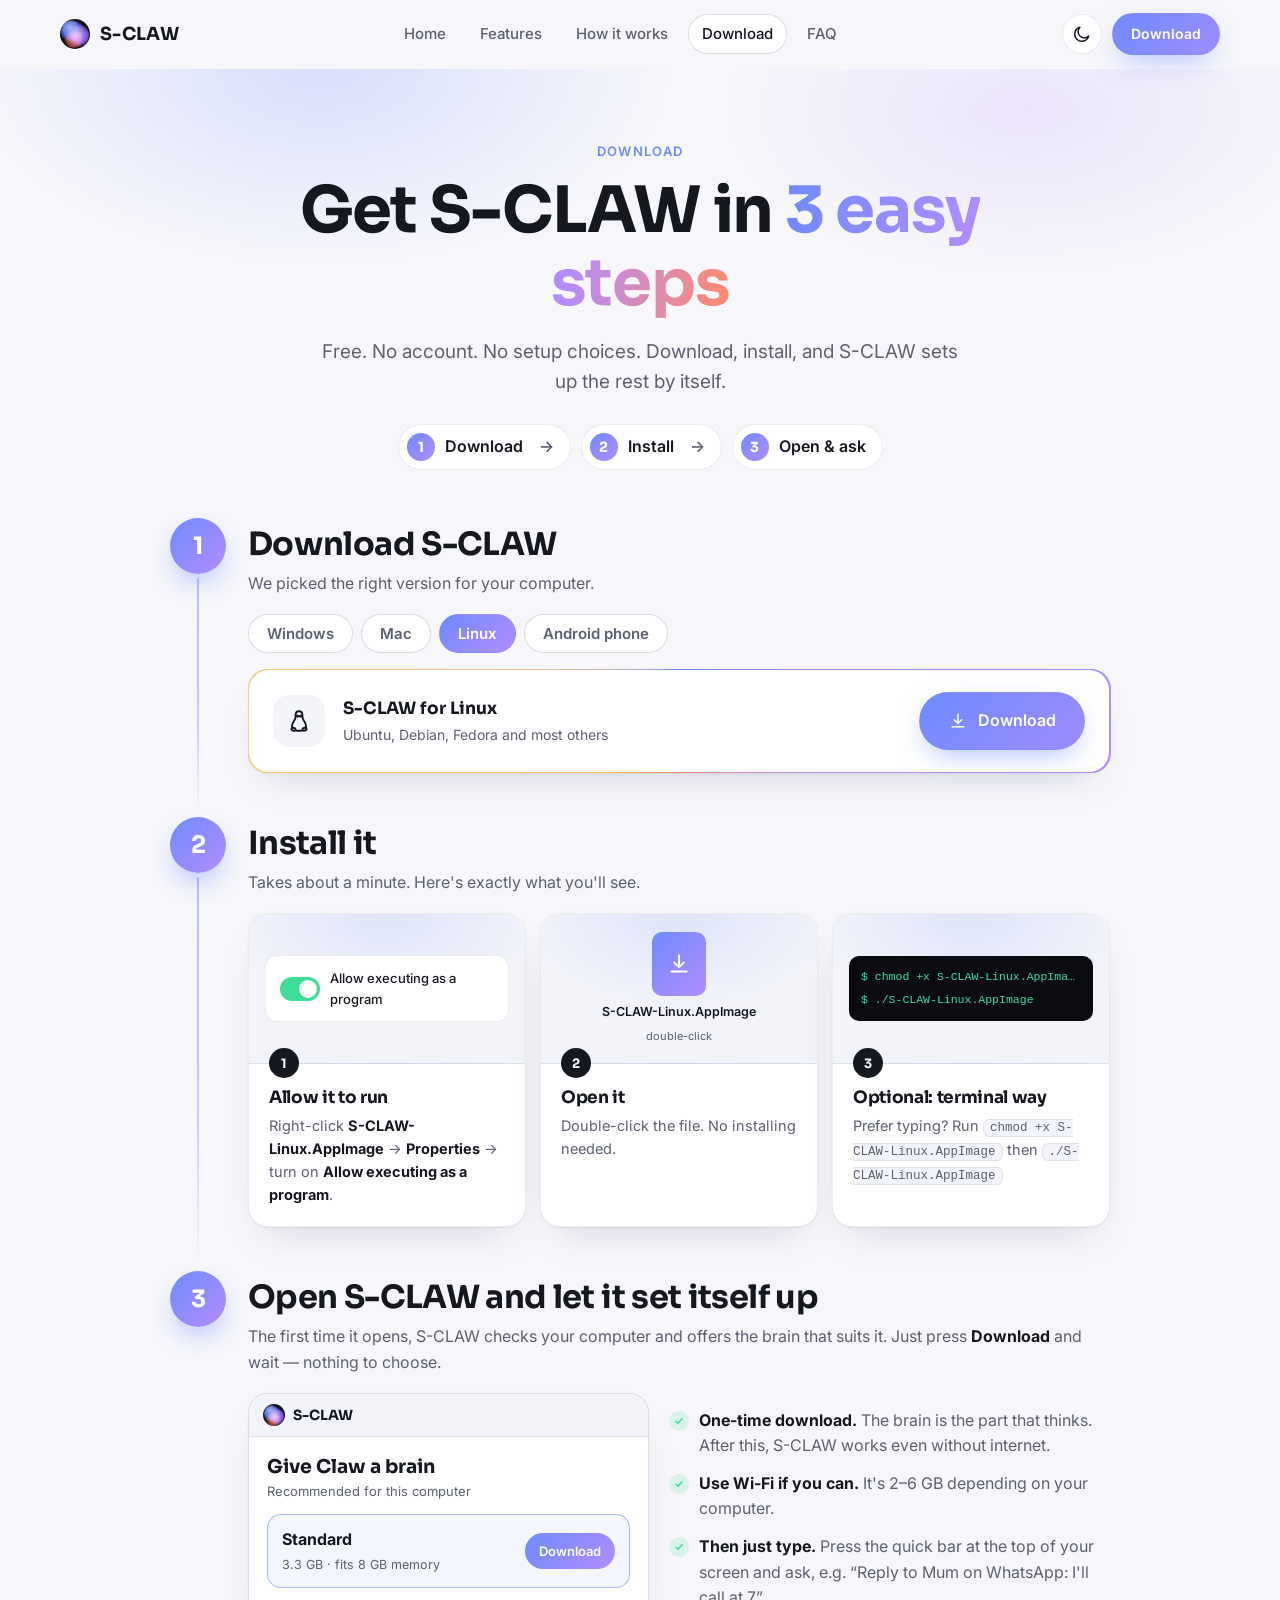
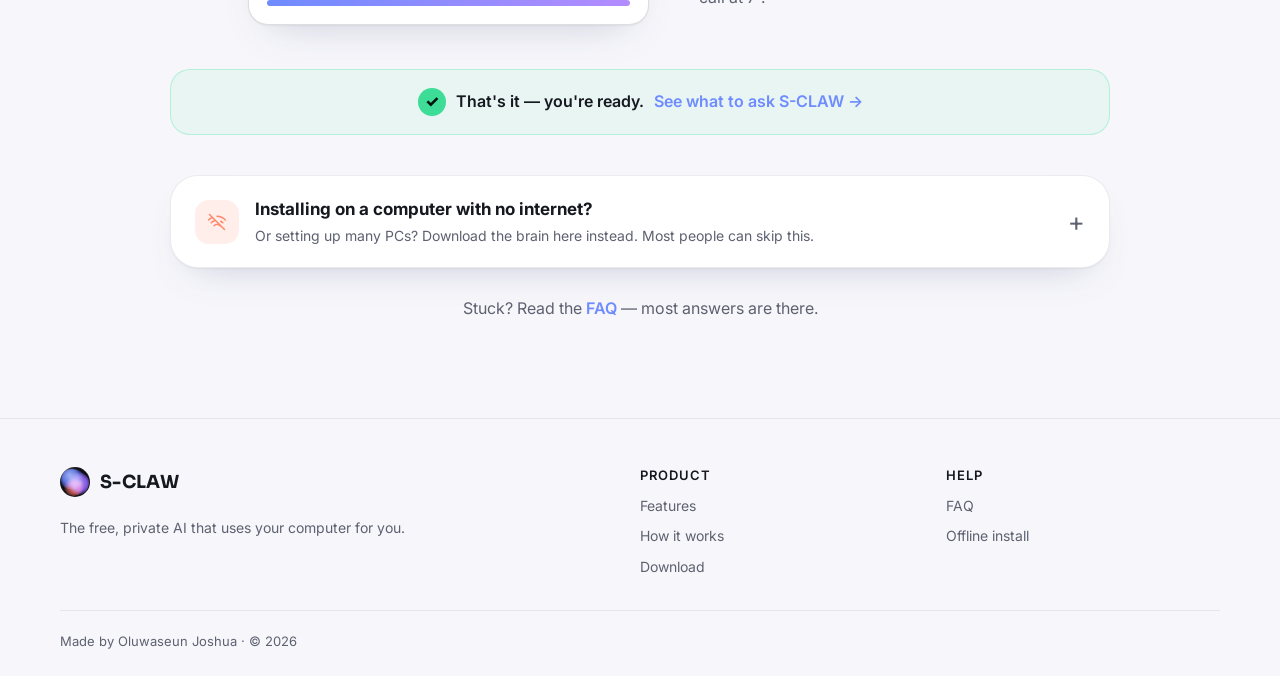
==== commit ce5bc2ea: "Revert "Redesign: distinct identity, clearer pages, focused download" This reverts commit 4a49ccb302" ====
--- a/download.html
+++ b/download.html
@@ -3,16 +3,17 @@
 <head>
   <meta charset="utf-8" />
   <meta name="viewport" content="width=device-width, initial-scale=1" />
-  <title>Download S-CLAW — Windows, Mac and Linux</title>
-  <meta name="description" content="Download S-CLAW free for Windows, Mac or Linux. No account. Ready in about five minutes." />
-  <meta name="theme-color" content="#0f1226" />
-  <meta property="og:title" content="Download S-CLAW — Windows, Mac and Linux" />
-  <meta property="og:description" content="Download S-CLAW free for Windows, Mac or Linux. No account. Ready in about five minutes." />
+  <title>Download S-CLAW — Windows, Mac, Linux</title>
+  <meta name="description" content="Download S-CLAW for Windows, Mac or Linux. Free, no account, always the latest version." />
+  <meta name="theme-color" content="#0b0c10" />
+  <meta property="og:title" content="Download S-CLAW — Windows, Mac, Linux" />
+  <meta property="og:description" content="Free, private AI agent. Download, install, and just tell it what to do." />
   <meta property="og:image" content="/assets/icon-512.png" />
   <link rel="icon" href="/assets/favicon.svg" type="image/svg+xml" />
   <link rel="apple-touch-icon" href="/assets/icon-512.png" />
-  <link rel="preload" href="/fonts/bricolage.woff2" as="font" type="font/woff2" crossorigin />
-  <link rel="preload" href="/fonts/figtree.woff2" as="font" type="font/woff2" crossorigin />
+  <link rel="preconnect" href="https://fonts.googleapis.com" />
+  <link rel="preconnect" href="https://fonts.gstatic.com" crossorigin />
+  <link href="https://fonts.googleapis.com/css2?family=Sora:wght@500;600;700&family=Inter:wght@400;500;600&display=swap" rel="stylesheet" />
   <link rel="stylesheet" href="/styles.css" />
   <script>
     try { var t = localStorage.getItem("sclaw-theme"); if (t) document.documentElement.dataset.theme = t;
@@ -36,7 +37,7 @@
         <a href="/faq">FAQ</a>
       </nav>
       <div class="nav-actions">
-        <button class="icon-btn" id="themeBtn" type="button" aria-label="Switch to light mode">
+        <button class="icon-btn" id="themeBtn" type="button" aria-label="Switch to light mode" title="Switch theme">
           <svg class="i-sun" viewBox="0 0 24 24" aria-hidden="true"><circle cx="12" cy="12" r="4.5"/><path d="M12 2v2.5M12 19.5V22M2 12h2.5M19.5 12H22M4.9 4.9l1.8 1.8M17.3 17.3l1.8 1.8M4.9 19.1l1.8-1.8M17.3 6.7l1.8-1.8"/></svg>
           <svg class="i-moon" viewBox="0 0 24 24" aria-hidden="true"><path d="M20 14.5A8.5 8.5 0 1 1 9.5 4a7 7 0 0 0 10.5 10.5z"/></svg>
         </button>
@@ -52,99 +53,129 @@
         <a href="/how-it-works">How it works</a>
         <a href="/download" aria-current="page">Download</a>
         <a href="/faq">FAQ</a>
-      <a class="btn btn-primary" href="/download">Download S-CLAW</a>
     </nav>
   </header>
 
   <main id="main">
-    <section class="page-head">
+    <section class="page-hero dl-hero">
+      <div class="page-glow" aria-hidden="true"></div>
       <div class="wrap">
-        <h1>Download S-CLAW.</h1>
-        <p class="lead">Free, with no account. Download, install, open. S-CLAW sets up the rest by itself.</p>
+        <p class="eyebrow">Download</p>
+        <h1>Get S-CLAW in <span class="grad">3 easy steps</span></h1>
+        <p class="lead">Free. No account. No setup choices. Download, install, and S-CLAW sets up the rest by itself.</p>
+        <ol class="mini-steps" aria-label="The three steps">
+          <li><span>1</span>Download</li>
+          <li><span>2</span>Install</li>
+          <li><span>3</span>Open &amp; ask</li>
+        </ol>
       </div>
     </section>
 
-    <section class="section tight">
-      <div class="wrap">
-        <div class="desk">
-          <div class="desk-get">
-            <div class="seg" role="radiogroup" aria-label="Your computer" id="osPick">
+    <section class="section first">
+      <div class="wrap guide">
+
+        <!-- STEP 1 -->
+        <article class="g-step" id="step1">
+          <div class="g-num" aria-hidden="true">1</div>
+          <div class="g-body">
+            <h2>Download S-CLAW</h2>
+            <p class="g-sub" id="osLine">We picked the right version for your computer.</p>
+            <div class="os-pick" role="radiogroup" aria-label="Your computer" id="osPick">
               <button type="button" role="radio" data-os="windows">Windows</button>
               <button type="button" role="radio" data-os="mac">Mac</button>
               <button type="button" role="radio" data-os="linux">Linux</button>
-              <button type="button" role="radio" data-os="android">Android</button>
+              <button type="button" role="radio" data-os="android">Android phone</button>
             </div>
-            <p class="get-hint" id="osLine">We picked the right version for your computer.</p>
-            <div id="getBox" aria-live="polite"><!-- filled by app.js --></div>
+            <div id="dlBox" class="dl-box" aria-live="polite"><!-- filled by app.js --></div>
           </div>
+        </article>
 
-          <div class="desk-show" id="player">
-            <ol class="player-tabs" role="tablist" aria-label="Install steps">
-              <li><button type="button" role="tab" data-step="0">1. Download</button></li>
-              <li><button type="button" role="tab" data-step="1">2. Install</button></li>
-              <li><button type="button" role="tab" data-step="2">3. Open</button></li>
-            </ol>
-            <div class="screen" id="screen" role="tabpanel" aria-live="polite"></div>
-            <div class="cap" id="cap"></div>
+        <!-- STEP 2 -->
+        <article class="g-step" id="step2">
+          <div class="g-num" aria-hidden="true">2</div>
+          <div class="g-body">
+            <h2>Install it</h2>
+            <p class="g-sub">Takes about a minute. Here's exactly what you'll see.</p>
+            <ol class="install-cards" id="installCards"><!-- filled by app.js --></ol>
           </div>
-        </div>
+        </article>
 
-        <div class="after">
-          <div class="box">
-            <h3>The first time you open it</h3>
-            <p>S-CLAW checks your computer and offers the brain that suits it. Press <b>Download</b> once. It's 2 to 6 GB, so Wi-Fi is best. After that it works offline.</p>
+        <!-- STEP 3 -->
+        <article class="g-step" id="step3">
+          <div class="g-num" aria-hidden="true">3</div>
+          <div class="g-body">
+            <h2>Open S-CLAW and let it set itself up</h2>
+            <p class="g-sub">The first time it opens, S-CLAW checks your computer and offers the brain that suits it. Just press <b>Download</b> and wait — nothing to choose.</p>
+            <div class="setup-demo">
+              <div class="mock-app" aria-hidden="true">
+                <div class="mock-bar"><span class="orb orb-xs"><i></i><i></i><i></i></span> S-CLAW</div>
+                <div class="mock-body">
+                  <p class="mock-title">Give Claw a brain</p>
+                  <p class="mock-text">Recommended for this computer</p>
+                  <div class="mock-brain"><b>Standard</b><span>3.3 GB · fits 8 GB memory</span><span class="mock-btn">Download</span></div>
+                  <div class="mock-progress"><i></i></div>
+                </div>
+              </div>
+              <ul class="setup-points">
+                <li><b>One-time download.</b> The brain is the part that thinks. After this, S-CLAW works even without internet.</li>
+                <li><b>Use Wi-Fi if you can.</b> It's 2–6 GB depending on your computer.</li>
+                <li><b>Then just type.</b> Press the quick bar at the top of your screen and ask, e.g. “Reply to Mum on WhatsApp: I'll call at 7”.</li>
+              </ul>
+            </div>
           </div>
-          <div class="box">
-            <h3>Then just ask</h3>
-            <p>Press the quick bar at the top of your screen and type something like “Reply to Mum on WhatsApp: I'll call at 7”. <a class="link" href="/features">More ideas</a></p>
-          </div>
-        </div>
+        </article>
 
-        <details class="offline" id="offline">
+        <p class="done-line"><span class="done-tick" aria-hidden="true">✓</span> That's it — you're ready. <a href="/how-it-works">See what to ask S-CLAW →</a></p>
+
+        <!-- OFFLINE / MANY PCS -->
+        <details class="offline" id="brains">
           <summary>
             <span class="off-ico" aria-hidden="true"><svg viewBox="0 0 24 24"><path d="M3 3l18 18M8.5 16.5a5 5 0 0 1 7 0M5 13a10 10 0 0 1 4-2.4M19 13a10 10 0 0 0-2.6-1.9M2 9.5a15 15 0 0 1 5-3M22 9.5A15 15 0 0 0 12 5"/></svg></span>
-            <span><b>Installing on a computer with no internet?</b><small>Or setting up many computers? Get the brain here instead. Most people can skip this.</small></span>
+            <span><b>Installing on a computer with no internet?</b><small>Or setting up many PCs? Download the brain here instead. Most people can skip this.</small></span>
           </summary>
           <div class="off-body">
             <p class="off-q">How much memory (RAM) does that computer have?</p>
-            <div class="ram-pick" role="radiogroup" aria-label="Computer memory" id="ramPick"></div>
+            <div class="ram-pick" role="radiogroup" aria-label="Computer memory" id="ramPick"><!-- filled by app.js --></div>
             <details class="ram-help">
-              <summary>How do I check?</summary>
+              <summary>How do I check my memory?</summary>
               <ul>
-                <li><b>Windows:</b> press <kbd>Ctrl</kbd> + <kbd>Shift</kbd> + <kbd>Esc</kbd>, open <b>Performance</b>, then <b>Memory</b>.</li>
-                <li><b>Mac:</b> Apple menu, then <b>About This Mac</b>, and look at Memory.</li>
-                <li><b>Linux:</b> run <code>free -h</code> and look at the total.</li>
+                <li><b>Windows:</b> press <kbd>Ctrl</kbd> + <kbd>Shift</kbd> + <kbd>Esc</kbd> → <b>Performance</b> → <b>Memory</b>. Or Settings → System → About → “Installed RAM”.</li>
+                <li><b>Mac:</b> Apple menu → <b>About This Mac</b> → “Memory”.</li>
+                <li><b>Linux:</b> run <code>free -h</code> and look at “Mem total”.</li>
               </ul>
             </details>
-            <div id="brainBox" class="brain-box" aria-live="polite"></div>
+            <div id="brainBox" class="brain-box" aria-live="polite"><!-- filled by app.js --></div>
           </div>
         </details>
 
-        <p class="muted" style="margin-top:28px">Stuck? Most answers are in <a class="link" href="/faq">Questions</a>.</p>
+        <p class="help-line">Stuck? Read the <a href="/faq">FAQ</a> — most answers are there.</p>
       </div>
     </section>
   </main>
 
   <footer class="foot">
-    <div class="wrap">
-      <div class="foot-grid">
-        <div>
-          <a class="brand" href="/"><span class="orb orb-sm" aria-hidden="true"><i></i><i></i><i></i></span><span class="brand-name">S-CLAW</span></a>
-          <p class="foot-tag">The free, private AI that uses your computer for you.</p>
-        </div>
-        <nav aria-label="Product">
-          <h4>Product</h4>
-          <a href="/features">What it can do</a>
-          <a href="/how-it-works">How it works</a>
-          <a href="/download">Download</a>
-        </nav>
-        <nav aria-label="Help">
-          <h4>Help</h4>
-          <a href="/faq">Questions</a>
-          <a href="/download#offline">Install without internet</a>
-        </nav>
+    <div class="wrap foot-grid">
+      <div>
+        <a class="brand" href="/">
+          <span class="orb orb-sm" aria-hidden="true"><i></i><i></i><i></i></span>
+          <span class="brand-name">S-CLAW</span>
+        </a>
+        <p class="foot-tag">The free, private AI that uses your computer for you.</p>
       </div>
-      <p class="foot-bottom">Made by Oluwaseun Joshua, <span id="year">2026</span>.</p>
+      <nav aria-label="Product">
+        <h4>Product</h4>
+        <a href="/features">Features</a>
+        <a href="/how-it-works">How it works</a>
+        <a href="/download">Download</a>
+      </nav>
+      <nav aria-label="Help">
+        <h4>Help</h4>
+        <a href="/faq">FAQ</a>
+        <a href="/download#brains">Offline install</a>
+      </nav>
+    </div>
+    <div class="wrap foot-bottom">
+      <p>Made by Oluwaseun Joshua · © <span id="year">2026</span></p>
     </div>
   </footer>
 
--- a/styles.css
+++ b/styles.css
@@ -1,437 +1,611 @@
-/* =====================================================================
-   S-CLAW — design system
-   Colour has meaning everywhere on the site:
-     act  (periwinkle) = S-CLAW is working
-     ask  (ember)      = it needs your OK
-     done (mint)       = finished and checked
-   ===================================================================== */
-@font-face { font-family: "Bricolage"; src: url("/fonts/bricolage.woff2") format("woff2"); font-weight: 200 800; font-stretch: 75% 100%; font-display: swap; }
-@font-face { font-family: "Figtree"; src: url("/fonts/figtree.woff2") format("woff2"); font-weight: 300 900; font-display: swap; }
-
+/* ---------- tokens ---------- */
 :root {
-  --display: "Bricolage", "Figtree", system-ui, sans-serif;
-  --font: "Figtree", system-ui, -apple-system, "Segoe UI", Roboto, sans-serif;
+  --blue: #6e8bff;
+  --violet: #b38cff;
+  --peach: #ff8a6b;
+  --gold: #ffd27a;
+  --r-sm: 12px;
+  --r: 20px;
+  --r-lg: 28px;
   --ease: cubic-bezier(.2, .7, .2, 1);
-  --r-s: 12px; --r-m: 20px; --r-l: 32px;
-  --wrap: 1180px;
+  --font: "Inter", system-ui, -apple-system, "Segoe UI", Roboto, sans-serif;
+  --display: "Sora", var(--font);
 }
 [data-theme="dark"] {
-  --bg: #0f1226; --bg-2: #13173a;
-  --surface: #181c3a; --surface-2: #20254a; --raise: #262c56;
-  --line: rgba(184, 192, 255, .11); --line-2: rgba(184, 192, 255, .2);
-  --text: #eef0ff; --muted: #a3a8cc; --faint: #6f7499;
-  --act: #7b93ff; --act-2: #b79cff; --ask: #ff8a5c; --done: #3ddc97;
-  --on-act: #0f1226;
-  --shadow: 0 30px 60px -30px rgba(3, 4, 20, .8);
+  --bg: #0b0c10;
+  --bg-2: #111318;
+  --surface: #15171d;
+  --surface-2: #1b1e26;
+  --line: rgba(255, 255, 255, .08);
+  --line-2: rgba(255, 255, 255, .14);
+  --text: #ededf0;
+  --muted: #a6a7ae;
+  --shadow: 0 1px 0 rgba(255, 255, 255, .04) inset, 0 20px 50px -24px rgba(0, 0, 0, .7);
   color-scheme: dark;
 }
 [data-theme="light"] {
-  --bg: #f2f3fa; --bg-2: #e8eaf6;
-  --surface: #ffffff; --surface-2: #eceefa; --raise: #ffffff;
-  --line: rgba(15, 18, 38, .1); --line-2: rgba(15, 18, 38, .18);
-  --text: #0f1226; --muted: #4f5578; --faint: #7d82a3;
-  --act: #4a62ee; --act-2: #7d5ff0; --ask: #d9541f; --done: #0e9a63;
-  --on-act: #ffffff;
-  --shadow: 0 24px 50px -28px rgba(30, 36, 90, .35);
+  --bg: #f7f7fb;
+  --bg-2: #eef0f7;
+  --surface: #ffffff;
+  --surface-2: #f3f4fa;
+  --line: rgba(20, 24, 40, .08);
+  --line-2: rgba(20, 24, 40, .14);
+  --text: #16181f;
+  --muted: #5d6170;
+  --shadow: 0 1px 2px rgba(20, 24, 40, .05), 0 18px 40px -22px rgba(40, 50, 100, .25);
   color-scheme: light;
 }
 
+/* ---------- base ---------- */
 *, *::before, *::after { box-sizing: border-box; }
-html { scroll-behavior: smooth; scroll-padding-top: 88px; -webkit-text-size-adjust: 100%; }
-body { margin: 0; background: var(--bg); color: var(--text); font: 400 17px/1.6 var(--font); -webkit-font-smoothing: antialiased; overflow-x: hidden; }
-h1, h2, h3 { font-family: var(--display); margin: 0; font-weight: 720; letter-spacing: -.022em; font-stretch: 92%; }
-h1 { font-size: clamp(44px, 7vw, 94px); line-height: .98; letter-spacing: -.028em; font-stretch: 92%; }
-h2 { font-size: clamp(32px, 4.4vw, 58px); line-height: 1.02; }
-h3 { font-size: 22px; line-height: 1.2; letter-spacing: -.015em; font-weight: 700; }
+html { scroll-behavior: smooth; scroll-padding-top: 84px; }
+body {
+  margin: 0; background: var(--bg); color: var(--text);
+  font: 400 16px/1.6 var(--font); -webkit-font-smoothing: antialiased;
+  transition: background .3s var(--ease), color .3s var(--ease);
+  overflow-x: hidden;
+}
+h1, h2, h3 { font-family: var(--display); line-height: 1.15; margin: 0; letter-spacing: -.02em; }
 p { margin: 0; }
-a { color: inherit; }
-b, strong { font-weight: 650; }
-svg { width: 20px; height: 20px; fill: none; stroke: currentColor; stroke-width: 1.9; stroke-linecap: round; stroke-linejoin: round; flex: none; }
-:focus-visible { outline: 3px solid var(--act); outline-offset: 3px; border-radius: 10px; }
-code, kbd { font: 600 .86em/1.4 ui-monospace, "Cascadia Mono", Consolas, monospace; padding: 1px 7px; border-radius: 7px; background: var(--surface-2); border: 1px solid var(--line); overflow-wrap: anywhere; }
-.skip { position: absolute; left: -999px; top: 8px; z-index: 300; background: var(--act); color: var(--on-act); padding: 8px 14px; border-radius: 10px; }
+a { color: inherit; text-decoration: none; }
+svg { width: 20px; height: 20px; fill: none; stroke: currentColor; stroke-width: 1.8; stroke-linecap: round; stroke-linejoin: round; flex: none; }
+:focus-visible { outline: 2px solid var(--blue); outline-offset: 3px; border-radius: 10px; }
+.skip { position: absolute; left: -999px; top: 8px; z-index: 100; background: var(--blue); color: #fff; padding: 8px 14px; border-radius: 10px; }
 .skip:focus { left: 12px; }
-.wrap { width: min(var(--wrap), 100% - 40px); margin-inline: auto; }
-.wide { width: min(1340px, 100% - 24px); margin-inline: auto; }
-.lead { font-size: clamp(18px, 1.5vw, 21px); line-height: 1.55; color: var(--muted); max-width: 34em; }
-.muted { color: var(--muted); }
-.nw { white-space: nowrap; }
-.desk > * { min-width: 0; }
-.sr { position: absolute; width: 1px; height: 1px; overflow: hidden; clip: rect(0 0 0 0); white-space: nowrap; }
-
-/* ---------- logo orb (the brand mark, gently alive) ---------- */
-.orb { position: relative; display: inline-grid; border-radius: 50%; isolation: isolate; flex: none; overflow: hidden;
-  background: radial-gradient(circle at 50% 50%, #1d2140, #0b0c18 70%); }
-.orb i { position: absolute; border-radius: 50%; mix-blend-mode: screen; animation: orb-spin 8s linear infinite; }
-.orb i:nth-child(1) { inset: 6% 20% 24% 4%; background: radial-gradient(circle, #7b93ff, transparent 68%); }
-.orb i:nth-child(2) { inset: 18% 4% 6% 22%; background: radial-gradient(circle, #b79cff, transparent 68%); animation-duration: 11s; animation-direction: reverse; }
-.orb i:nth-child(3) { inset: 32% 22% 4% 16%; background: radial-gradient(circle, #ff8a5c, transparent 66%); animation-duration: 13s; opacity: .8; }
-.orb::after { content: ""; position: absolute; inset: 0; border-radius: 50%; background: radial-gradient(circle at 32% 26%, rgba(255,255,255,.4), transparent 34%); }
+.wrap { width: min(1160px, 100% - 40px); margin-inline: auto; }
+.narrow { width: min(760px, 100% - 40px); }
+
+/* ---------- animated orb logo ---------- */
+.orb { position: relative; display: inline-grid; place-items: center; border-radius: 50%; isolation: isolate; flex: none; }
+.orb i {
+  position: absolute; inset: 8%; border-radius: 46% 54% 50% 50% / 52% 46% 54% 48%;
+  mix-blend-mode: screen; filter: blur(var(--blur, 3px)); opacity: .95;
+  animation: orb-spin 7s linear infinite, orb-morph 5s ease-in-out infinite alternate;
+}
+.orb { background: radial-gradient(circle at 50% 50%, #1a1d2b, #0b0c12 70%); box-shadow: 0 0 0 1px rgba(255,255,255,.06) inset; }
+.orb i:nth-child(1) { inset: 6% 18% 22% 4%; background: radial-gradient(circle at 40% 40%, var(--blue) 0, #4a63e0 40%, transparent 70%); }
+.orb i:nth-child(2) { inset: 16% 4% 6% 22%; background: radial-gradient(circle at 60% 50%, var(--violet) 0, #7b4fe0 40%, transparent 70%); animation-duration: 9s, 6s; animation-direction: reverse, alternate; }
+.orb i:nth-child(3) { inset: 30% 20% 4% 14%; background: radial-gradient(circle at 50% 60%, var(--peach) 0, #e0563a 35%, transparent 68%); animation-duration: 11s, 7s; opacity: .75; }
+.orb::after { content: ""; position: absolute; inset: 0; border-radius: 50%; background: radial-gradient(circle at 32% 26%, rgba(255,255,255,.35), transparent 32%); z-index: 2; }
+.orb-xs { width: 22px; height: 22px; --blur: 1.5px; }
+.orb-sm { width: 30px; height: 30px; --blur: 2px; }
+.orb-md { width: 76px; height: 76px; --blur: 5px; }
+.orb-xl { width: clamp(220px, 30vw, 320px); height: clamp(220px, 30vw, 320px); --blur: 10px; }
+.orb-xl b { position: absolute; inset: -18%; border-radius: 50%; background: radial-gradient(circle, rgba(110,139,255,.35), transparent 65%); z-index: -1; animation: breathe 4s ease-in-out infinite; }
 @keyframes orb-spin { to { transform: rotate(360deg); } }
-.orb-xs { width: 20px; height: 20px; } .orb-sm { width: 30px; height: 30px; } .orb-md { width: 64px; height: 64px; }
-.orb-xl { width: 260px; height: 260px; }
+@keyframes orb-morph {
+  0% { border-radius: 46% 54% 50% 50% / 52% 46% 54% 48%; scale: 1; }
+  50% { border-radius: 58% 42% 44% 56% / 44% 58% 42% 56%; scale: 1.06; }
+  100% { border-radius: 40% 60% 56% 44% / 58% 40% 60% 42%; scale: .96; }
+}
+@keyframes breathe { 50% { transform: scale(1.12); opacity: .7; } }
 
 /* ---------- buttons ---------- */
-.btn { display: inline-flex; align-items: center; justify-content: center; gap: 10px; padding: 14px 26px; border-radius: 999px; border: 1.5px solid transparent;
-  font: 650 16px/1 var(--font); text-decoration: none; cursor: pointer; white-space: nowrap; transition: transform .15s var(--ease), background .2s, border-color .2s, box-shadow .2s; }
-.btn:active { transform: translateY(1px) scale(.99); }
-.btn-primary { background: var(--act); color: var(--on-act); box-shadow: 0 14px 34px -14px var(--act); }
-.btn-primary:hover { background: color-mix(in srgb, var(--act) 86%, white); }
-.btn-quiet { background: transparent; color: var(--text); border-color: var(--line-2); }
-.btn-quiet:hover { background: var(--surface); }
-.btn-big { padding: 19px 34px; font-size: 18px; }
-.btn-sm { padding: 10px 18px; font-size: 15px; }
-.btn svg { width: 20px; height: 20px; }
-.icon-btn { width: 42px; height: 42px; border-radius: 50%; display: grid; place-items: center; background: transparent; border: 1.5px solid var(--line-2); color: var(--text); cursor: pointer; }
-.icon-btn:hover { background: var(--surface); }
+.btn { display: inline-flex; align-items: center; justify-content: center; gap: 10px; border-radius: 999px; font-weight: 600; border: 1px solid transparent; cursor: pointer; transition: transform .2s var(--ease), box-shadow .2s var(--ease), background .2s var(--ease); white-space: nowrap; }
+.btn:active { transform: scale(.98); }
+.btn-sm { padding: 9px 18px; font-size: 14px; }
+.btn-lg { padding: 15px 26px; font-size: 16px; }
+.btn-primary { background: linear-gradient(135deg, var(--blue), var(--violet)); color: #fff; box-shadow: 0 10px 30px -10px rgba(110, 139, 255, .7); }
+.btn-primary:hover { transform: translateY(-2px); box-shadow: 0 16px 36px -12px rgba(110, 139, 255, .85); }
+.btn-ghost { background: var(--surface); border-color: var(--line-2); color: var(--text); }
+.btn-ghost:hover { background: var(--surface-2); }
+.icon-btn { width: 40px; height: 40px; border-radius: 50%; display: grid; place-items: center; background: var(--surface); border: 1px solid var(--line); color: var(--text); cursor: pointer; transition: background .2s; }
+.icon-btn:hover { background: var(--surface-2); }
 [data-theme="dark"] .i-moon, [data-theme="light"] .i-sun { display: none; }
-.link { color: var(--act); font-weight: 650; text-underline-offset: 4px; }
 
 /* ---------- nav ---------- */
-.nav { position: sticky; top: 0; z-index: 100; background: color-mix(in srgb, var(--bg) 88%, transparent); border-bottom: 1px solid transparent; transition: border-color .2s; }
-.nav.scrolled { border-color: var(--line); }
-@supports (backdrop-filter: blur(1px)) { .nav { backdrop-filter: saturate(1.4) blur(8px); -webkit-backdrop-filter: saturate(1.4) blur(8px); } }
-.nav-inner { display: flex; align-items: center; gap: 24px; height: 72px; }
-.brand { display: inline-flex; align-items: center; gap: 10px; text-decoration: none; }
-.brand-name { font: 800 20px var(--display); letter-spacing: -.02em; font-stretch: 90%; }
-.nav-links { display: flex; gap: 4px; margin-left: auto; }
-.nav-links a { padding: 9px 14px; border-radius: 999px; color: var(--muted); font-weight: 550; font-size: 15.5px; text-decoration: none; }
-.nav-links a:hover { color: var(--text); }
-.nav-links a[aria-current="page"] { color: var(--text); background: var(--surface); }
+.nav { position: sticky; top: 0; z-index: 50; transition: background .3s, border-color .3s; border-bottom: 1px solid transparent; }
+.nav.scrolled { background: color-mix(in srgb, var(--bg) 82%, transparent); backdrop-filter: blur(14px); -webkit-backdrop-filter: blur(14px); border-color: var(--line); }
+.nav-inner { display: flex; align-items: center; justify-content: space-between; height: 68px; gap: 20px; }
+.brand { display: inline-flex; align-items: center; gap: 10px; }
+.brand-name { font-family: var(--display); font-weight: 700; font-size: 18px; letter-spacing: .02em; }
+.nav-links { display: flex; gap: 6px; }
+.nav-links a { padding: 8px 14px; border-radius: 999px; color: var(--muted); font-size: 15px; font-weight: 500; transition: color .2s, background .2s; }
+.nav-links a:hover { color: var(--text); background: var(--surface); }
 .nav-actions { display: flex; align-items: center; gap: 10px; }
 .menu-btn { display: none; }
 .mobile-menu { display: none; }
 
+/* ---------- hero ---------- */
+.hero { position: relative; padding: 44px 0 40px; overflow: hidden; }
+.glow { position: absolute; inset: -20% -10% auto; height: 700px; background:
+  radial-gradient(40% 50% at 70% 35%, rgba(110,139,255,.22), transparent 70%),
+  radial-gradient(30% 40% at 85% 60%, rgba(179,140,255,.18), transparent 70%); pointer-events: none; }
+.pill { display: inline-flex; align-items: center; gap: 8px; padding: 7px 14px; border-radius: 999px; background: var(--surface); border: 1px solid var(--line); font-size: 13px; font-weight: 500; color: var(--muted); }
+.dot { width: 8px; height: 8px; border-radius: 50%; background: #3ddc97; box-shadow: 0 0 0 4px rgba(61,220,151,.18); }
+h1 { font-size: clamp(38px, 5.6vw, 64px); margin: 22px 0 20px; font-weight: 700; }
+.grad { background: linear-gradient(100deg, var(--blue), var(--violet) 55%, var(--peach)); -webkit-background-clip: text; background-clip: text; color: transparent; }
+.lead { font-size: clamp(17px, 1.6vw, 19px); color: var(--muted); max-width: 34em; }
+.hero-cta { display: flex; flex-wrap: wrap; gap: 12px; margin: 32px 0 16px; }
+.fine { font-size: 13px; color: var(--muted); }
+
+.cmd { position: relative; z-index: 3; margin-top: -48px; width: min(440px, 100%); background: color-mix(in srgb, var(--surface) 88%, transparent); backdrop-filter: blur(16px); -webkit-backdrop-filter: blur(16px); border: 1px solid var(--line-2); border-radius: var(--r-lg); padding: 14px; box-shadow: var(--shadow); }
+.cmd-bar { display: flex; align-items: center; gap: 10px; padding: 10px 14px; border-radius: 999px; background: var(--surface-2); border: 1px solid var(--line); font-size: 14px; font-weight: 500; min-height: 44px; }
+.cmd-text { white-space: nowrap; overflow: hidden; text-overflow: ellipsis; }
+.caret { width: 2px; height: 18px; background: var(--blue); animation: blink 1s steps(1) infinite; flex: none; }
+@keyframes blink { 50% { opacity: 0; } }
+.cmd-steps { list-style: none; margin: 12px 4px 2px; padding: 0; display: grid; gap: 8px; font-size: 14px; }
+.cmd-steps li { display: flex; align-items: center; gap: 10px; color: var(--muted); opacity: 0; translate: 0 6px; transition: opacity .35s var(--ease), translate .35s var(--ease); }
+.cmd-steps li.show { opacity: 1; translate: 0 0; }
+.cmd-steps li::before { content: ""; width: 18px; height: 18px; border-radius: 50%; flex: none; background: rgba(61,220,151,.15) url("data:image/svg+xml,%3Csvg xmlns='http://www.w3.org/2000/svg' viewBox='0 0 24 24' fill='none' stroke='%233ddc97' stroke-width='3' stroke-linecap='round' stroke-linejoin='round'%3E%3Cpath d='M6 12.5l4 4 8-9'/%3E%3C/svg%3E") center/12px no-repeat; }
+.cmd-steps li.ask { color: var(--text); font-weight: 500; }
+.cmd-steps li.ask::before { background: rgba(255,210,122,.18) url("data:image/svg+xml,%3Csvg xmlns='http://www.w3.org/2000/svg' viewBox='0 0 24 24' fill='none' stroke='%23e6b35a' stroke-width='3' stroke-linecap='round'%3E%3Cpath d='M12 7v6M12 17h.01'/%3E%3C/svg%3E") center/12px no-repeat; }
+.chip { margin-left: auto; padding: 4px 12px; border-radius: 999px; background: linear-gradient(135deg, var(--blue), var(--violet)); color: #fff; font-size: 12px; font-weight: 600; }
+
 /* ---------- sections ---------- */
-.section { padding: clamp(72px, 9vw, 128px) 0; }
-.section.tight { padding-top: 32px; }
-.band { background: var(--bg-2); }
-.sec-title { max-width: 18em; }
-.sec-title + .lead { margin-top: 18px; }
-
-/* =====================================================================
-   HOME
-   ===================================================================== */
-.hero { position: relative; padding: clamp(40px, 6vw, 80px) 0 0; overflow: hidden; }
-.hero::before { content: ""; position: absolute; inset: 0 0 auto; height: 900px; pointer-events: none;
-  background: radial-gradient(50% 60% at 78% 30%, color-mix(in srgb, var(--act) 18%, transparent), transparent 70%),
-              radial-gradient(40% 50% at 10% 10%, color-mix(in srgb, var(--act-2) 12%, transparent), transparent 70%); }
-.hero-top { position: relative; display: grid; grid-template-columns: 1.35fr .9fr; gap: 48px; align-items: end; }
-.hero h1 { max-width: 9.5em; }
-.hero-side { padding-bottom: 10px; }
-.hero-side .lead { margin-bottom: 26px; }
-.hero-cta { display: flex; flex-wrap: wrap; gap: 12px; }
-.hero-fine { margin-top: 14px; font-size: 14px; color: var(--faint); }
-.hero-fine a { color: var(--muted); }
-
-.stage { position: relative; height: clamp(440px, 50vw, 680px); margin-top: 8px; }
-.stage-canvas { position: absolute; inset: 0; width: 100% !important; height: 100% !important; display: block; }
-.stage-fallback { position: absolute; inset: 0; display: grid; place-items: center; }
-.stage.is3d .stage-fallback { display: none; }
-.stage-caption { position: absolute; left: 50%; bottom: 12px; translate: -50% 0; z-index: 3; display: flex; align-items: center; gap: 10px; max-width: calc(100% - 24px);
-  padding: 10px 18px; border-radius: 999px; background: var(--surface); border: 1px solid var(--line); font-size: 15px; white-space: nowrap; box-shadow: var(--shadow); }
-.stage-caption #stageCaption { overflow: hidden; text-overflow: ellipsis; font-weight: 600; }
-.stage-caption .now { color: var(--muted); }
-.pulse { width: 9px; height: 9px; border-radius: 50%; background: var(--act); box-shadow: 0 0 0 0 var(--act); animation: pulse 1.8s infinite; flex: none; }
-@keyframes pulse { 70% { box-shadow: 0 0 0 9px transparent; } 100% { box-shadow: 0 0 0 0 transparent; } }
-.stage.no3d .stage-caption { display: none; }
-
-/* fallback demo (no 3D) */
-.cmd { width: min(460px, 92%); background: var(--surface); border: 1px solid var(--line-2); border-radius: var(--r-l); padding: 16px; box-shadow: var(--shadow); }
-.cmd-bar { display: flex; align-items: center; gap: 10px; padding: 12px 16px; border-radius: 999px; background: var(--surface-2); font-weight: 600; }
-.cmd-text { white-space: nowrap; overflow: hidden; text-overflow: ellipsis; }
-.caret { width: 2px; height: 18px; background: var(--act); animation: blink 1s steps(1) infinite; flex: none; }
-@keyframes blink { 50% { opacity: 0; } }
-.cmd-steps { list-style: none; margin: 12px 6px 4px; padding: 0; display: grid; gap: 8px; }
-.cmd-steps li { display: flex; align-items: center; gap: 10px; color: var(--muted); }
-.cmd-steps li::before { content: "✓"; width: 20px; height: 20px; border-radius: 50%; display: grid; place-items: center; font-size: 12px; font-weight: 800; color: var(--done); background: color-mix(in srgb, var(--done) 16%, transparent); }
-.cmd-steps li.ask { color: var(--text); }
-.cmd-steps li.ask::before { content: "!"; color: var(--ask); background: color-mix(in srgb, var(--ask) 16%, transparent); }
-.chip { margin-left: auto; padding: 5px 12px; border-radius: 999px; background: var(--act); color: var(--on-act); font-size: 12px; font-weight: 700; }
-
-/* "just say it" sentences */
-.say-head { display: grid; grid-template-columns: 1fr 1fr; gap: 40px; align-items: end; margin-bottom: 48px; }
-.says { list-style: none; margin: 0; padding: 0; border-top: 1px solid var(--line); }
-.says li { display: grid; grid-template-columns: 1fr minmax(220px, 300px); gap: 32px; align-items: baseline; padding: 30px 0; border-bottom: 1px solid var(--line); }
-.say { font: 650 clamp(24px, 3.1vw, 40px)/1.15 var(--display); letter-spacing: -.025em; font-stretch: 90%; }
-.say::before { content: "“"; color: var(--act); }
-.say::after { content: "”"; color: var(--act); }
-.result { display: flex; gap: 10px; align-items: baseline; color: var(--muted); font-size: 16px; }
-.result::before { content: ""; width: 10px; height: 10px; border-radius: 50%; background: var(--done); flex: none; translate: 0 -1px; }
-.apps-line { margin-top: 40px; max-width: 46em; color: var(--muted); font-size: 18px; }
-.apps-line b { color: var(--text); }
-
-/* approval showcase */
-.charge { display: grid; grid-template-columns: 1fr 1fr; gap: clamp(32px, 6vw, 88px); align-items: center; }
-.promises { list-style: none; margin: 32px 0 0; padding: 0; display: grid; gap: 22px; }
-.promises li { display: grid; grid-template-columns: 14px 1fr; gap: 16px; }
-.promises li::before { content: ""; width: 12px; height: 12px; border-radius: 50%; margin-top: 8px; background: var(--c); box-shadow: 0 0 0 5px color-mix(in srgb, var(--c) 18%, transparent); }
-.promises h3 { font-size: 20px; margin-bottom: 4px; }
-.promises p { color: var(--muted); }
-.c-act { --c: var(--act); } .c-ask { --c: var(--ask); } .c-done { --c: var(--done); }
-
-.approval { position: relative; padding: 30px; border-radius: var(--r-l); background: var(--surface); border: 2px solid color-mix(in srgb, var(--ask) 70%, transparent);
-  box-shadow: 0 40px 80px -40px color-mix(in srgb, var(--ask) 55%, transparent), var(--shadow); }
-.ap-tag { display: inline-flex; align-items: center; gap: 8px; color: var(--ask); font-weight: 700; font-size: 15px; }
-.ap-tag::before { content: ""; width: 9px; height: 9px; border-radius: 50%; background: var(--ask); }
-.ap-q { font: 700 clamp(24px, 2.6vw, 32px)/1.2 var(--display); letter-spacing: -.02em; margin: 12px 0 18px; font-stretch: 90%; }
-.ap-detail { display: grid; gap: 10px; padding: 16px 18px; border-radius: var(--r-m); background: var(--surface-2); margin-bottom: 22px; font-size: 15.5px; }
-.ap-detail div { display: grid; grid-template-columns: 90px 1fr; gap: 12px; }
-.ap-detail dt { color: var(--muted); } .ap-detail dd { margin: 0; font-weight: 600; }
-.ap-btns { display: flex; gap: 12px; justify-content: flex-end; }
-.ap-btns span { padding: 12px 22px; border-radius: 999px; font-weight: 650; }
-.ap-no { border: 1.5px solid var(--line-2); }
-.ap-yes { background: var(--act); color: var(--on-act); }
-.ap-steps { list-style: none; margin: 18px 4px 0; padding: 0; display: grid; gap: 8px; font-size: 15px; color: var(--muted); }
-.ap-steps li { display: flex; align-items: center; gap: 10px; }
-.ap-steps li::before { content: "✓"; display: grid; place-items: center; width: 20px; height: 20px; border-radius: 50%; font-size: 11px; font-weight: 900; color: var(--done); background: color-mix(in srgb, var(--done) 16%, transparent); }
-
-/* three steps (a real sequence) */
-.steps3 { list-style: none; margin: 48px 0 0; padding: 0; display: grid; grid-template-columns: repeat(3, 1fr); gap: 0; counter-reset: st; border-top: 2px solid var(--text); }
-.steps3 li { padding: 26px 28px 0 0; counter-increment: st; }
-.steps3 li::before { content: counter(st); display: block; font: 800 clamp(56px, 6vw, 88px)/.9 var(--display); letter-spacing: -.05em; color: var(--act); margin-bottom: 14px; font-stretch: 85%; }
-.steps3 h3 { margin-bottom: 6px; }
-.steps3 p { color: var(--muted); max-width: 22em; }
-
-/* closing call */
-.close { position: relative; overflow: hidden; padding: clamp(56px, 8vw, 100px) clamp(24px, 6vw, 80px); border-radius: 40px; background: var(--act); color: var(--on-act);
-  display: grid; grid-template-columns: 1.4fr auto; gap: 32px; align-items: end; }
-[data-theme="dark"] .close { background: linear-gradient(135deg, #2b3a9c, #4b2f9a); color: #fff; }
-.close h2 { max-width: 12em; }
-.close p { margin-top: 14px; font-size: 18px; opacity: .85; }
-.close .btn-primary { background: #fff; color: #0f1226; box-shadow: none; }
-.close .btn-quiet { color: inherit; border-color: color-mix(in srgb, currentColor 40%, transparent); }
-.close-cta { display: flex; flex-direction: column; gap: 10px; align-items: stretch; }
-.close .orb-xl { position: absolute; right: -60px; top: -80px; opacity: .45; }
-
-/* =====================================================================
-   INNER PAGE HEADERS
-   ===================================================================== */
-.page-head { padding: clamp(48px, 7vw, 96px) 0 clamp(24px, 4vw, 48px); }
-.page-head h1 { max-width: 11em; }
-.page-head .lead { margin-top: 22px; }
-
-/* FEATURES: groups of sentences */
-.groups { border-top: 1px solid var(--line); }
-.group { display: grid; grid-template-columns: minmax(220px, 1fr) 2fr; gap: 40px; padding: 44px 0; border-bottom: 1px solid var(--line); }
-.group-name h2 { font-size: clamp(26px, 2.6vw, 34px); }
-.group-name p { color: var(--muted); margin-top: 10px; max-width: 22em; }
-.group-ico { width: 48px; height: 48px; border-radius: 15px; display: grid; place-items: center; margin-bottom: 18px; color: var(--act); background: color-mix(in srgb, var(--act) 14%, transparent); }
-.group-ico svg { width: 24px; height: 24px; }
-.group .says { border-top: 0; }
-.group .says li { padding: 0 0 22px; border: 0; grid-template-columns: 1fr; gap: 6px; }
-.group .says li + li { padding-top: 22px; border-top: 1px dashed var(--line-2); }
-.group .say { font-size: clamp(22px, 2.3vw, 30px); }
-
-.tiers { width: 100%; border-collapse: collapse; margin-top: 36px; font-size: 16.5px; }
-.tiers th, .tiers td { text-align: left; padding: 18px 16px; border-bottom: 1px solid var(--line); }
-.tiers thead th { color: var(--muted); font-weight: 600; font-size: 14.5px; }
-.tiers tbody th { font: 700 22px var(--display); letter-spacing: -.02em; }
-.tiers tr.pick th, .tiers tr.pick td { background: color-mix(in srgb, var(--act) 8%, transparent); }
-.tiers .tag { display: inline-block; margin-left: 10px; padding: 3px 10px; border-radius: 999px; font: 650 12.5px var(--font); background: var(--act); color: var(--on-act); vertical-align: middle; }
-.table-wrap { overflow-x: auto; }
-
-/* HOW IT WORKS: the flow */
-.flow { list-style: none; margin: 0; padding: 0; counter-reset: fl; }
-.flow > li { counter-increment: fl; display: grid; grid-template-columns: 1fr 1.1fr; gap: clamp(28px, 6vw, 80px); align-items: center; padding: clamp(40px, 6vw, 72px) 0; border-top: 1px solid var(--line); }
-.flow-txt h2 { font-size: clamp(30px, 3.6vw, 46px); }
-.flow-txt h2::before { content: counter(fl); display: inline-grid; place-items: center; width: 44px; height: 44px; margin-right: 14px; border-radius: 50%; vertical-align: 6px;
-  font: 800 20px var(--display); color: var(--on-act); background: var(--c, var(--act)); }
-.flow-txt p { color: var(--muted); margin-top: 14px; font-size: 18px; max-width: 28em; }
-.panel { padding: 22px; border-radius: var(--r-l); background: var(--surface); border: 1px solid var(--line); box-shadow: var(--shadow); }
-.p-bar { display: flex; align-items: center; gap: 12px; padding: 16px 20px; border-radius: 999px; background: var(--surface-2); border: 2px solid var(--act); font-weight: 650; font-size: 17px; }
-.p-hint { margin: 14px 8px 0; color: var(--muted); font-size: 14.5px; }
-.p-steps { list-style: none; margin: 0; padding: 0; display: grid; gap: 10px; }
-.p-steps li { display: flex; align-items: center; gap: 12px; padding: 14px 16px; border-radius: var(--r-m); background: var(--surface-2); font-weight: 600; }
-.p-steps .n { width: 30px; height: 30px; border-radius: 50%; display: grid; place-items: center; font-size: 14px; font-weight: 800; background: var(--raise); border: 1px solid var(--line-2); }
-.p-steps .ok { background: color-mix(in srgb, var(--done) 18%, transparent); color: var(--done); border: 0; }
-.p-steps .run { border: 3px solid color-mix(in srgb, var(--act) 30%, transparent); border-top-color: var(--act); animation: spin 1s linear infinite; }
-@keyframes spin { to { transform: rotate(360deg); } }
-.p-steps .state { margin-left: auto; font-size: 13.5px; font-weight: 650; }
-.facts { list-style: none; margin: 32px 0 0; padding: 0; display: grid; grid-template-columns: repeat(2, 1fr); gap: 0 48px; }
-.facts li { padding: 20px 0; border-top: 1px solid var(--line); }
-.facts b { display: block; font-size: 18px; margin-bottom: 4px; }
-.facts span { color: var(--muted); }
-
-/* =====================================================================
-   DOWNLOAD
-   ===================================================================== */
-.desk { display: grid; grid-template-columns: .95fr 1.05fr; border-radius: 36px; overflow: hidden; background: var(--surface); border: 1px solid var(--line); box-shadow: var(--shadow); }
-.desk-get { padding: clamp(28px, 4vw, 48px); display: flex; flex-direction: column; gap: 22px; }
-.seg { display: inline-flex; flex-wrap: wrap; gap: 4px; padding: 5px; border-radius: 999px; background: var(--surface-2); align-self: flex-start; }
-.seg button { border: 0; background: transparent; color: var(--muted); font: 650 15px var(--font); padding: 10px 16px; border-radius: 999px; cursor: pointer; }
-.seg button[aria-checked="true"] { background: var(--raise); color: var(--text); box-shadow: 0 2px 8px rgba(0,0,0,.18); }
-.get-for { font: 750 clamp(30px, 3.4vw, 44px)/1.05 var(--display); letter-spacing: -.03em; font-stretch: 88%; }
-.get-sys { color: var(--muted); margin-top: 6px; }
-.get-hint { color: var(--muted); font-size: 15px; }
-.get-btn { align-self: flex-start; }
-.get-facts { list-style: none; margin: auto 0 0; padding: 18px 0 0; border-top: 1px solid var(--line); display: grid; grid-template-columns: repeat(3, 1fr); gap: 12px; font-size: 14.5px; color: var(--muted); }
-.get-facts b { display: block; color: var(--text); font-size: 16px; }
-.soon-box { padding: 18px 20px; border-radius: var(--r-m); background: color-mix(in srgb, var(--ask) 10%, transparent); border: 1px solid color-mix(in srgb, var(--ask) 40%, transparent); }
-.soon-box b { color: var(--ask); }
-.note { padding: 14px 16px; border-radius: var(--r-m); background: var(--surface-2); color: var(--muted); font-size: 15px; }
-
-.desk-show { position: relative; padding: clamp(24px, 3.5vw, 40px); background: var(--bg-2); display: flex; flex-direction: column; }
-.player-tabs { list-style: none; margin: 0 0 18px; padding: 0; display: grid; grid-template-columns: repeat(3, 1fr); gap: 8px; }
-.player-tabs button { width: 100%; text-align: left; border: 0; background: none; color: var(--muted); font: 650 15px var(--font); padding: 12px 0 0; cursor: pointer; position: relative; }
-.player-tabs button::before { content: ""; position: absolute; left: 0; right: 0; top: 0; height: 4px; border-radius: 4px; background: var(--line-2); }
-.player-tabs button::after { content: ""; position: absolute; left: 0; top: 0; height: 4px; width: 0; border-radius: 4px; background: var(--act); }
-.player-tabs button[aria-selected="true"] { color: var(--text); }
-.player-tabs button[aria-selected="true"]::after { width: var(--prog, 100%); }
-.player-tabs button.seen::after { width: 100%; }
-.screen { position: relative; flex: 1; min-height: 300px; border-radius: var(--r-m); background: var(--surface); border: 1px solid var(--line); display: grid; place-items: center; padding: 24px; overflow: hidden; }
-.cap { margin-top: 18px; min-height: 84px; }
-.cap h3 { font-size: 21px; }
-.cap p { color: var(--muted); margin-top: 6px; }
-.cap b { color: var(--text); }
-
-/* step pictures */
-.vis { width: 100%; display: grid; place-items: center; }
-.hl { box-shadow: 0 0 0 3px var(--ask); border-radius: 8px; animation: hl 1.6s ease-in-out infinite; }
-@keyframes hl { 50% { box-shadow: 0 0 0 7px color-mix(in srgb, var(--ask) 25%, transparent); } }
-.v-dl { display: grid; justify-items: center; gap: 14px; }
-.v-file { display: flex; align-items: center; gap: 14px; padding: 14px 18px; border-radius: 16px; background: var(--surface-2); border: 1px solid var(--line); min-width: 280px; }
-.v-file .fi { width: 44px; height: 52px; border-radius: 10px; display: grid; place-items: center; background: var(--act); color: var(--on-act); }
-.v-file .fn { font-weight: 650; font-size: 15px; overflow-wrap: anywhere; }
-.v-file .fs { font-size: 13px; color: var(--muted); }
-.v-bar { width: 100%; height: 6px; border-radius: 6px; background: var(--line-2); overflow: hidden; margin-top: 8px; }
-.v-bar i { display: block; height: 100%; width: 100%; background: var(--done); transform-origin: left; animation: fillbar 2.4s var(--ease) infinite; }
-@keyframes fillbar { from { transform: scaleX(.05); } 70%, to { transform: scaleX(1); } }
-.v-ss { width: min(330px, 100%); background: #0a5bb5; color: #fff; border-radius: 6px; padding: 18px 20px; box-shadow: 0 20px 40px -18px rgba(0,0,0,.6); }
-.v-ss .t { font: 600 20px "Segoe UI", var(--font); }
-.v-ss .s { font-size: 13px; opacity: .85; margin: 8px 0 12px; }
-.v-ss .m { font-size: 13px; } .v-ss .m u { padding: 2px 5px; }
-.v-ss .b { display: flex; justify-content: flex-end; gap: 8px; margin-top: 16px; font-size: 13px; }
-.v-ss .b span { padding: 6px 14px; background: rgba(255,255,255,.18); border-radius: 3px; }
-.v-ss .b .go { background: #fff; color: #0a3d78; font-weight: 700; }
-.v-inst { width: min(330px, 100%); padding: 20px; border-radius: 14px; background: var(--surface-2); border: 1px solid var(--line); display: grid; gap: 12px; }
-.v-inst .row { display: flex; align-items: center; gap: 10px; font-weight: 700; }
-.v-inst .go { justify-self: end; padding: 9px 22px; border-radius: 999px; background: var(--act); color: var(--on-act); font-weight: 700; }
-.v-drag { display: flex; align-items: center; gap: 22px; }
-.v-drag .app { width: 76px; height: 76px; border-radius: 20px; display: grid; place-items: center; background: #0e0f1d; animation: dragit 2.2s var(--ease) infinite; }
-.v-drag .app .orb { width: 48px; height: 48px; }
-@keyframes dragit { 0%, 15% { transform: none; } 60%, 75% { transform: translateX(96px) scale(.85); opacity: .6; } 100% { transform: none; } }
-.v-drag .fold { padding: 22px 16px; border-radius: 14px; background: color-mix(in srgb, var(--act) 22%, var(--surface-2)); font-weight: 700; }
-.v-menu { display: grid; min-width: 210px; padding: 6px; border-radius: 10px; background: var(--raise); border: 1px solid var(--line-2); box-shadow: var(--shadow); font-size: 15px; }
-.v-menu span { padding: 8px 12px; border-radius: 6px; }
-.v-menu .hl { background: var(--act); color: var(--on-act); }
-.v-exec { display: flex; align-items: center; gap: 14px; padding: 18px 20px; border-radius: 14px; background: var(--surface-2); border: 1px solid var(--line); font-weight: 600; }
-.v-tog { width: 48px; height: 28px; border-radius: 99px; background: var(--done); position: relative; flex: none; }
-.v-tog::after { content: ""; position: absolute; top: 3px; right: 3px; width: 22px; height: 22px; border-radius: 50%; background: #fff; }
-.v-brain { width: min(360px, 100%); border-radius: 16px; overflow: hidden; background: var(--surface-2); border: 1px solid var(--line); }
-.v-brain .top { display: flex; align-items: center; gap: 8px; padding: 10px 14px; font: 700 14px var(--display); border-bottom: 1px solid var(--line); }
-.v-brain .body { padding: 18px; display: grid; gap: 10px; }
-.v-brain .ttl { font: 700 20px var(--display); letter-spacing: -.02em; }
-.v-brain .pick { display: flex; align-items: center; gap: 12px; padding: 12px 14px; border-radius: 12px; border: 2px solid var(--act); background: color-mix(in srgb, var(--act) 8%, transparent); }
-.v-brain .pick small { display: block; color: var(--muted); font-size: 12.5px; }
-.v-brain .pick .go { margin-left: auto; padding: 7px 14px; border-radius: 999px; background: var(--act); color: var(--on-act); font-weight: 700; font-size: 13px; }
-
-/* after the desk */
-.after { display: grid; grid-template-columns: 1fr 1fr; gap: 20px; margin-top: 20px; }
-.box { padding: 26px 28px; border-radius: var(--r-l); background: var(--surface); border: 1px solid var(--line); }
-.box h3 { margin-bottom: 6px; }
-.box p { color: var(--muted); }
-
-.offline { margin-top: 20px; border-radius: var(--r-l); background: var(--surface); border: 1px solid var(--line); }
-.offline > summary { list-style: none; cursor: pointer; display: flex; align-items: center; gap: 18px; padding: 24px 28px; }
-.offline > summary::-webkit-details-marker { display: none; }
-.offline > summary::after { content: "+"; margin-left: auto; font: 400 30px/1 var(--font); color: var(--muted); transition: rotate .25s var(--ease); }
-.offline[open] > summary::after { rotate: 45deg; }
-.offline > summary b { display: block; font: 700 20px var(--display); letter-spacing: -.015em; }
-.offline > summary small { display: block; color: var(--muted); font-size: 15px; margin-top: 2px; }
-.off-ico { width: 48px; height: 48px; border-radius: 15px; display: grid; place-items: center; flex: none; color: var(--ask); background: color-mix(in srgb, var(--ask) 13%, transparent); }
-.off-body { padding: 0 28px 28px; }
-.off-q { font: 700 19px var(--display); margin-bottom: 14px; }
-.ram-pick { display: grid; grid-template-columns: repeat(3, 1fr); gap: 10px; }
-.ram-pick button { text-align: left; padding: 16px 18px; border-radius: var(--r-m); background: var(--surface-2); border: 2px solid transparent; color: var(--text); font: inherit; cursor: pointer; }
-.ram-pick button b { display: block; font-size: 17px; }
-.ram-pick button small { color: var(--muted); font-size: 14px; }
-.ram-pick button[aria-checked="true"] { border-color: var(--act); }
-.ram-help { margin: 14px 0 20px; }
-.ram-help summary { cursor: pointer; color: var(--act); font-weight: 650; }
-.ram-help ul { margin: 10px 0 0; padding-left: 20px; color: var(--muted); display: grid; gap: 6px; font-size: 15.5px; }
-.ram-help b { color: var(--text); }
-.brain-box { padding: 22px; border-radius: var(--r-m); background: var(--surface-2); }
-.bb-name { font: 750 26px var(--display); letter-spacing: -.02em; }
-.bb-size { color: var(--muted); }
-.bb-steps { margin: 16px 0 0; padding-left: 22px; display: grid; gap: 14px; color: var(--muted); }
-.bb-steps b { color: var(--text); }
-.brain-files { list-style: none; margin: 12px 0 0; padding: 0; display: grid; grid-template-columns: repeat(2, 1fr); gap: 8px; }
-.file-btn { display: flex; align-items: center; gap: 12px; padding: 12px 14px; border-radius: 14px; background: var(--surface); border: 1px solid var(--line); text-decoration: none; color: var(--text); }
-.file-btn:hover { border-color: var(--act); }
-.file-btn svg { color: var(--act); }
-.file-btn span { display: grid; min-width: 0; }
-.file-btn b { font-size: 15px; }
-.file-btn small { font-size: 12px; color: var(--muted); white-space: nowrap; overflow: hidden; text-overflow: ellipsis; }
-
-/* =====================================================================
-   FAQ
-   ===================================================================== */
-.faq { border-top: 1px solid var(--line); max-width: 860px; }
-.faq details { border-bottom: 1px solid var(--line); }
-.faq summary { cursor: pointer; list-style: none; padding: 26px 0; font: 700 clamp(20px, 2vw, 24px)/1.3 var(--display); letter-spacing: -.015em; display: flex; justify-content: space-between; gap: 20px; }
+.section { padding: 96px 0; }
+.section.alt { background: var(--bg-2); }
+.sec-head { text-align: center; max-width: 720px; margin: 0 auto 52px; }
+.eyebrow { font-size: 13px; font-weight: 600; letter-spacing: .1em; text-transform: uppercase; color: var(--blue); margin-bottom: 12px; }
+h2 { font-size: clamp(28px, 3.6vw, 42px); font-weight: 700; }
+.sec-sub { color: var(--muted); font-size: 17px; margin-top: 14px; }
+.split .sec-sub { margin-bottom: 8px; }
+
+.grid { display: grid; gap: 16px; }
+.feats { grid-template-columns: repeat(4, 1fr); }
+.card { background: var(--surface); border: 1px solid var(--line); border-radius: var(--r); padding: 24px; box-shadow: var(--shadow); transition: transform .25s var(--ease), border-color .25s; }
+.feats .card:hover { transform: translateY(-4px); border-color: var(--line-2); }
+.card h3 { font-size: 17px; margin: 16px 0 8px; font-weight: 600; }
+.card p { color: var(--muted); font-size: 15px; }
+.ico { width: 44px; height: 44px; border-radius: 14px; display: grid; place-items: center; color: var(--blue); background: color-mix(in srgb, var(--blue) 14%, transparent); }
+.feats .card:nth-child(4n+2) .ico { color: var(--violet); background: color-mix(in srgb, var(--violet) 14%, transparent); }
+.feats .card:nth-child(4n+3) .ico { color: var(--peach); background: color-mix(in srgb, var(--peach) 14%, transparent); }
+.feats .card:nth-child(4n+4) .ico { color: #e6b35a; background: color-mix(in srgb, var(--gold) 18%, transparent); }
+
+.steps { list-style: none; margin: 0; padding: 0; display: grid; grid-template-columns: repeat(3, 1fr); gap: 16px; counter-reset: s; }
+.step { background: var(--surface); border: 1px solid var(--line); border-radius: var(--r); padding: 28px; box-shadow: var(--shadow); }
+.num { display: grid; place-items: center; width: 40px; height: 40px; border-radius: 50%; font-family: var(--display); font-weight: 700; color: #fff; background: linear-gradient(135deg, var(--blue), var(--violet)); }
+.step h3 { font-size: 19px; margin: 18px 0 8px; }
+.step p { color: var(--muted); }
+
+.split { display: grid; grid-template-columns: 1.1fr 1fr; gap: 56px; align-items: center; }
+.ticks { list-style: none; margin: 26px 0 0; padding: 0; display: grid; gap: 12px; }
+.ticks li { display: flex; gap: 12px; align-items: center; font-weight: 500; }
+.ticks li::before { content: ""; width: 22px; height: 22px; border-radius: 50%; flex: none; background: color-mix(in srgb, var(--blue) 16%, transparent) url("data:image/svg+xml,%3Csvg xmlns='http://www.w3.org/2000/svg' viewBox='0 0 24 24' fill='none' stroke='%236e8bff' stroke-width='3' stroke-linecap='round' stroke-linejoin='round'%3E%3Cpath d='M6 12.5l4 4 8-9'/%3E%3C/svg%3E") center/13px no-repeat; }
+.brain { padding: 30px; border-radius: var(--r-lg); }
+.brain h3 { font-size: 20px; margin: 0 0 20px; }
+.brain-row { display: flex; align-items: center; justify-content: space-between; gap: 12px; padding: 16px 18px; border-radius: var(--r-sm); background: var(--surface-2); border: 1px solid var(--line); margin-bottom: 10px; }
+.brain-row strong { display: block; font-family: var(--display); }
+.brain-row span { color: var(--muted); font-size: 14px; }
+.tag { padding: 5px 12px; border-radius: 999px; font-size: 13px; font-weight: 600; color: var(--blue) !important; background: color-mix(in srgb, var(--blue) 14%, transparent); white-space: nowrap; }
+.tag-alt { color: var(--violet) !important; background: color-mix(in srgb, var(--violet) 14%, transparent); }
+.brain .fine { margin-top: 12px; }
+
+/* ---------- download ---------- */
+.tabs { display: flex; gap: 6px; padding: 6px; width: fit-content; max-width: 100%; margin: 0 auto 24px; background: var(--surface); border: 1px solid var(--line); border-radius: 999px; overflow-x: auto; }
+.tabs button { border: 0; background: transparent; color: var(--muted); font: 600 15px var(--font); padding: 10px 20px; border-radius: 999px; cursor: pointer; transition: background .2s, color .2s; white-space: nowrap; }
+.tabs button[aria-selected="true"] { background: linear-gradient(135deg, var(--blue), var(--violet)); color: #fff; }
+.dl-panel { max-width: 820px; margin: 0 auto; display: grid; gap: 14px; }
+.dl-panel.fade { animation: fade .3s var(--ease); }
+@keyframes fade { from { opacity: 0; translate: 0 6px; } }
+.dl-meta { text-align: center; color: var(--muted); font-size: 14px; }
+.dl-card { display: flex; align-items: center; gap: 18px; padding: 20px 22px; background: var(--surface); border: 1px solid var(--line); border-radius: var(--r); box-shadow: var(--shadow); }
+.dl-card.rec { border-color: color-mix(in srgb, var(--blue) 55%, transparent); }
+.dl-os { width: 52px; height: 52px; border-radius: 16px; display: grid; place-items: center; background: var(--surface-2); flex: none; }
+.dl-os svg { width: 26px; height: 26px; }
+.dl-info { flex: 1; min-width: 0; }
+.dl-info strong { font-family: var(--display); font-size: 17px; display: flex; align-items: center; gap: 8px; flex-wrap: wrap; }
+.dl-info span { color: var(--muted); font-size: 14px; }
+.badge { font: 600 11px var(--font); text-transform: uppercase; letter-spacing: .06em; padding: 3px 9px; border-radius: 999px; color: #fff; background: linear-gradient(135deg, var(--blue), var(--violet)); }
+.install { max-width: 820px; margin: 28px auto 0; padding: 24px 26px; border-radius: var(--r); border: 1px dashed var(--line-2); }
+.install h3 { font-size: 17px; margin-bottom: 10px; }
+.install ol { margin: 0; padding-left: 20px; color: var(--muted); display: grid; gap: 6px; }
+
+/* ---------- faq ---------- */
+.faq { display: grid; gap: 10px; }
+.faq details { background: var(--surface); border: 1px solid var(--line); border-radius: var(--r); padding: 0 22px; transition: border-color .2s; }
+.faq details[open] { border-color: var(--line-2); }
+.faq summary { cursor: pointer; list-style: none; padding: 20px 0; font-weight: 600; display: flex; justify-content: space-between; align-items: center; gap: 16px; }
 .faq summary::-webkit-details-marker { display: none; }
-.faq summary::after { content: "+"; font: 400 30px/1 var(--font); color: var(--muted); transition: rotate .25s var(--ease); }
-.faq details[open] summary::after { rotate: 45deg; color: var(--act); }
-.faq details p { color: var(--muted); padding: 0 0 26px; max-width: 40em; font-size: 17.5px; }
-
-/* =====================================================================
-   FOOTER + TOAST
-   ===================================================================== */
-.foot { padding: 64px 0 28px; border-top: 1px solid var(--line); margin-top: 40px; }
-.foot-grid { display: grid; grid-template-columns: 2fr 1fr 1fr; gap: 32px; }
-.foot-tag { color: var(--muted); margin-top: 14px; max-width: 26em; }
-.foot-grid nav { display: grid; gap: 10px; align-content: start; }
-.foot-grid nav a { color: var(--muted); text-decoration: none; }
-.foot-grid nav a:hover { color: var(--text); }
-.foot-grid h4 { margin: 0 0 4px; font: 700 15px var(--font); }
-.foot-bottom { margin-top: 44px; color: var(--faint); font-size: 14px; }
-
-.dl-toast { position: fixed; left: 50%; bottom: 24px; z-index: 300; width: min(440px, calc(100% - 32px)); display: flex; align-items: center; gap: 14px;
-  padding: 16px 20px 16px 16px; border-radius: 22px; background: var(--raise); border: 1.5px solid color-mix(in srgb, var(--done) 60%, transparent);
-  box-shadow: 0 30px 60px -20px rgba(0,0,0,.55); translate: -50% 150%; opacity: 0; transition: translate .45s var(--ease), opacity .3s; }
-.dl-toast.show { translate: -50% 0; opacity: 1; }
-.dl-toast-ico { width: 42px; height: 42px; border-radius: 50%; display: grid; place-items: center; background: color-mix(in srgb, var(--done) 18%, transparent); color: var(--done); flex: none; }
-.dl-toast-ico svg { stroke-width: 2.8; }
-.dl-toast b { display: block; }
-.dl-toast small { display: block; color: var(--muted); font-size: 14px; overflow-wrap: anywhere; }
-
-/* =====================================================================
-   RESPONSIVE
-   ===================================================================== */
-@media (max-width: 980px) {
-  .hero-top, .say-head, .charge, .desk, .after, .flow > li { grid-template-columns: 1fr; }
-  .hero-top { gap: 24px; }
-  .group { grid-template-columns: 1fr; gap: 20px; }
-  .close { grid-template-columns: 1fr; }
-  .close-cta { align-items: flex-start; }
-  .flow > li .panel { order: 2; }
-}
-@media (max-width: 780px) {
+.faq summary::after { content: "+"; font-size: 22px; font-weight: 400; color: var(--muted); transition: rotate .25s var(--ease); }
+.faq details[open] summary::after { rotate: 45deg; }
+.faq details p { color: var(--muted); padding-bottom: 20px; }
+
+/* ---------- final + footer ---------- */
+.final { text-align: center; padding: 64px 24px; border-radius: var(--r-lg); background:
+  radial-gradient(60% 80% at 50% 0%, color-mix(in srgb, var(--blue) 22%, transparent), transparent 70%), var(--surface);
+  border: 1px solid var(--line); box-shadow: var(--shadow); display: grid; justify-items: center; gap: 14px; }
+.final p { color: var(--muted); margin-bottom: 10px; }
+.foot { border-top: 1px solid var(--line); padding: 28px 0; }
+.foot-inner { display: flex; align-items: center; justify-content: space-between; gap: 16px; flex-wrap: wrap; }
+.foot p { color: var(--muted); font-size: 14px; }
+.foot nav { display: flex; gap: 18px; font-size: 14px; color: var(--muted); }
+.foot nav a:hover { color: var(--text); }
+
+/* ---------- reveal ---------- */
+.reveal { opacity: 0; translate: 0 18px; transition: opacity .6s var(--ease), translate .6s var(--ease); }
+.reveal.in { opacity: 1; translate: 0 0; }
+
+/* ---------- responsive ---------- */
+@media (max-width: 1000px) {
+  .feats { grid-template-columns: repeat(2, 1fr); }
+  .split { grid-template-columns: 1fr; }
+}
+@media (max-width: 760px) {
   .nav-links, .nav-actions .btn { display: none; }
   .menu-btn { display: grid; }
-  .nav-actions { margin-left: auto; }
-  .mobile-menu { display: grid; gap: 2px; padding: 0 16px; max-height: 0; overflow: hidden; transition: max-height .3s var(--ease), padding .3s; }
-  .mobile-menu.open { max-height: 420px; padding: 6px 16px 18px; }
-  .mobile-menu a { padding: 14px; border-radius: 14px; font-weight: 600; font-size: 18px; text-decoration: none; }
-  .mobile-menu a[aria-current="page"] { background: var(--surface); color: var(--act); }
-  .mobile-menu .btn { margin-top: 8px; }
-  .steps3 { grid-template-columns: 1fr; border-top: 0; }
-  .steps3 li { padding: 22px 0; border-top: 2px solid var(--text); }
-  .says li { grid-template-columns: 1fr; gap: 10px; padding: 24px 0; }
-  .stage { height: 480px; }
-  .facts, .ram-pick, .brain-files { grid-template-columns: 1fr; }
-  .seg { display: grid; grid-template-columns: repeat(4, 1fr); width: 100%; }
-  .seg button { padding: 10px 4px; font-size: 14px; }
-  .get-facts { font-size: 13px; } .get-facts b { font-size: 14.5px; }
-  .get-btn { width: 100%; }
-  .v-file { min-width: 0; width: 100%; }
-  .player-tabs button { font-size: 13.5px; }
-  .hero-cta .btn { flex: 1 1 100%; }
-  .foot-grid { grid-template-columns: 1fr 1fr; } .foot-grid > div:first-child { grid-column: 1 / -1; }
-  .offline > summary { padding: 20px; } .off-body { padding: 0 20px 20px; }
-  .tiers { font-size: 15px; } .tiers th, .tiers td { padding: 14px 10px; }
+  .mobile-menu { display: grid; gap: 4px; padding: 0 20px; max-height: 0; overflow: hidden; transition: max-height .3s var(--ease), padding .3s; background: var(--bg); }
+  .mobile-menu.open { max-height: 320px; padding: 8px 20px 16px; border-bottom: 1px solid var(--line); }
+  .mobile-menu a { padding: 12px 14px; border-radius: 12px; font-weight: 500; }
+  .mobile-menu a:hover { background: var(--surface); }
+  .section { padding: 72px 0; }
+  .steps { grid-template-columns: 1fr; }
+  .hero { padding-top: 32px; }
+  .dl-card { flex-wrap: wrap; }
+  .dl-card .btn { width: 100%; }
+}
+@media (max-width: 520px) {
+  .feats { grid-template-columns: 1fr; }
+  .hero-cta .btn { width: 100%; }
+  .tabs button { padding: 9px 14px; font-size: 14px; }
 }
 @media (prefers-reduced-motion: reduce) {
   *, *::before, *::after { animation-duration: .001ms !important; animation-iteration-count: 1 !important; transition-duration: .001ms !important; scroll-behavior: auto !important; }
-}
+  .reveal { opacity: 1; translate: none; }
+}
+
+/* =====================================================================
+   v2 — 3D hero, aurora, strip, ring, tilt, glow borders
+   ===================================================================== */
+.hero-copy { position: relative; z-index: 2; text-align: center; max-width: 1040px; }
+.hero-copy .lead { margin-inline: auto; }
+.hero-cta { justify-content: center; }
+h1 { font-size: clamp(38px, 5vw, 66px); }
+.hero h1 { margin: 18px 0 16px; }
+.hero .hero-cta { margin: 26px 0 12px; }
+
+/* aurora background */
+.aurora { position: absolute; inset: -10% -20% 0; pointer-events: none; z-index: 0; filter: blur(70px); opacity: .55; }
+.aurora span { position: absolute; border-radius: 50%; mix-blend-mode: screen; animation: drift 18s ease-in-out infinite alternate; }
+.aurora span:nth-child(1) { width: 48vw; height: 48vw; left: 4%; top: 6%; background: radial-gradient(circle, #6e8bff, transparent 65%); }
+.aurora span:nth-child(2) { width: 42vw; height: 42vw; right: 2%; top: 0; background: radial-gradient(circle, #b38cff, transparent 65%); animation-duration: 22s; }
+.aurora span:nth-child(3) { width: 36vw; height: 36vw; left: 34%; top: 38%; background: radial-gradient(circle, #ff7aa8, transparent 65%); animation-duration: 26s; opacity: .5; }
+[data-theme="light"] .aurora { opacity: .35; }
+[data-theme="light"] .aurora span { mix-blend-mode: multiply; }
+@keyframes drift { 0% { transform: translate(0, 0) scale(1); } 50% { transform: translate(6vw, 4vw) scale(1.15); } 100% { transform: translate(-4vw, 2vw) scale(.92); } }
+.glow { display: none; }
+
+/* 3D stage */
+.wrap-wide { width: min(1320px, 100% - 24px); margin-inline: auto; position: relative; z-index: 1; }
+.stage { position: relative; height: clamp(440px, 50vw, 680px); margin-top: -6px; border-radius: 36px; }
+.stage-canvas { position: absolute; inset: 0; width: 100% !important; height: 100% !important; display: block; }
+.stage-fallback { position: absolute; inset: 0; display: flex; flex-direction: column; align-items: center; justify-content: center; }
+.stage.is3d .stage-fallback { display: none; }
+.stage-fallback .cmd { position: relative; z-index: 3; margin-top: -48px; }
+.stage-caption { position: absolute; left: 50%; bottom: 10px; translate: -50% 0; z-index: 3; display: flex; align-items: center; gap: 12px; max-width: calc(100% - 24px);
+  padding: 8px 16px 8px 8px; border-radius: 999px; background: color-mix(in srgb, var(--surface) 75%, transparent); border: 1px solid var(--line-2);
+  backdrop-filter: blur(14px); -webkit-backdrop-filter: blur(14px); font-size: 14px; font-weight: 500; box-shadow: var(--shadow); white-space: nowrap; }
+.stage-caption #stageCaption { overflow: hidden; text-overflow: ellipsis; }
+.stage.no3d .stage-caption { display: none; }
+.live { display: inline-flex; align-items: center; gap: 7px; padding: 5px 11px; border-radius: 999px; background: rgba(255, 90, 110, .14); color: #ff6b81; font-weight: 600; font-size: 12px; text-transform: uppercase; letter-spacing: .06em; flex: none; }
+.live i { width: 7px; height: 7px; border-radius: 50%; background: #ff5a6e; animation: pulse-dot 1.4s ease-in-out infinite; }
+@keyframes pulse-dot { 50% { box-shadow: 0 0 0 6px rgba(255, 90, 110, 0); opacity: .5; } 0% { box-shadow: 0 0 0 0 rgba(255, 90, 110, .5); } }
+
+/* shiny primary button */
+.btn-shine { position: relative; overflow: hidden; }
+.btn-shine::after { content: ""; position: absolute; inset: 0; background: linear-gradient(105deg, transparent 35%, rgba(255,255,255,.45) 50%, transparent 65%); translate: -120% 0; animation: shine 3.6s ease-in-out infinite; }
+@keyframes shine { 60%, 100% { translate: 120% 0; } }
+.btn-primary { background-size: 160% 100%; transition: background-position .4s var(--ease), transform .2s var(--ease), box-shadow .2s var(--ease); }
+.btn-primary:hover { background-position: 100% 0; }
+
+/* stats + marquee */
+.strip { padding: 36px 0 72px; position: relative; z-index: 1; }
+.stats { display: grid; grid-template-columns: repeat(4, 1fr); gap: 14px; }
+.stat { text-align: center; padding: 22px 12px; border-radius: var(--r); background: var(--surface); border: 1px solid var(--line); box-shadow: var(--shadow); }
+.stat strong { display: block; font-family: var(--display); font-size: clamp(30px, 3.6vw, 44px); line-height: 1.1; background: linear-gradient(100deg, var(--blue), var(--violet) 60%, var(--peach)); -webkit-background-clip: text; background-clip: text; color: transparent; }
+.stat strong span { background: inherit; -webkit-background-clip: text; background-clip: text; color: transparent; }
+.stat > span { color: var(--muted); font-size: 14px; }
+.marquee-label { text-align: center; color: var(--muted); font-size: 13px; font-weight: 600; letter-spacing: .1em; text-transform: uppercase; margin: 44px 0 16px; }
+.marquee { overflow: hidden; -webkit-mask-image: linear-gradient(90deg, transparent, #000 12%, #000 88%, transparent); mask-image: linear-gradient(90deg, transparent, #000 12%, #000 88%, transparent); }
+.marquee-track { display: flex; gap: 12px; width: max-content; animation: marquee 38s linear infinite; }
+.marquee:hover .marquee-track { animation-play-state: paused; }
+.marquee-track span { padding: 11px 20px; border-radius: 999px; background: var(--surface); border: 1px solid var(--line); font-weight: 600; font-size: 15px; white-space: nowrap; }
+.marquee-track span:nth-child(3n+1) { color: var(--blue); }
+.marquee-track span:nth-child(3n+2) { color: var(--violet); }
+.marquee-track span:nth-child(3n) { color: var(--peach); }
+@keyframes marquee { to { transform: translateX(calc(-50% - 6px)); } }
+
+/* tilt cards with glare + glowing border on hover */
+.tilt { position: relative; transform-style: preserve-3d; will-change: transform; transition: transform .35s var(--ease), border-color .25s, box-shadow .35s var(--ease); }
+.tilt::before { content: ""; position: absolute; inset: -1px; border-radius: inherit; padding: 1px; pointer-events: none; opacity: 0; transition: opacity .3s;
+  background: conic-gradient(from var(--ang, 0deg), var(--blue), var(--violet), var(--peach), var(--blue));
+  -webkit-mask: linear-gradient(#000 0 0) content-box, linear-gradient(#000 0 0); -webkit-mask-composite: xor; mask-composite: exclude; }
+.tilt::after { content: ""; position: absolute; inset: 0; border-radius: inherit; pointer-events: none; opacity: 0; transition: opacity .3s;
+  background: radial-gradient(420px circle at var(--mx, 50%) var(--my, 50%), rgba(255,255,255,.12), transparent 45%); }
+.tilt:hover::before, .tilt:hover::after { opacity: 1; }
+.tilt:hover { box-shadow: 0 30px 60px -28px rgba(110, 139, 255, .55); }
+.feats .card:hover { transform: none; }
+.tilt > * { transform: translateZ(24px); }
+@property --ang { syntax: "<angle>"; inherits: false; initial-value: 0deg; }
+.tilt:hover::before { animation: spin-ang 4s linear infinite; }
+@keyframes spin-ang { to { --ang: 360deg; } }
+.ico { box-shadow: 0 10px 24px -10px currentColor; }
+
+/* glowing animated border for highlight boxes */
+.dl-card.rec, .final { position: relative; isolation: isolate; }
+.dl-card.rec::before, .final::before { content: ""; position: absolute; inset: -1.5px; border-radius: inherit; z-index: -1;
+  background: conic-gradient(from var(--ang, 0deg), var(--blue), var(--violet), var(--peach), var(--gold), var(--blue)); animation: spin-ang 6s linear infinite; }
+.dl-card.rec::after, .final::after { content: ""; position: absolute; inset: 0; border-radius: inherit; z-index: -1; background: var(--surface); }
+.final { overflow: hidden; }
+.final::after { background: radial-gradient(60% 80% at 50% 0%, color-mix(in srgb, var(--blue) 22%, var(--surface)), var(--surface) 70%); }
+.orb-md { width: 96px; height: 96px; }
+
+/* 3D task ring */
+.ring-sec { overflow: hidden; padding-bottom: 40px; }
+.ring-stage { position: relative; height: 460px; perspective: 1400px; perspective-origin: 50% 30%; margin-top: -10px; }
+.ring { position: absolute; left: 50%; top: 46%; width: 0; height: 0; transform-style: preserve-3d; animation: ring-spin 40s linear infinite; }
+.ring-stage:hover .ring { animation-play-state: paused; }
+@keyframes ring-spin { from { transform: rotateX(-10deg) rotateY(0deg); } to { transform: rotateX(-10deg) rotateY(-360deg); } }
+.task { position: absolute; left: -130px; top: -95px; width: 260px; padding: 20px; border-radius: 22px; backface-visibility: hidden;
+  background: color-mix(in srgb, var(--surface) 92%, transparent); border: 1px solid var(--line-2); box-shadow: var(--shadow);
+  transform: rotateY(calc(var(--i) * 45deg)) translateZ(var(--rz, 470px)); }
+.task:nth-child(1) { --i: 0; } .task:nth-child(2) { --i: 1; } .task:nth-child(3) { --i: 2; } .task:nth-child(4) { --i: 3; }
+.task:nth-child(5) { --i: 4; } .task:nth-child(6) { --i: 5; } .task:nth-child(7) { --i: 6; } .task:nth-child(8) { --i: 7; }
+.t-ico { display: grid; place-items: center; width: 44px; height: 44px; border-radius: 14px; font-size: 22px; background: color-mix(in srgb, var(--c) 20%, transparent); box-shadow: 0 10px 22px -10px var(--c); }
+.task p { font-weight: 600; margin: 14px 0 14px; line-height: 1.4; font-size: 15px; min-height: 42px; }
+.task .bar { height: 6px; border-radius: 99px; background: var(--surface-2); overflow: hidden; }
+.task .bar i { display: block; height: 100%; width: 100%; border-radius: inherit; background: linear-gradient(90deg, var(--blue), var(--violet), var(--peach)); transform-origin: left; animation: fill 3.2s var(--ease) infinite; animation-delay: calc(var(--i) * -.4s); }
+@keyframes fill { 0% { transform: scaleX(0); } 70%, 100% { transform: scaleX(1); } }
+.task small { display: block; margin-top: 10px; color: #3ddc97; font-weight: 600; font-size: 13px; }
+.ring-core { position: absolute; left: 50%; top: 46%; translate: -50% -50%; pointer-events: none; }
+.orb-ring { width: 150px; height: 150px; --blur: 8px; box-shadow: 0 0 80px 10px rgba(110,139,255,.35); }
+
+@media (max-width: 1000px) { .stats { grid-template-columns: repeat(2, 1fr); } }
+@media (max-width: 760px) {
+  .stage { height: 560px; border-radius: 24px; }
+  .ring-stage { height: 380px; perspective: 900px; }
+  .task { --rz: 300px; width: 210px; left: -105px; padding: 16px; }
+  .task p { font-size: 14px; }
+  .orb-ring { width: 100px; height: 100px; }
+  .aurora { filter: blur(50px); }
+}
+@media (prefers-reduced-motion: reduce) {
+  .ring { animation: none; transform: rotateX(-10deg) rotateY(-20deg); }
+  .tilt > * { transform: none; }
+}
+
+/* ---------- downloads v3: steps, coming soon, brains ---------- */
+.install[hidden] { display: none; }
+.install code { font-size: 13px; padding: 2px 7px; border-radius: 6px; background: var(--surface-2); border: 1px solid var(--line); }
+.install b { color: var(--text); }
+.dl-soon { opacity: .9; }
+.badge-soon { background: linear-gradient(135deg, #f3b65c, #ff8a6b); }
+.tag-peach { color: var(--peach) !important; background: color-mix(in srgb, var(--peach) 14%, transparent); }
+
+.brains { max-width: 980px; margin: 56px auto 0; padding: 30px; border-radius: var(--r-lg); background: var(--surface); border: 1px solid var(--line); box-shadow: var(--shadow); }
+.brains-head h3 { font-size: 21px; margin-bottom: 8px; }
+.brains-head p { color: var(--muted); max-width: 46em; }
+.brain-grid { display: grid; grid-template-columns: repeat(3, 1fr); gap: 14px; margin: 24px 0 20px; }
+.brain-card { padding: 20px; border-radius: var(--r); background: var(--surface-2); border: 1px solid var(--line); display: flex; flex-direction: column; }
+.brain-card.rec { border-color: color-mix(in srgb, var(--blue) 50%, transparent); box-shadow: 0 18px 40px -26px rgba(110,139,255,.7); }
+.brain-top { display: flex; align-items: center; justify-content: space-between; gap: 8px; }
+.brain-top strong { font-family: var(--display); font-size: 20px; }
+.brain-fit { color: var(--muted); font-size: 14px; margin-top: 4px; }
+.brain-size { font-size: 13px; font-weight: 600; color: var(--blue); margin: 10px 0 12px; }
+.brain-files { list-style: none; margin: 0; padding: 0; display: grid; gap: 8px; margin-top: auto; }
+.file-btn { display: flex; align-items: center; gap: 10px; padding: 10px 12px; border-radius: 14px; background: var(--surface); border: 1px solid var(--line); transition: border-color .2s, transform .2s var(--ease), background .2s; }
+.file-btn:hover { border-color: var(--blue); transform: translateY(-1px); }
+.file-btn svg { color: var(--blue); width: 18px; height: 18px; }
+.file-btn span { display: grid; min-width: 0; }
+.file-btn b { font-size: 14px; }
+.file-btn small { font-size: 11.5px; color: var(--muted); white-space: nowrap; overflow: hidden; text-overflow: ellipsis; }
+.brain-how { margin: 0; padding: 16px 16px 16px 36px; border-radius: var(--r-sm); border: 1px dashed var(--line-2); color: var(--muted); display: grid; gap: 6px; }
+.brain-how b { color: var(--text); }
+@media (max-width: 860px) { .brain-grid { grid-template-columns: 1fr; } .brains { padding: 22px; } }
+.dl-card .btn { padding: 13px 24px; font-size: 15px; }
+.dl-info .badge { color: #fff; font-size: 11px; }
+.brain-files { margin-top: 0; }
+
+/* =====================================================================
+   v4 — multi-page + performance
+   ===================================================================== */
+/* Static, cheap background glow (replaces blurred animated aurora) */
+.aurora { filter: none !important; opacity: 1; inset: 0; background:
+  radial-gradient(38% 42% at 18% 22%, rgba(110,139,255,.20), transparent 70%),
+  radial-gradient(34% 40% at 84% 14%, rgba(179,140,255,.18), transparent 70%),
+  radial-gradient(30% 36% at 55% 70%, rgba(255,122,168,.10), transparent 70%); }
+.aurora span { display: none; }
+[data-theme="light"] .aurora { opacity: .8; }
+.nav.scrolled { backdrop-filter: blur(8px); -webkit-backdrop-filter: blur(8px); }
+.stage-caption { backdrop-filter: none; -webkit-backdrop-filter: none; background: var(--surface); }
+/* small logo orbs: no blur filter (cheap) */
+.orb-sm i, .orb-xs i { filter: none; }
+
+/* nav current page */
+.nav-links a[aria-current="page"] { color: var(--text); background: var(--surface); box-shadow: inset 0 0 0 1px var(--line-2); }
+.mobile-menu a[aria-current="page"] { background: var(--surface); color: var(--blue); }
+
+/* page hero for inner pages */
+.page-hero { position: relative; overflow: hidden; padding: 72px 0 24px; text-align: center; }
+.page-hero .wrap { position: relative; max-width: 860px; }
+.page-hero h1 { margin: 10px 0 16px; }
+.page-hero .lead { margin-inline: auto; }
+.page-glow { position: absolute; inset: 0; pointer-events: none; background:
+  radial-gradient(40% 70% at 25% 0%, rgba(110,139,255,.22), transparent 70%),
+  radial-gradient(35% 60% at 80% 10%, rgba(179,140,255,.18), transparent 70%); }
+.section.first { padding-top: 40px; }
+.dl-page { padding-top: 64px; }
+.dl-page h1 { font-size: clamp(34px, 4.6vw, 56px); }
+#faq h1 { font-size: clamp(34px, 4.6vw, 56px); }
+.more { text-align: center; margin-top: 32px; }
+
+/* apps: static chips, no movement */
+.apps { list-style: none; margin: 0 auto; padding: 0; display: flex; flex-wrap: wrap; justify-content: center; gap: 10px; max-width: 980px; }
+.apps li { padding: 10px 18px; border-radius: 999px; background: var(--surface); border: 1px solid var(--line); font-weight: 600; font-size: 15px; }
+.apps li:nth-child(3n+1) { color: var(--blue); }
+.apps li:nth-child(3n+2) { color: var(--violet); }
+.apps li:nth-child(3n) { color: var(--peach); }
+.alt-strip { padding-top: 0; }
+
+.trio { grid-template-columns: repeat(3, 1fr); }
+@media (max-width: 900px) { .trio { grid-template-columns: 1fr; } }
+
+/* footer */
+.foot { padding: 48px 0 24px; }
+.foot-grid { display: grid; grid-template-columns: 2fr 1fr 1fr; gap: 32px; }
+.foot-grid nav { display: grid; gap: 8px; align-content: start; font-size: 14px; color: var(--muted); }
+.foot-grid nav a:hover { color: var(--text); }
+.foot-grid h4 { margin: 0 0 4px; font: 600 13px var(--font); letter-spacing: .08em; text-transform: uppercase; color: var(--text); }
+.foot-tag { color: var(--muted); font-size: 14px; margin-top: 12px; max-width: 30em; }
+.foot-bottom { margin-top: 32px; padding-top: 20px; border-top: 1px solid var(--line); }
+.foot-bottom p { color: var(--muted); font-size: 13px; }
+@media (max-width: 640px) { .foot-grid { grid-template-columns: 1fr 1fr; } .foot-grid > div:first-child { grid-column: 1 / -1; } }
+
+/* lighter motion on touch / small screens */
+@media (hover: none) { .tilt > * { transform: none; } .btn-shine::after { animation-duration: 6s; } }
+@media (max-width: 760px) { .stage { height: 480px; } }
+
+/* download started toast */
+.dl-toast { position: fixed; left: 50%; bottom: 24px; z-index: 200; display: flex; align-items: center; gap: 14px; max-width: calc(100% - 32px);
+  padding: 14px 20px 14px 14px; border-radius: 20px; background: var(--surface); border: 1px solid color-mix(in srgb, #3ddc97 50%, transparent);
+  box-shadow: 0 24px 60px -20px rgba(0,0,0,.6); translate: -50% 140%; opacity: 0; transition: translate .45s var(--ease), opacity .3s; }
+.dl-toast.show { translate: -50% 0; opacity: 1; }
+.dl-toast-ico { width: 40px; height: 40px; border-radius: 50%; display: grid; place-items: center; background: rgba(61,220,151,.18); color: #3ddc97; flex: none; }
+.dl-toast-ico svg { width: 20px; height: 20px; stroke-width: 2.6; }
+.dl-toast b { display: block; font-size: 15px; }
+.dl-toast small { display: block; color: var(--muted); font-size: 13px; overflow-wrap: anywhere; }
+.dl-toast { width: min(440px, calc(100% - 32px)); }
+
+/* =====================================================================
+   v5 — guided download page
+   ===================================================================== */
+.dl-hero { padding-bottom: 8px; }
+.mini-steps { list-style: none; padding: 0; margin: 26px auto 0; display: flex; justify-content: center; gap: 10px; flex-wrap: wrap; }
+.mini-steps li { display: inline-flex; align-items: center; gap: 10px; padding: 8px 16px 8px 8px; border-radius: 999px; background: var(--surface); border: 1px solid var(--line); font-weight: 600; }
+.mini-steps li span { width: 28px; height: 28px; border-radius: 50%; display: grid; place-items: center; color: #fff; font: 700 14px var(--display); background: linear-gradient(135deg, var(--blue), var(--violet)); }
+.mini-steps li:not(:last-child)::after { content: "→"; margin-left: 6px; color: var(--muted); }
+
+.guide { max-width: 940px; }
+.g-step { position: relative; display: grid; grid-template-columns: 56px 1fr; gap: 22px; padding-bottom: 44px; }
+.g-step:not(:last-of-type)::before { content: ""; position: absolute; left: 27px; top: 60px; bottom: 6px; width: 2px; border-radius: 2px; background: linear-gradient(var(--blue), var(--violet) 60%, transparent); opacity: .5; }
+.g-num { width: 56px; height: 56px; border-radius: 50%; display: grid; place-items: center; font: 700 24px var(--display); color: #fff; background: linear-gradient(135deg, var(--blue), var(--violet)); box-shadow: 0 12px 30px -10px rgba(110,139,255,.8); }
+.g-body h2 { font-size: clamp(24px, 2.8vw, 32px); margin-top: 8px; }
+.g-sub { color: var(--muted); margin: 8px 0 18px; }
+.g-sub b { color: var(--text); }
+.g-step.muted { opacity: .45; }
+.g-step { transition: opacity .3s; }
+
+.os-pick { display: flex; flex-wrap: wrap; gap: 8px; margin-bottom: 16px; }
+.os-pick button { border: 1px solid var(--line-2); background: var(--surface); color: var(--muted); font: 600 15px var(--font); padding: 9px 18px; border-radius: 999px; cursor: pointer; transition: all .2s; }
+.os-pick button:hover { color: var(--text); }
+.os-pick button[aria-checked="true"] { color: #fff; border-color: transparent; background: linear-gradient(135deg, var(--blue), var(--violet)); }
+.dl-box.fade { animation: fade .3s var(--ease); }
+.dl-box .dl-card { padding: 22px 24px; }
+.btn-dl { padding: 15px 28px !important; font-size: 16px !important; }
+.dl-note { margin-top: 10px; color: var(--muted); font-size: 14px; }
+
+.install-cards { list-style: none; margin: 0; padding: 0; display: grid; grid-template-columns: repeat(3, 1fr); gap: 14px; }
+.ic { background: var(--surface); border: 1px solid var(--line); border-radius: var(--r); overflow: hidden; box-shadow: var(--shadow); display: flex; flex-direction: column; }
+.ic-vis { height: 150px; display: grid; place-items: center; padding: 16px; background:
+  radial-gradient(80% 90% at 50% 0%, color-mix(in srgb, var(--blue) 16%, transparent), transparent 70%), var(--surface-2); border-bottom: 1px solid var(--line); }
+.ic-txt { padding: 18px 20px 20px; position: relative; }
+.ic-n { position: absolute; top: -16px; left: 20px; width: 30px; height: 30px; border-radius: 50%; display: grid; place-items: center; font: 700 13px var(--display); background: var(--text); color: var(--bg); }
+.ic-txt h3 { font-size: 17px; margin: 6px 0 6px; }
+.ic-txt p { color: var(--muted); font-size: 14.5px; }
+.ic-txt b { color: var(--text); }
+.ic-txt code, .ram-help code { font-size: 12.5px; padding: 1px 6px; border-radius: 6px; background: var(--surface-2); border: 1px solid var(--line); overflow-wrap: anywhere; }
+.ic-empty { color: var(--muted); padding: 18px; border: 1px dashed var(--line-2); border-radius: var(--r); grid-column: 1 / -1; }
+
+/* little pictures of what you'll see */
+.vis { font-size: 13px; color: var(--text); }
+.hl { position: relative; box-shadow: 0 0 0 3px rgba(255,210,122,.9); border-radius: 8px; animation: hl-pulse 1.6s ease-in-out infinite; }
+@keyframes hl-pulse { 50% { box-shadow: 0 0 0 6px rgba(255,210,122,.25); } }
+.vis-file { display: grid; justify-items: center; gap: 6px; }
+.vf-ico { width: 54px; height: 64px; border-radius: 10px; display: grid; place-items: center; color: #fff; background: linear-gradient(135deg, var(--blue), var(--violet)); }
+.vf-ico svg { width: 26px; height: 26px; }
+.vf-name { font-weight: 600; font-size: 12.5px; max-width: 220px; text-align: center; overflow-wrap: anywhere; }
+.vf-click { font-size: 11px; color: var(--muted); }
+.vis-ss { width: 100%; max-width: 230px; background: #0b5cad; color: #fff; border-radius: 10px; padding: 12px 14px; text-align: left; }
+.ss-t { font-weight: 700; font-size: 14px; }
+.ss-l { margin: 6px 0 10px; font-size: 12px; } .ss-l u { padding: 1px 4px; }
+.ss-btns { display: flex; gap: 8px; justify-content: flex-end; font-size: 12px; }
+.ss-btns span { padding: 5px 10px; border-radius: 4px; background: rgba(255,255,255,.18); }
+.hl-btn { background: #fff !important; color: #0b0c12; font-weight: 700; }
+.vis-inst { display: grid; justify-items: center; gap: 8px; width: 100%; max-width: 210px; padding: 12px; border-radius: 12px; background: var(--surface); border: 1px solid var(--line); }
+.vis-inst .hl-btn { padding: 5px 16px; border-radius: 999px; background: linear-gradient(135deg, var(--blue), var(--violet)) !important; color: #fff; }
+.inst-bar { width: 100%; height: 6px; border-radius: 9px; background: var(--surface-2); overflow: hidden; }
+.inst-bar i, .mock-progress i { display: block; height: 100%; width: 100%; transform-origin: left; background: linear-gradient(90deg, var(--blue), var(--violet)); animation: fill 2.6s var(--ease) infinite; }
+.vis-drag { display: flex; align-items: center; gap: 14px; }
+.app-ic { width: 54px; height: 54px; border-radius: 14px; display: grid; place-items: center; background: #0e0f12; }
+.app-ic .orb { width: 34px; height: 34px; }
+.drag-arrow { font-size: 26px; color: var(--blue); animation: nudge 1.4s ease-in-out infinite; }
+@keyframes nudge { 50% { transform: translateX(6px); } }
+.folder { padding: 14px 12px; border-radius: 10px; background: color-mix(in srgb, var(--blue) 25%, var(--surface)); font-weight: 600; }
+.vis-menu { display: grid; min-width: 160px; padding: 6px; border-radius: 10px; background: var(--surface); border: 1px solid var(--line-2); box-shadow: var(--shadow); }
+.vis-menu span { padding: 6px 10px; border-radius: 6px; }
+.vis-menu .hl { background: var(--blue); color: #fff; }
+.vis-exec { display: flex; align-items: center; gap: 10px; padding: 12px 14px; border-radius: 12px; background: var(--surface); border: 1px solid var(--line); font-weight: 500; }
+.toggle { width: 40px; height: 24px; border-radius: 99px; background: #3ddc97; position: relative; flex: none; }
+.toggle i { position: absolute; top: 3px; right: 3px; width: 18px; height: 18px; border-radius: 50%; background: #fff; }
+.vis-term { display: grid; gap: 4px; width: 100%; padding: 12px; border-radius: 10px; background: #0b0c12; }
+.vis-term code { color: #3ddc97; font-size: 11.5px; white-space: nowrap; overflow: hidden; text-overflow: ellipsis; }
+
+/* step 3 demo */
+.setup-demo { display: grid; grid-template-columns: 1fr 1.1fr; gap: 20px; align-items: center; }
+.mock-app { border-radius: var(--r); overflow: hidden; border: 1px solid var(--line-2); background: var(--surface); box-shadow: var(--shadow); }
+.mock-bar { display: flex; align-items: center; gap: 8px; padding: 10px 14px; font: 700 14px var(--display); background: var(--surface-2); border-bottom: 1px solid var(--line); }
+.mock-body { padding: 18px; }
+.mock-title { font: 700 19px var(--display); }
+.mock-text { color: var(--muted); font-size: 13px; margin: 2px 0 12px; }
+.mock-brain { display: grid; grid-template-columns: 1fr auto; align-items: center; gap: 2px 12px; padding: 12px 14px; border-radius: 14px; border: 1px solid color-mix(in srgb, var(--blue) 55%, transparent); background: color-mix(in srgb, var(--blue) 8%, transparent); }
+.mock-brain span:nth-of-type(1) { grid-column: 1; color: var(--muted); font-size: 12.5px; }
+.mock-btn { grid-column: 2; grid-row: 1 / span 2; padding: 8px 14px; border-radius: 999px; color: #fff; font-weight: 600; font-size: 13px; background: linear-gradient(135deg, var(--blue), var(--violet)); }
+.mock-progress { height: 6px; border-radius: 9px; background: var(--surface-2); overflow: hidden; margin-top: 12px; }
+.setup-points { list-style: none; margin: 0; padding: 0; display: grid; gap: 12px; }
+.setup-points li { padding-left: 30px; position: relative; color: var(--muted); }
+.setup-points li b { color: var(--text); }
+.setup-points li::before { content: ""; position: absolute; left: 0; top: 3px; width: 20px; height: 20px; border-radius: 50%; background: rgba(61,220,151,.16) url("data:image/svg+xml,%3Csvg xmlns='http://www.w3.org/2000/svg' viewBox='0 0 24 24' fill='none' stroke='%233ddc97' stroke-width='3' stroke-linecap='round' stroke-linejoin='round'%3E%3Cpath d='M6 12.5l4 4 8-9'/%3E%3C/svg%3E") center/12px no-repeat; }
+
+.done-line { display: flex; align-items: center; justify-content: center; gap: 10px; flex-wrap: wrap; text-align: center; padding: 18px; border-radius: var(--r); background: rgba(61,220,151,.08); border: 1px solid rgba(61,220,151,.3); font-weight: 600; margin: 0 0 40px; }
+.done-line a { color: var(--blue); }
+.done-tick { width: 28px; height: 28px; border-radius: 50%; display: grid; place-items: center; background: #3ddc97; color: #06130d; font-weight: 800; }
+
+/* offline section */
+.offline { border-radius: var(--r-lg); background: var(--surface); border: 1px solid var(--line); box-shadow: var(--shadow); }
+.offline > summary { list-style: none; cursor: pointer; display: flex; align-items: center; gap: 16px; padding: 20px 24px; }
+.offline > summary::-webkit-details-marker { display: none; }
+.offline > summary::after { content: "+"; margin-left: auto; font-size: 26px; color: var(--muted); transition: rotate .25s var(--ease); }
+.offline[open] > summary::after { rotate: 45deg; }
+.offline > summary b { display: block; font-size: 17px; }
+.offline > summary small { display: block; color: var(--muted); font-size: 14px; margin-top: 2px; }
+.off-ico { width: 44px; height: 44px; border-radius: 14px; display: grid; place-items: center; flex: none; color: var(--peach); background: color-mix(in srgb, var(--peach) 14%, transparent); }
+.off-body { padding: 0 24px 24px; }
+.off-q { font: 600 18px var(--display); margin-bottom: 12px; }
+.ram-pick { display: grid; grid-template-columns: repeat(3, 1fr); gap: 10px; }
+.ram-pick button { text-align: left; padding: 14px 16px; border-radius: 16px; background: var(--surface-2); border: 1.5px solid var(--line); color: var(--text); font: inherit; cursor: pointer; transition: border-color .2s, background .2s; }
+.ram-pick button b { display: block; font-size: 16px; }
+.ram-pick button small { color: var(--muted); font-size: 13px; }
+.ram-pick button[aria-checked="true"] { border-color: var(--blue); background: color-mix(in srgb, var(--blue) 12%, var(--surface-2)); }
+.ram-help { margin: 12px 0 18px; }
+.ram-help summary { cursor: pointer; color: var(--blue); font-weight: 600; font-size: 14px; }
+.ram-help ul { margin: 10px 0 0; padding-left: 18px; color: var(--muted); font-size: 14px; display: grid; gap: 6px; }
+.ram-help b { color: var(--text); }
+kbd { font: 600 12px var(--font); padding: 2px 6px; border-radius: 6px; border: 1px solid var(--line-2); background: var(--surface-2); }
+.brain-box { padding: 20px; border-radius: var(--r); background: var(--surface-2); border: 1px solid var(--line); }
+.bb-head { display: flex; justify-content: space-between; align-items: flex-end; gap: 12px; flex-wrap: wrap; margin-bottom: 14px; }
+.bb-k { color: var(--muted); font-size: 13px; }
+.bb-name { font: 700 24px var(--display); }
+.bb-size { font-weight: 600; color: var(--blue); }
+.bb-steps { margin: 0; padding-left: 20px; display: grid; gap: 12px; color: var(--muted); }
+.bb-steps b { color: var(--text); }
+.bb-steps .brain-files { margin-top: 10px; grid-template-columns: repeat(2, 1fr); }
+.help-line { text-align: center; color: var(--muted); margin-top: 28px; }
+.help-line a { color: var(--blue); font-weight: 600; }
+
+@media (max-width: 860px) {
+  .install-cards, .setup-demo, .ram-pick { grid-template-columns: 1fr; }
+  .bb-steps .brain-files { grid-template-columns: 1fr; }
+  .g-step { grid-template-columns: 40px 1fr; gap: 14px; }
+  .g-num { width: 40px; height: 40px; font-size: 18px; }
+  .g-step:not(:last-of-type)::before { left: 19px; top: 46px; }
+  .ic-vis { height: 130px; }
+  .offline > summary { padding: 16px; } .off-body { padding: 0 16px 16px; }
+}
+.start-sec { padding-top: 40px; }
+.start { list-style: none; margin: 0; padding: 0; display: grid; grid-template-columns: repeat(3, 1fr); gap: 16px; position: relative; }
+.start li { position: relative; padding: 28px 24px; border-radius: var(--r); background: var(--surface); border: 1px solid var(--line); box-shadow: var(--shadow); }
+.start li:not(:last-child)::after { content: "→"; position: absolute; right: -14px; top: 50%; translate: 0 -50%; z-index: 2; width: 28px; height: 28px; border-radius: 50%; display: grid; place-items: center; background: var(--bg); border: 1px solid var(--line-2); color: var(--blue); font-weight: 700; }
+.s-n { width: 44px; height: 44px; border-radius: 50%; display: grid; place-items: center; color: #fff; font: 700 20px var(--display); background: linear-gradient(135deg, var(--blue), var(--violet)); }
+.start h3 { font-size: 20px; margin: 16px 0 6px; }
+.start p { color: var(--muted); }
+@media (max-width: 860px) { .start { grid-template-columns: 1fr; } .start li:not(:last-child)::after { right: 50%; top: auto; bottom: -14px; translate: 50% 0; rotate: 90deg; } }
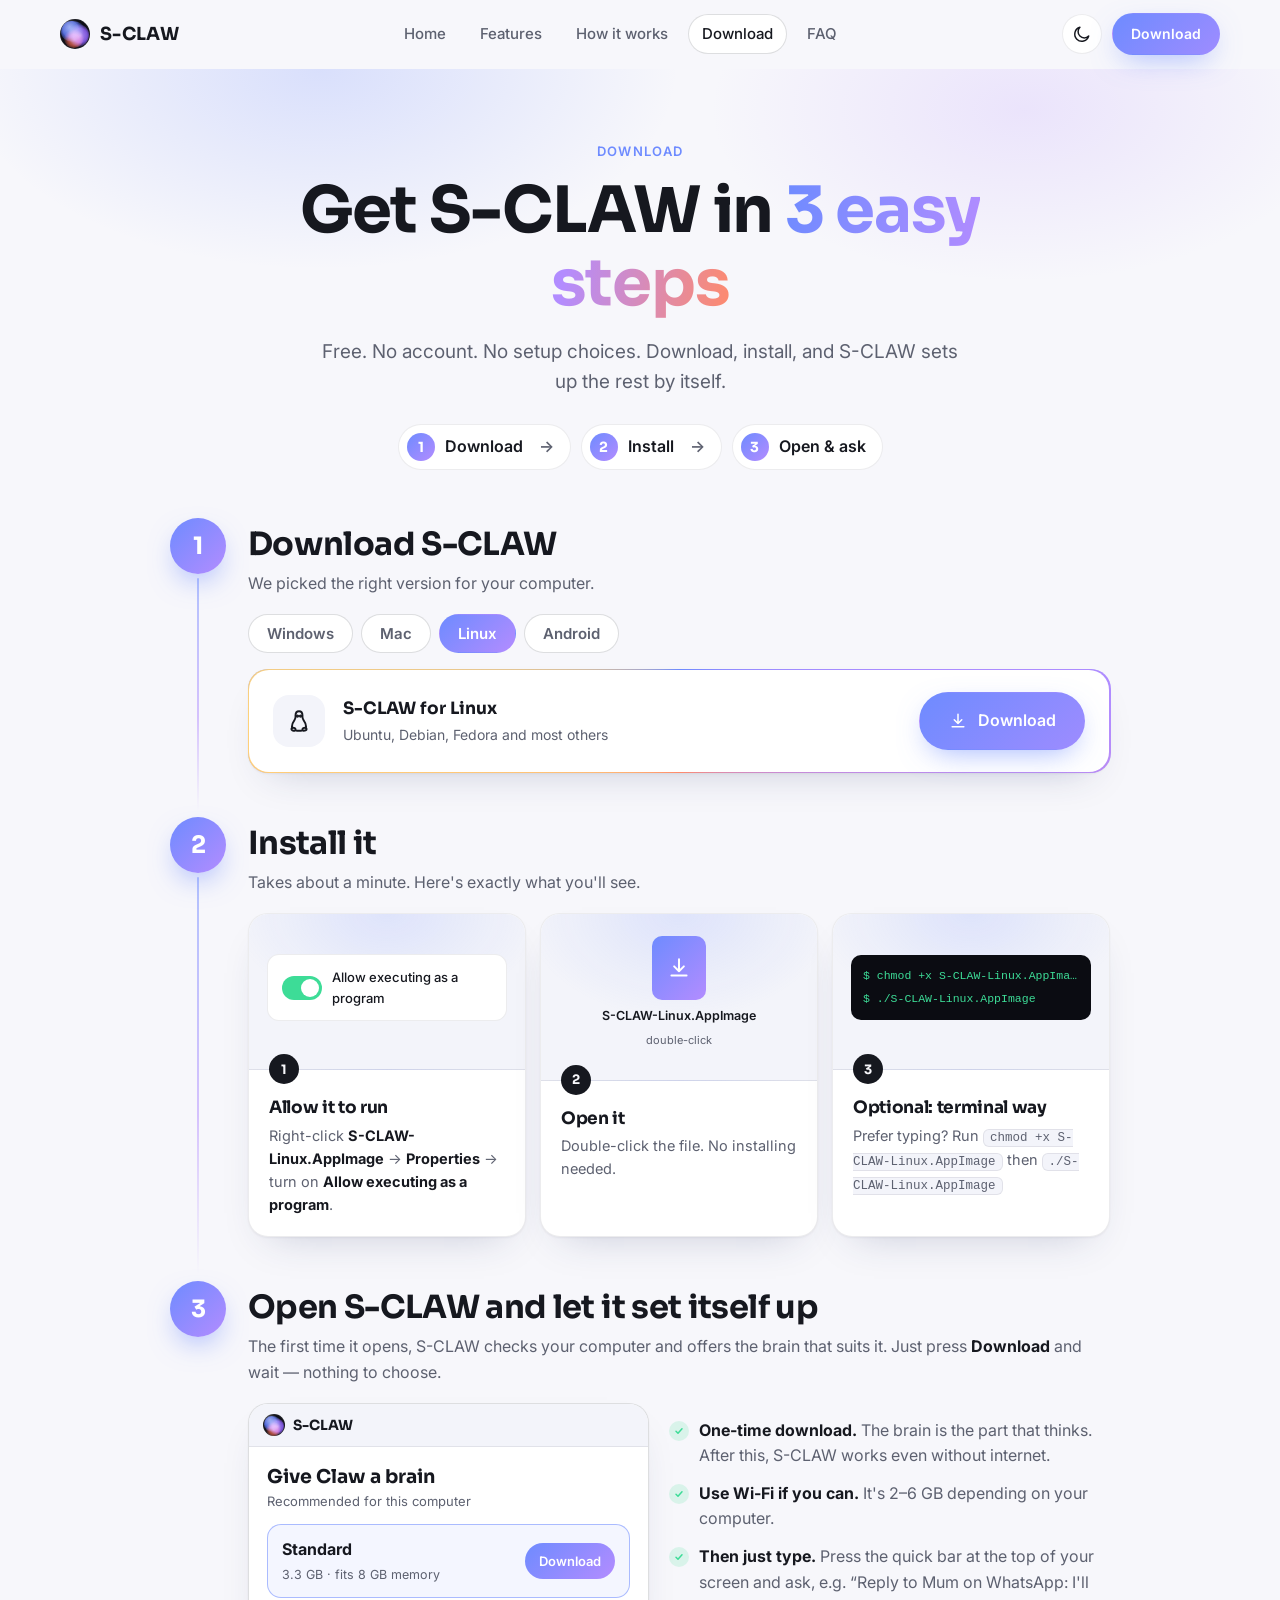
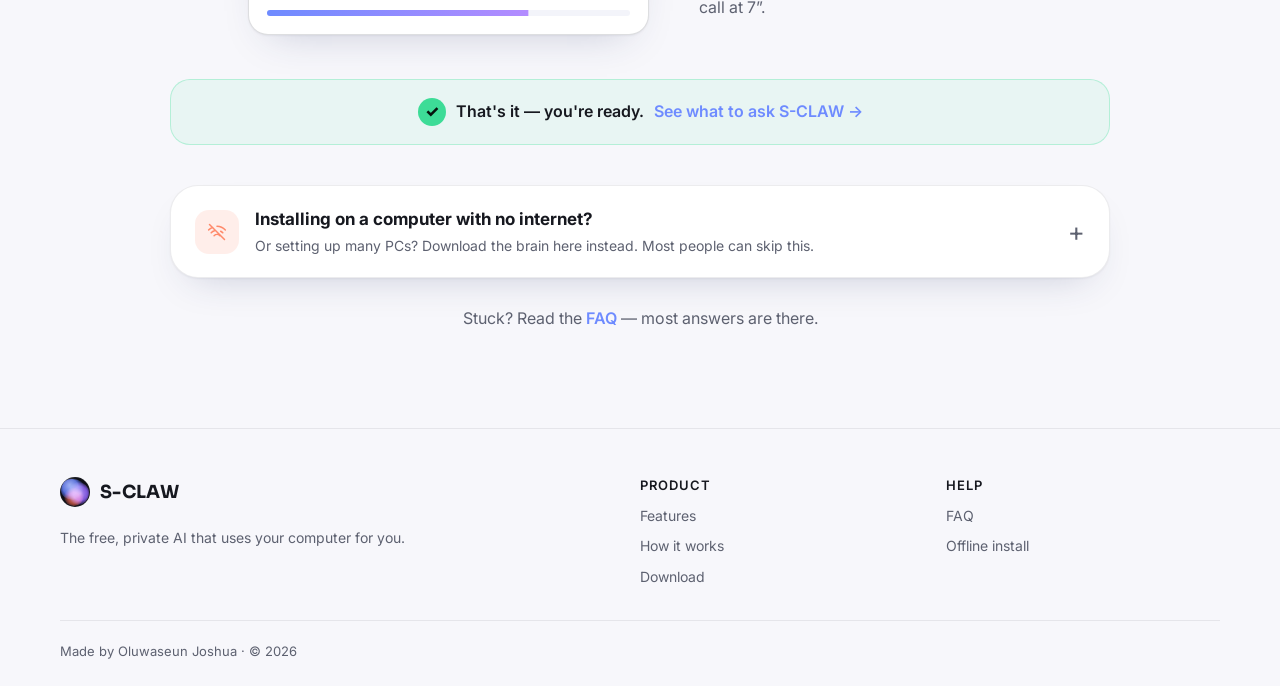
==== commit 79237bdd: "Download page: fresh files for every browser, tidier phone layout - Version tags on styles and scrip" ====
--- a/download.html
+++ b/download.html
@@ -14,7 +14,7 @@
   <link rel="preconnect" href="https://fonts.googleapis.com" />
   <link rel="preconnect" href="https://fonts.gstatic.com" crossorigin />
   <link href="https://fonts.googleapis.com/css2?family=Sora:wght@500;600;700&family=Inter:wght@400;500;600&display=swap" rel="stylesheet" />
-  <link rel="stylesheet" href="/styles.css" />
+  <link rel="stylesheet" href="/styles.css?v=202611020750" />
   <script>
     try { var t = localStorage.getItem("sclaw-theme"); if (t) document.documentElement.dataset.theme = t;
       else if (matchMedia("(prefers-color-scheme: light)").matches) document.documentElement.dataset.theme = "light"; } catch (e) {}
@@ -84,7 +84,7 @@
               <button type="button" role="radio" data-os="windows">Windows</button>
               <button type="button" role="radio" data-os="mac">Mac</button>
               <button type="button" role="radio" data-os="linux">Linux</button>
-              <button type="button" role="radio" data-os="android">Android phone</button>
+              <button type="button" role="radio" data-os="android">Android</button>
             </div>
             <div id="dlBox" class="dl-box" aria-live="polite"><!-- filled by app.js --></div>
           </div>
@@ -179,7 +179,7 @@
     </div>
   </footer>
 
-  <script src="/downloads.js"></script>
-  <script src="/app.js"></script>
+  <script src="/downloads.js?v=202611020750"></script>
+  <script src="/app.js?v=202611020750"></script>
 </body>
 </html>
--- a/styles.css
+++ b/styles.css
@@ -609,3 +609,24 @@
 .start h3 { font-size: 20px; margin: 16px 0 6px; }
 .start p { color: var(--muted); }
 @media (max-width: 860px) { .start { grid-template-columns: 1fr; } .start li:not(:last-child)::after { right: 50%; top: auto; bottom: -14px; translate: 50% 0; rotate: 90deg; } }
+
+/* ---------- download page polish (same design, calmer and tidier) ---------- */
+/* highlights: a steady ring instead of a pulsing one */
+.hl { animation: none; box-shadow: 0 0 0 2.5px rgba(255,210,122,.95); }
+/* progress bars: steady, not looping */
+.inst-bar i, .mock-progress i { animation: none; transform: scaleX(.72); }
+/* picture area: more room, number badge no longer touches the picture */
+.ic-vis { height: auto; min-height: 156px; padding: 22px 18px 30px; }
+.ic-txt { padding-top: 22px; }
+.vis-ss { max-width: 250px; }
+/* the 3 mini steps and the computer picker stay on one tidy line */
+@media (max-width: 860px) {
+  .mini-steps { flex-wrap: nowrap; gap: 6px; }
+  .mini-steps li { padding: 6px 12px 6px 6px; font-size: 14px; gap: 7px; }
+  .mini-steps li span { width: 24px; height: 24px; font-size: 12px; }
+  .mini-steps li:not(:last-child)::after { display: none; }
+  .os-pick { display: grid; grid-template-columns: repeat(4, 1fr); gap: 6px; }
+  .os-pick button { padding: 10px 4px; font-size: 14px; }
+  .dl-box .dl-card { padding: 18px; }
+}
+@media (max-width: 360px) { .mini-steps li { font-size: 12.5px; } }
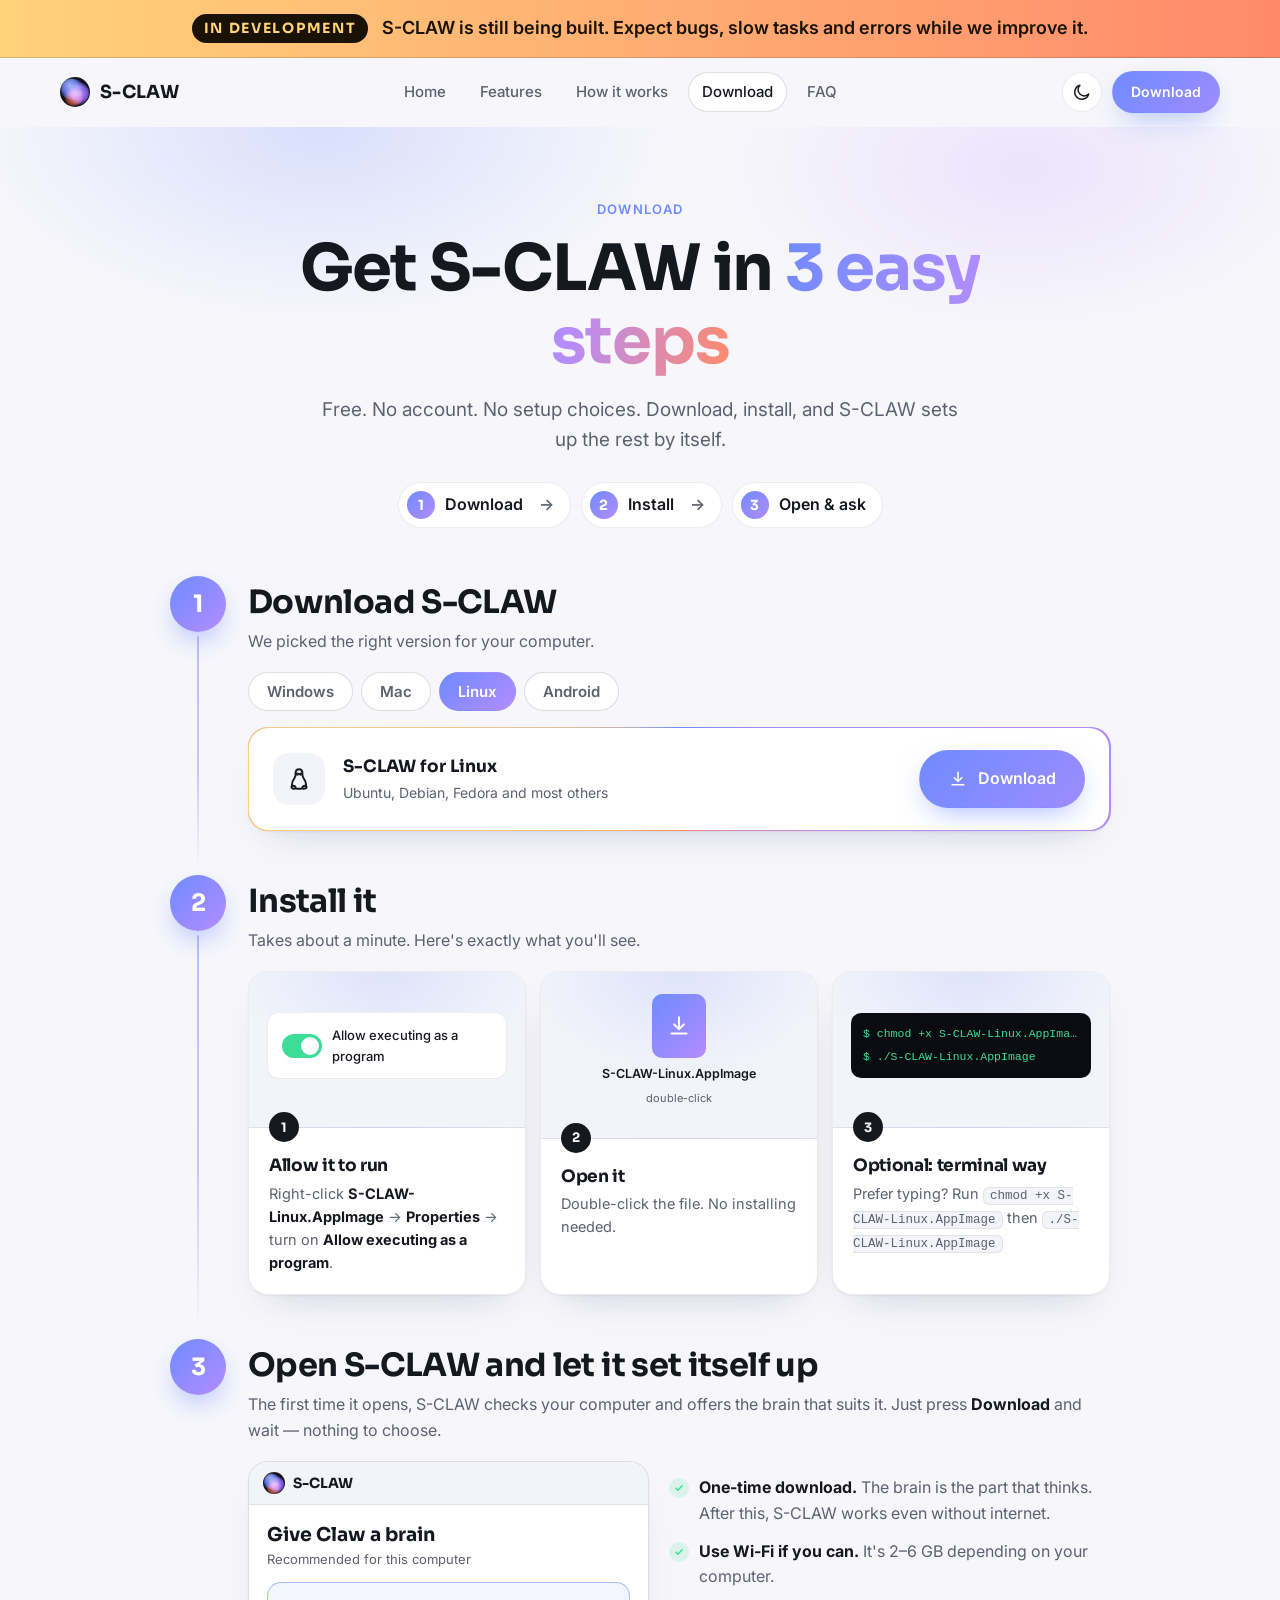
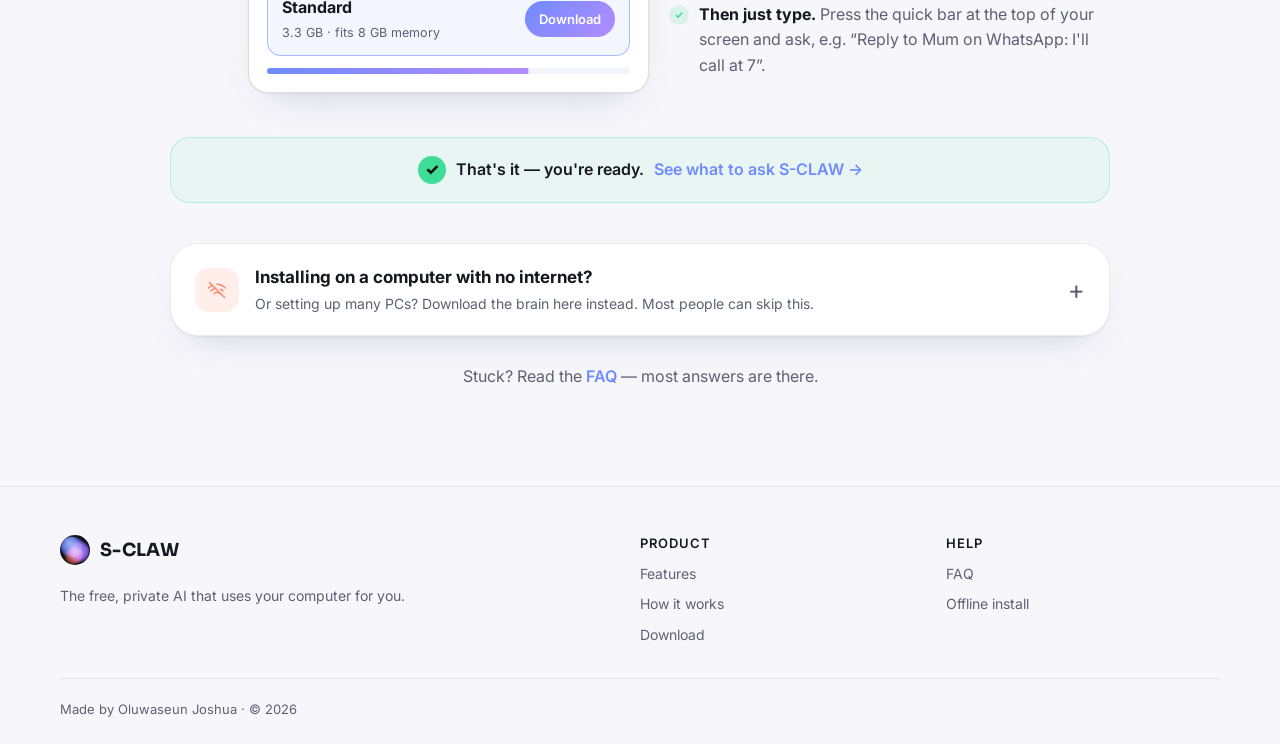
==== commit 83601228: "Add "In development" banner to every page A full-width banner above the nav on all five pages tells " ====
--- a/download.html
+++ b/download.html
@@ -14,7 +14,7 @@
   <link rel="preconnect" href="https://fonts.googleapis.com" />
   <link rel="preconnect" href="https://fonts.gstatic.com" crossorigin />
   <link href="https://fonts.googleapis.com/css2?family=Sora:wght@500;600;700&family=Inter:wght@400;500;600&display=swap" rel="stylesheet" />
-  <link rel="stylesheet" href="/styles.css?v=202611020750" />
+  <link rel="stylesheet" href="/styles.css?v=202611051001" />
   <script>
     try { var t = localStorage.getItem("sclaw-theme"); if (t) document.documentElement.dataset.theme = t;
       else if (matchMedia("(prefers-color-scheme: light)").matches) document.documentElement.dataset.theme = "light"; } catch (e) {}
@@ -22,6 +22,13 @@
 </head>
 <body>
   <a class="skip" href="#main">Skip to content</a>
+
+  <div class="beta-banner" role="status">
+    <div class="beta-banner-inner">
+      <span class="beta-badge">In development</span>
+      <p>S-CLAW is still being built. Expect bugs, slow tasks and errors while we improve it.</p>
+    </div>
+  </div>
 
   <header class="nav" id="nav">
     <div class="wrap nav-inner">
@@ -179,7 +186,7 @@
     </div>
   </footer>
 
-  <script src="/downloads.js?v=202611020750"></script>
-  <script src="/app.js?v=202611020750"></script>
+  <script src="/downloads.js?v=202611051001"></script>
+  <script src="/app.js?v=202611051001"></script>
 </body>
 </html>
--- a/styles.css
+++ b/styles.css
@@ -92,6 +92,12 @@
 .icon-btn { width: 40px; height: 40px; border-radius: 50%; display: grid; place-items: center; background: var(--surface); border: 1px solid var(--line); color: var(--text); cursor: pointer; transition: background .2s; }
 .icon-btn:hover { background: var(--surface-2); }
 [data-theme="dark"] .i-moon, [data-theme="light"] .i-sun { display: none; }
+
+/* ---------- in-development banner ---------- */
+.beta-banner { position: relative; z-index: 60; background: linear-gradient(90deg, var(--gold), var(--peach)); color: #1a1205; text-align: center; border-bottom: 1px solid rgba(0, 0, 0, .15); }
+.beta-banner-inner { display: flex; align-items: center; justify-content: center; flex-wrap: wrap; gap: 8px 14px; padding: 14px 16px; font-size: clamp(15px, 2.2vw, 18px); line-height: 1.35; font-weight: 600; }
+.beta-badge { font-family: var(--display); font-weight: 700; font-size: .78em; letter-spacing: .12em; text-transform: uppercase; background: #1a1205; color: var(--gold); padding: 5px 12px; border-radius: 999px; white-space: nowrap; }
+.beta-banner p { margin: 0; }
 
 /* ---------- nav ---------- */
 .nav { position: sticky; top: 0; z-index: 50; transition: background .3s, border-color .3s; border-bottom: 1px solid transparent; }
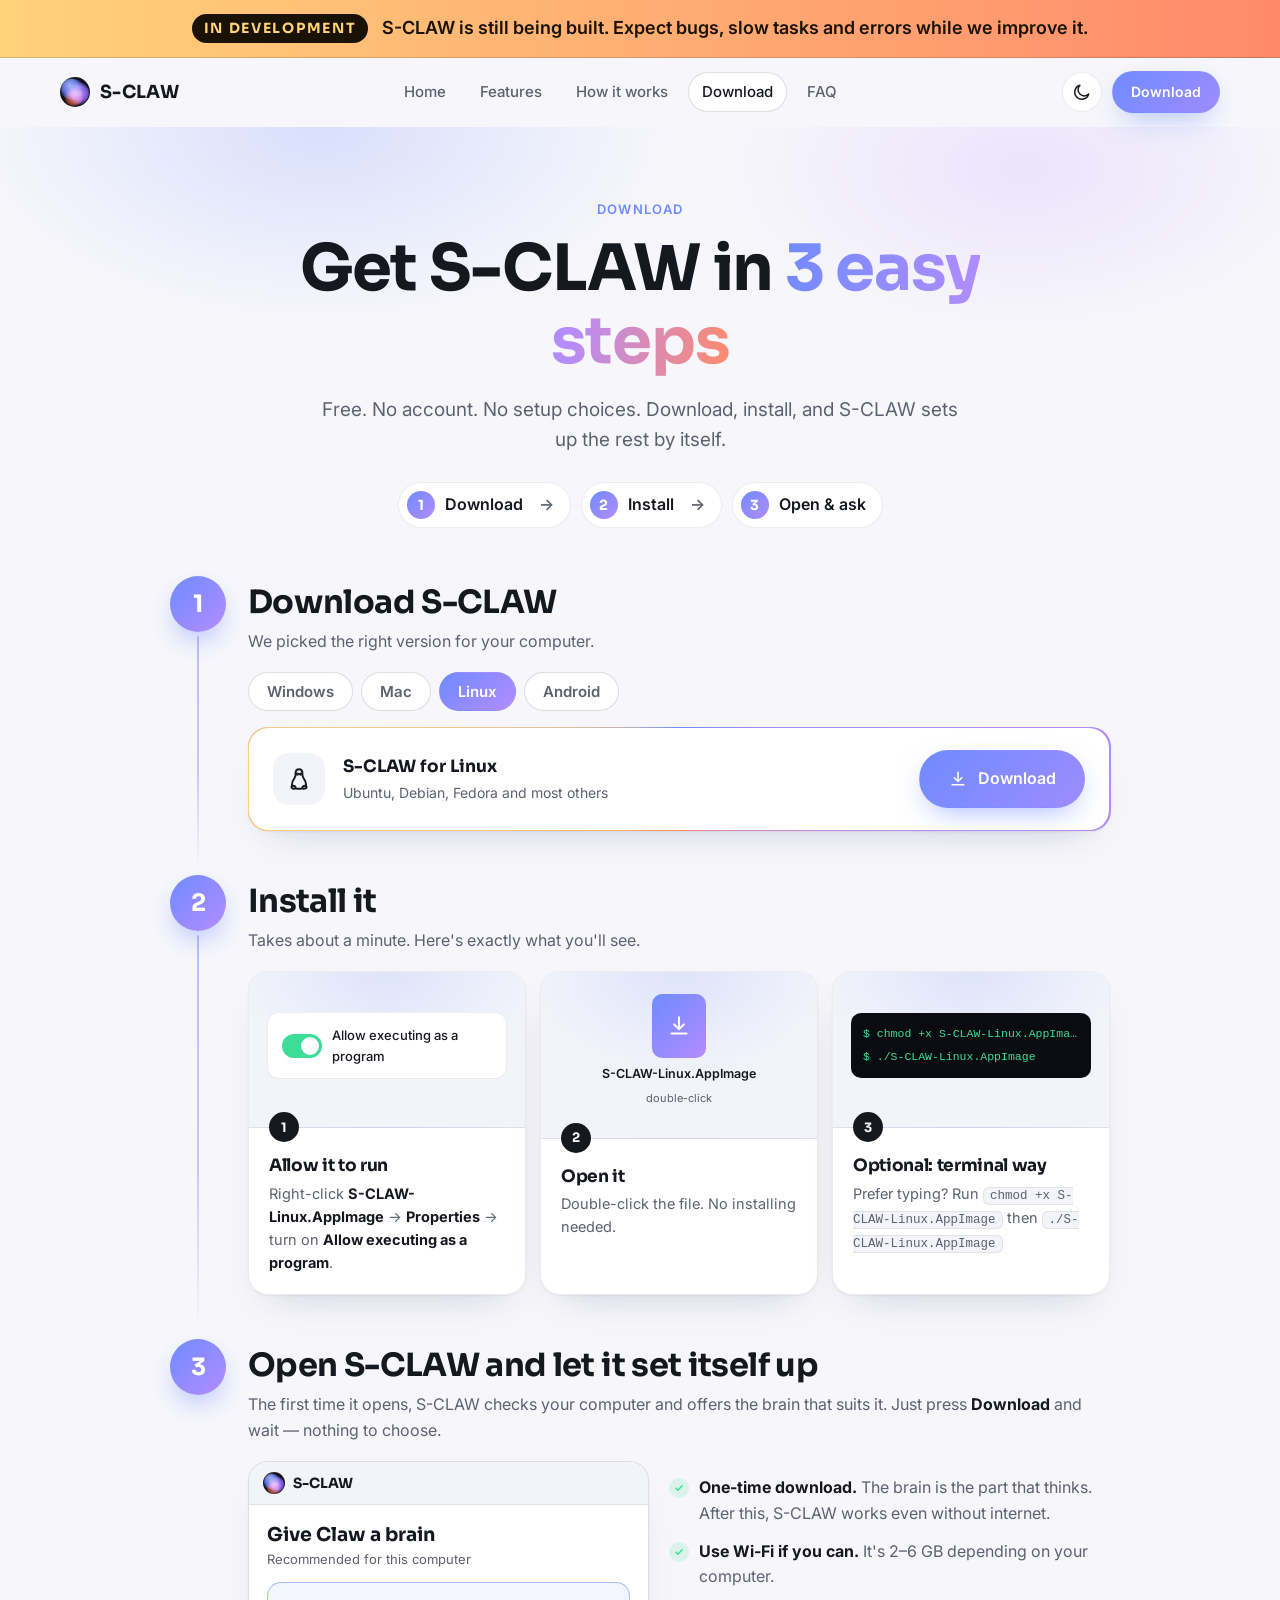
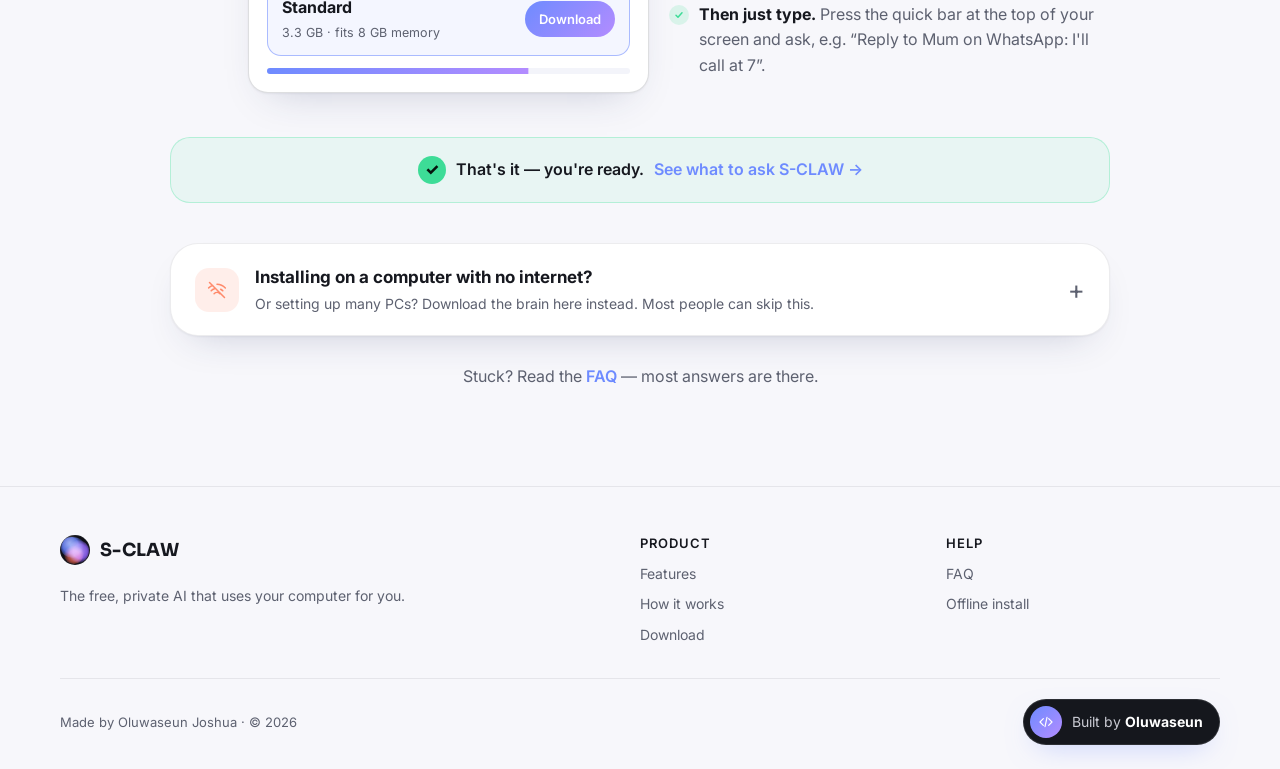
==== commit 1a955bd4: "Add "Built by Oluwaseun" badge linking to the portfolio A pill in every page footer (code icon + "Bu" ====
--- a/download.html
+++ b/download.html
@@ -14,7 +14,7 @@
   <link rel="preconnect" href="https://fonts.googleapis.com" />
   <link rel="preconnect" href="https://fonts.gstatic.com" crossorigin />
   <link href="https://fonts.googleapis.com/css2?family=Sora:wght@500;600;700&family=Inter:wght@400;500;600&display=swap" rel="stylesheet" />
-  <link rel="stylesheet" href="/styles.css?v=202611051001" />
+  <link rel="stylesheet" href="/styles.css?v=202611051101" />
   <script>
     try { var t = localStorage.getItem("sclaw-theme"); if (t) document.documentElement.dataset.theme = t;
       else if (matchMedia("(prefers-color-scheme: light)").matches) document.documentElement.dataset.theme = "light"; } catch (e) {}
@@ -183,10 +183,16 @@
     </div>
     <div class="wrap foot-bottom">
       <p>Made by Oluwaseun Joshua · © <span id="year">2026</span></p>
+      <a class="made-by" href="https://oluwaseun-joshua-site.vercel.app/" target="_blank" rel="noopener" aria-label="Built by Oluwaseun, open his portfolio">
+        <span class="made-by-icon" aria-hidden="true">
+          <svg viewBox="0 0 24 24" fill="none" stroke="currentColor" stroke-width="2.2" stroke-linecap="round" stroke-linejoin="round"><path d="M8 7l-5 5 5 5M16 7l5 5-5 5M13.5 5l-3 14"/></svg>
+        </span>
+        <span class="made-by-text">Built by <strong>Oluwaseun</strong></span>
+      </a>
     </div>
   </footer>
 
-  <script src="/downloads.js?v=202611051001"></script>
-  <script src="/app.js?v=202611051001"></script>
+  <script src="/downloads.js?v=202611051101"></script>
+  <script src="/app.js?v=202611051101"></script>
 </body>
 </html>
--- a/styles.css
+++ b/styles.css
@@ -636,3 +636,12 @@
   .dl-box .dl-card { padding: 18px; }
 }
 @media (max-width: 360px) { .mini-steps li { font-size: 12.5px; } }
+
+/* ---------- "Built by" badge (links to the maker's portfolio) ---------- */
+.foot-bottom { display: flex; align-items: center; justify-content: space-between; flex-wrap: wrap; gap: 14px 20px; }
+.made-by { display: inline-flex; align-items: center; gap: 10px; padding: 6px 16px 6px 6px; border-radius: 999px; background: #15171d; color: #c9cad2; font-size: 14px; border: 1px solid rgba(255, 255, 255, .1); box-shadow: 0 10px 30px -14px rgba(110, 139, 255, .55); transition: transform .2s var(--ease), box-shadow .2s var(--ease), border-color .2s var(--ease); }
+.made-by:hover { transform: translateY(-2px); border-color: rgba(179, 140, 255, .55); box-shadow: 0 16px 36px -14px rgba(110, 139, 255, .8); }
+.made-by:focus-visible { outline: 2px solid var(--violet); outline-offset: 3px; }
+.made-by-icon { display: grid; place-items: center; width: 32px; height: 32px; border-radius: 50%; background: linear-gradient(135deg, var(--blue), var(--violet)); color: #fff; flex: none; }
+.made-by-icon svg { width: 16px; height: 16px; }
+.made-by-text strong { color: #fff; font-weight: 700; }
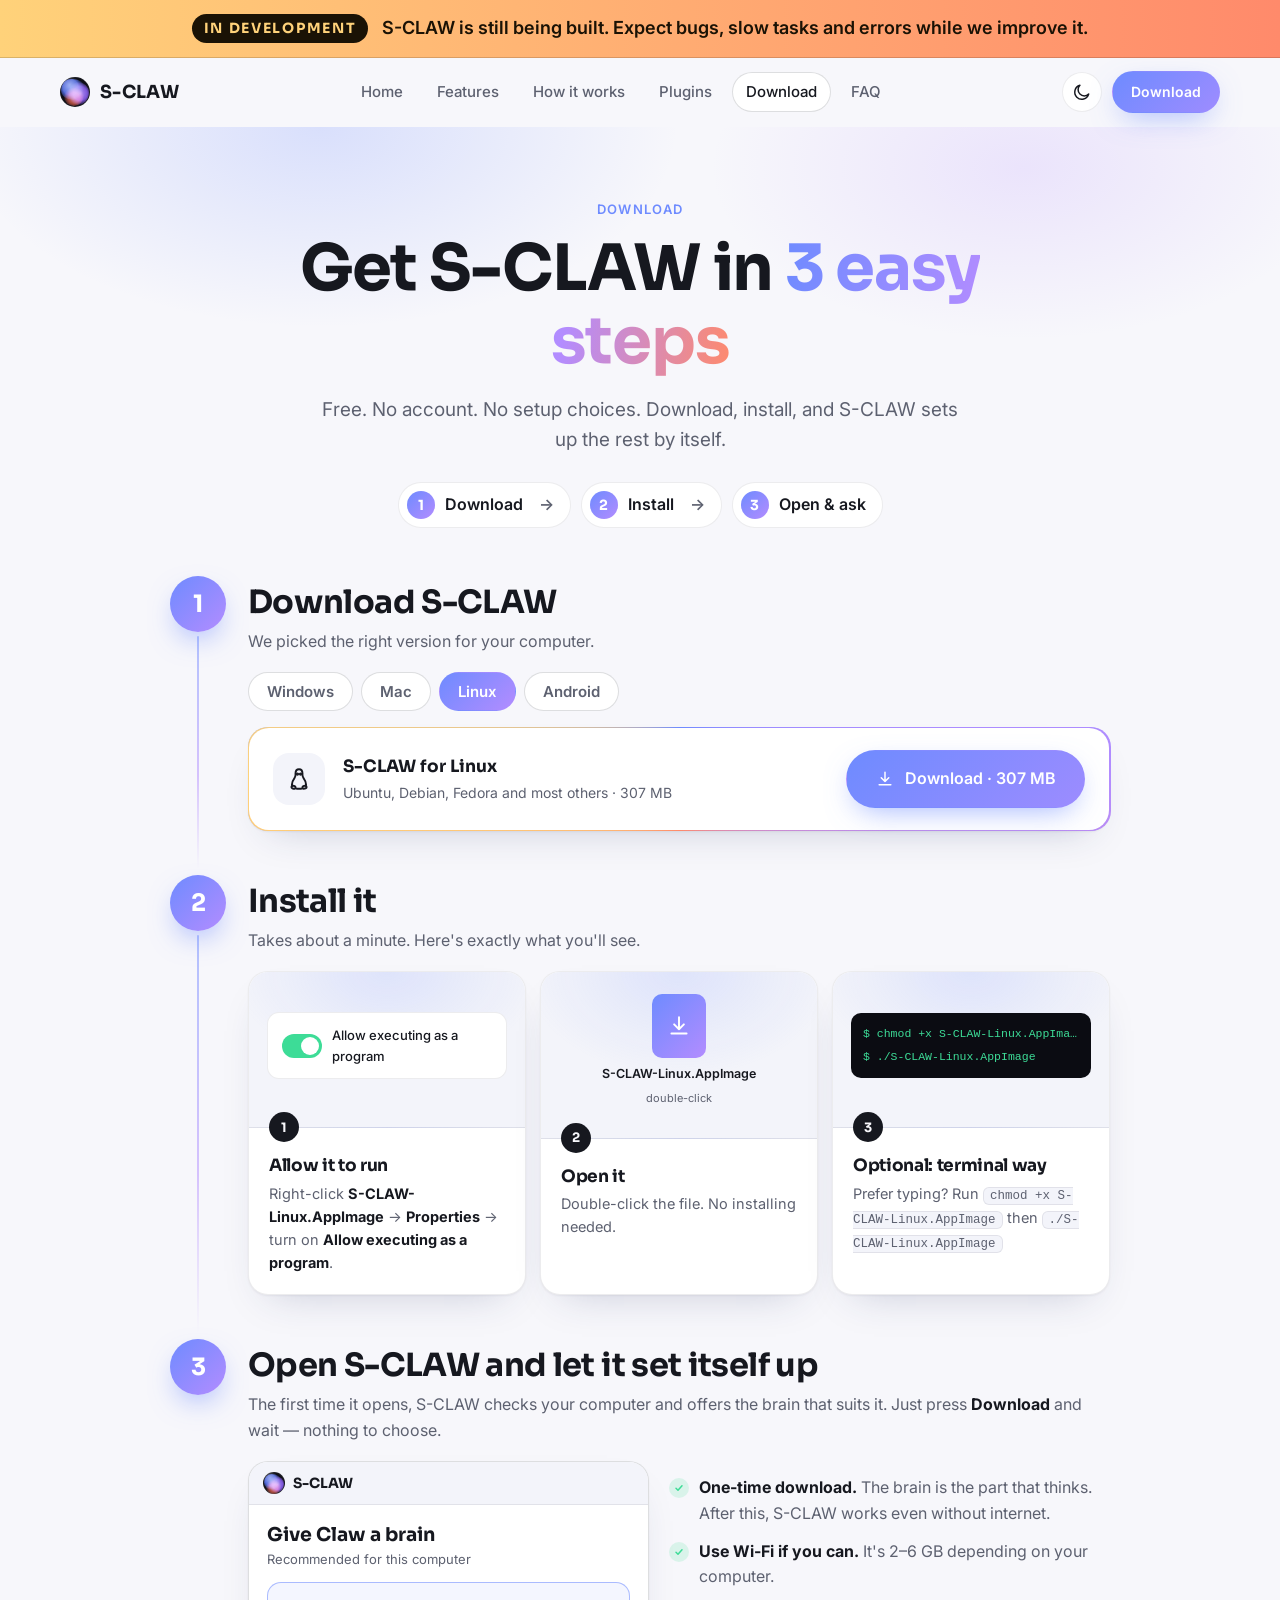
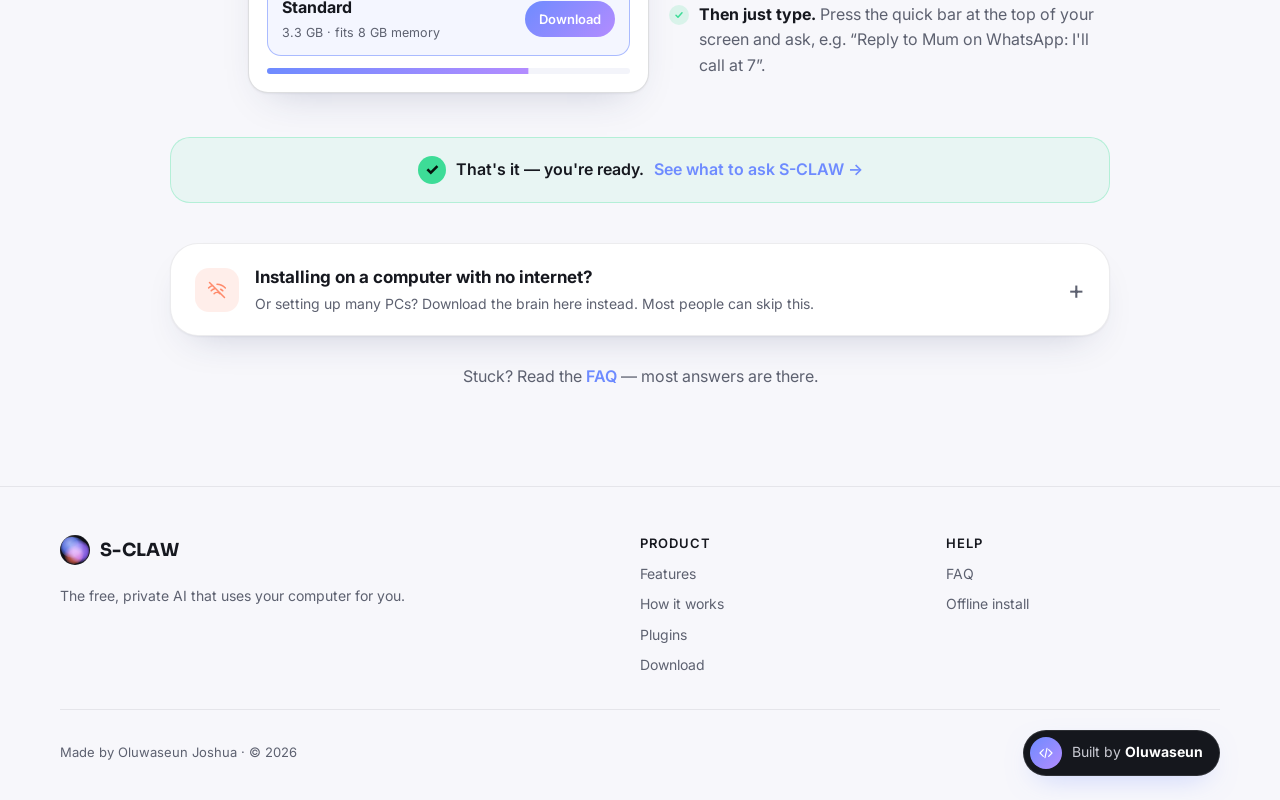
==== commit e9cc5435: "A plugin directory, with two plugins that actually install The app can now install a plugin from a ." ====
--- a/download.html
+++ b/download.html
@@ -40,6 +40,7 @@
         <a href="/">Home</a>
         <a href="/features">Features</a>
         <a href="/how-it-works">How it works</a>
+        <a href="/plugins">Plugins</a>
         <a href="/download" aria-current="page">Download</a>
         <a href="/faq">FAQ</a>
       </nav>
@@ -58,6 +59,7 @@
         <a href="/">Home</a>
         <a href="/features">Features</a>
         <a href="/how-it-works">How it works</a>
+        <a href="/plugins">Plugins</a>
         <a href="/download" aria-current="page">Download</a>
         <a href="/faq">FAQ</a>
     </nav>
@@ -173,6 +175,7 @@
         <h4>Product</h4>
         <a href="/features">Features</a>
         <a href="/how-it-works">How it works</a>
+        <a href="/plugins">Plugins</a>
         <a href="/download">Download</a>
       </nav>
       <nav aria-label="Help">
--- a/styles.css
+++ b/styles.css
@@ -645,3 +645,45 @@
 .made-by-icon { display: grid; place-items: center; width: 32px; height: 32px; border-radius: 50%; background: linear-gradient(135deg, var(--blue), var(--violet)); color: #fff; flex: none; }
 .made-by-icon svg { width: 16px; height: 16px; }
 .made-by-text strong { color: #fff; font-weight: 700; }
+
+/* ---------- Plugins ---------- */
+.plug-note { margin-bottom: 24px; border-left: 3px solid var(--violet); }
+.plug-note h3 { margin-top: 0; }
+.plug-note p + p { margin-top: 10px; }
+.plug-note code { font-size: 13px; padding: 1px 5px; border-radius: 5px; background: var(--surface-2); border: 1px solid var(--line); }
+
+.plug-grid { grid-template-columns: repeat(2, 1fr); align-items: start; }
+.plug { display: flex; flex-direction: column; gap: 12px; }
+.plug:hover { border-color: var(--line-2); }
+.plug-top { display: flex; align-items: baseline; justify-content: space-between; gap: 12px; }
+.plug-top h3 { margin: 0; font-size: 19px; }
+.plug-tag { font-size: 12px; font-weight: 600; letter-spacing: .04em; text-transform: uppercase; color: var(--blue); background: color-mix(in srgb, var(--blue) 12%, transparent); border-radius: 999px; padding: 4px 11px; white-space: nowrap; }
+.plug > p { margin: 0; }
+
+/* The plugin author's own example phrasings: this is the "what do I type?"
+   answer, so it is given its own block rather than buried in the summary. */
+.plug-say { font-size: 12px; font-weight: 600; letter-spacing: .08em; text-transform: uppercase; color: var(--muted); margin: 2px 0 0 !important; }
+.plug-prompts { list-style: none; margin: 0; padding: 0 0 0 14px; display: grid; gap: 5px; border-left: 2px solid var(--line-2); }
+.plug-prompts li { font-size: 14px; color: var(--text); line-height: 1.5; }
+
+.plug-meta { display: grid; grid-template-columns: auto 1fr; gap: 4px 14px; margin: 0; font-size: 13.5px; }
+.plug-meta dt { color: var(--muted); }
+.plug-meta dd { margin: 0; color: var(--text); }
+.plug .btn { margin-top: auto; align-self: flex-start; }
+
+.plug-steps { margin: 18px 0 0; padding-left: 20px; display: grid; gap: 10px; color: var(--muted); font-size: 15.5px; line-height: 1.6; }
+.plug-steps b { color: var(--text); }
+.plug-steps code, .plug-small code, .plug-how code { font-size: 13px; padding: 1px 5px; border-radius: 5px; background: var(--surface-2); border: 1px solid var(--line); }
+.plug-small { margin-top: 16px; color: var(--muted); font-size: 14px; line-height: 1.6; }
+.plug-how { grid-template-columns: repeat(2, 1fr); margin-top: 20px; }
+.plug-how .card h3 { margin-top: 0; }
+.plug-cta { display: flex; flex-wrap: wrap; gap: 12px; margin-top: 24px; }
+
+@media (max-width: 860px) {
+  .plug-grid, .plug-how { grid-template-columns: 1fr; }
+}
+@media (max-width: 420px) {
+  .plug-top { flex-direction: column; gap: 6px; }
+  .plug-meta { grid-template-columns: 1fr; gap: 2px; }
+  .plug-meta dt { margin-top: 6px; }
+}
